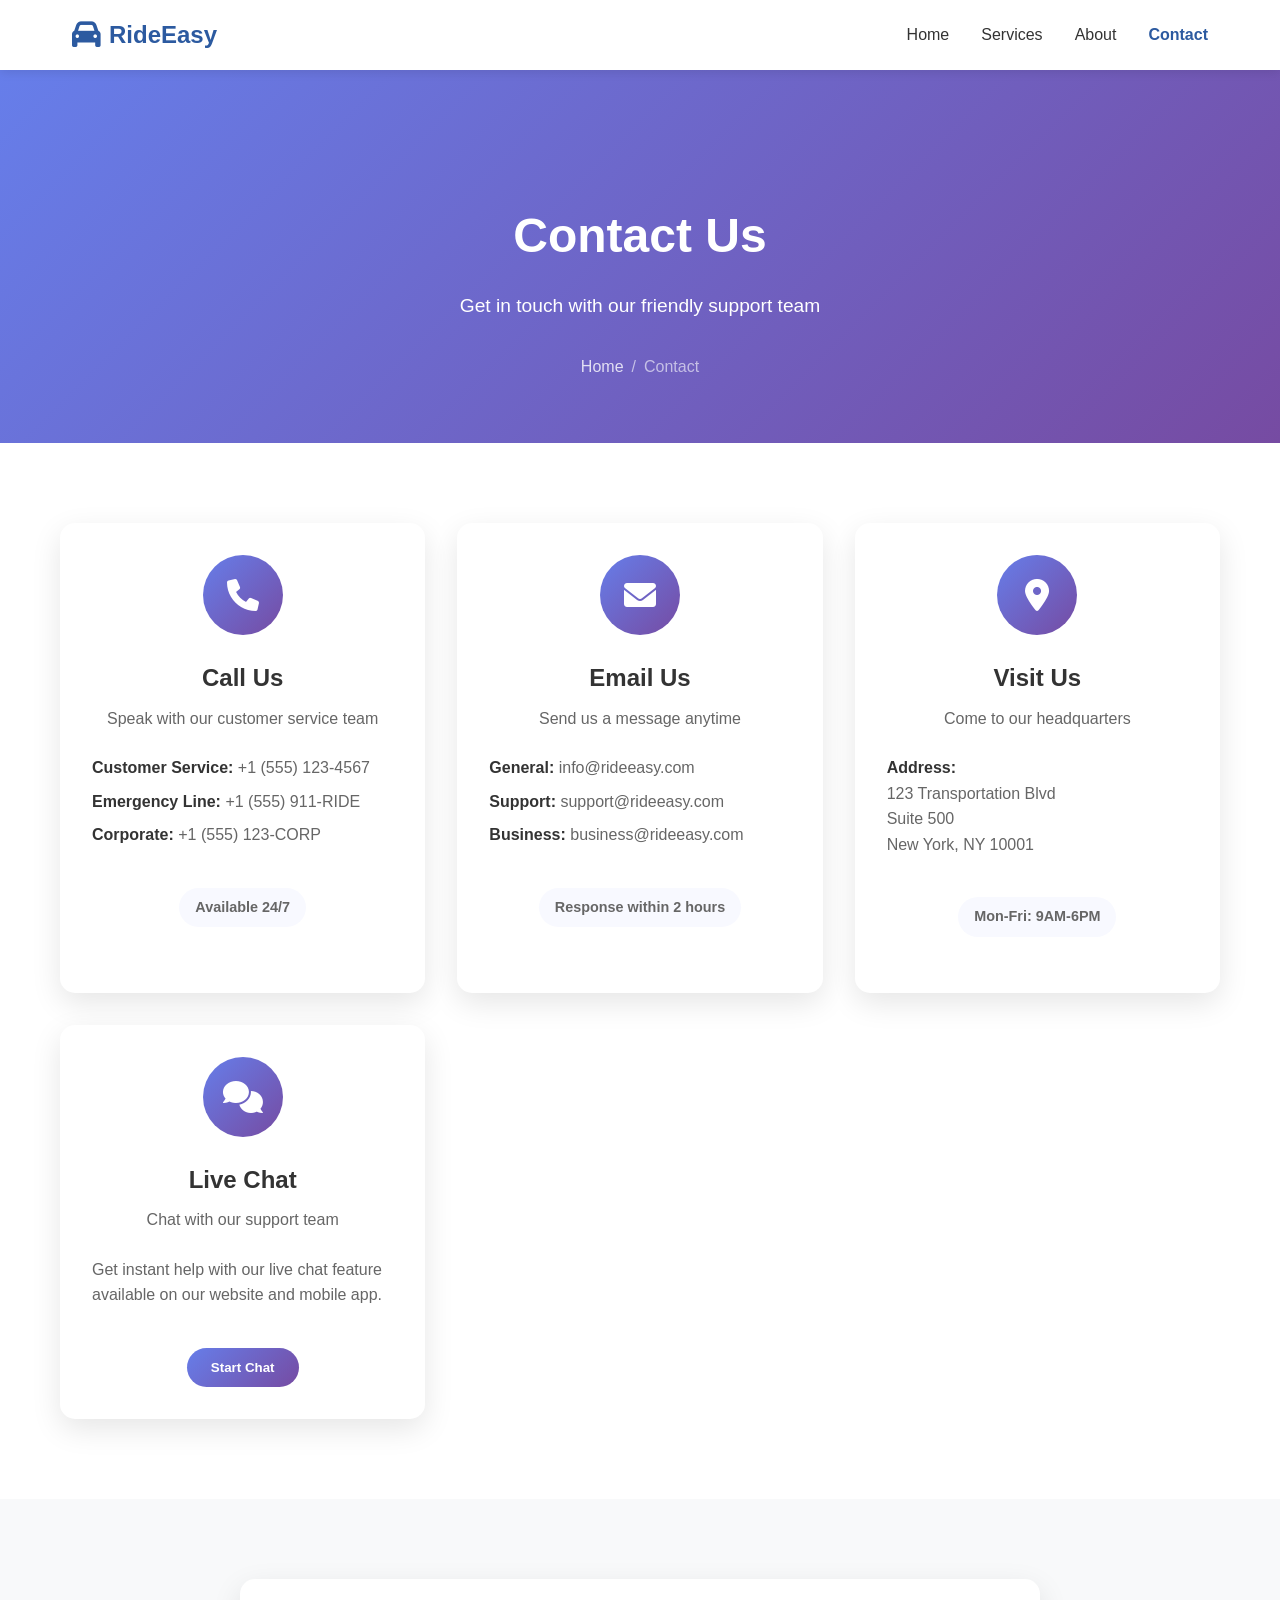
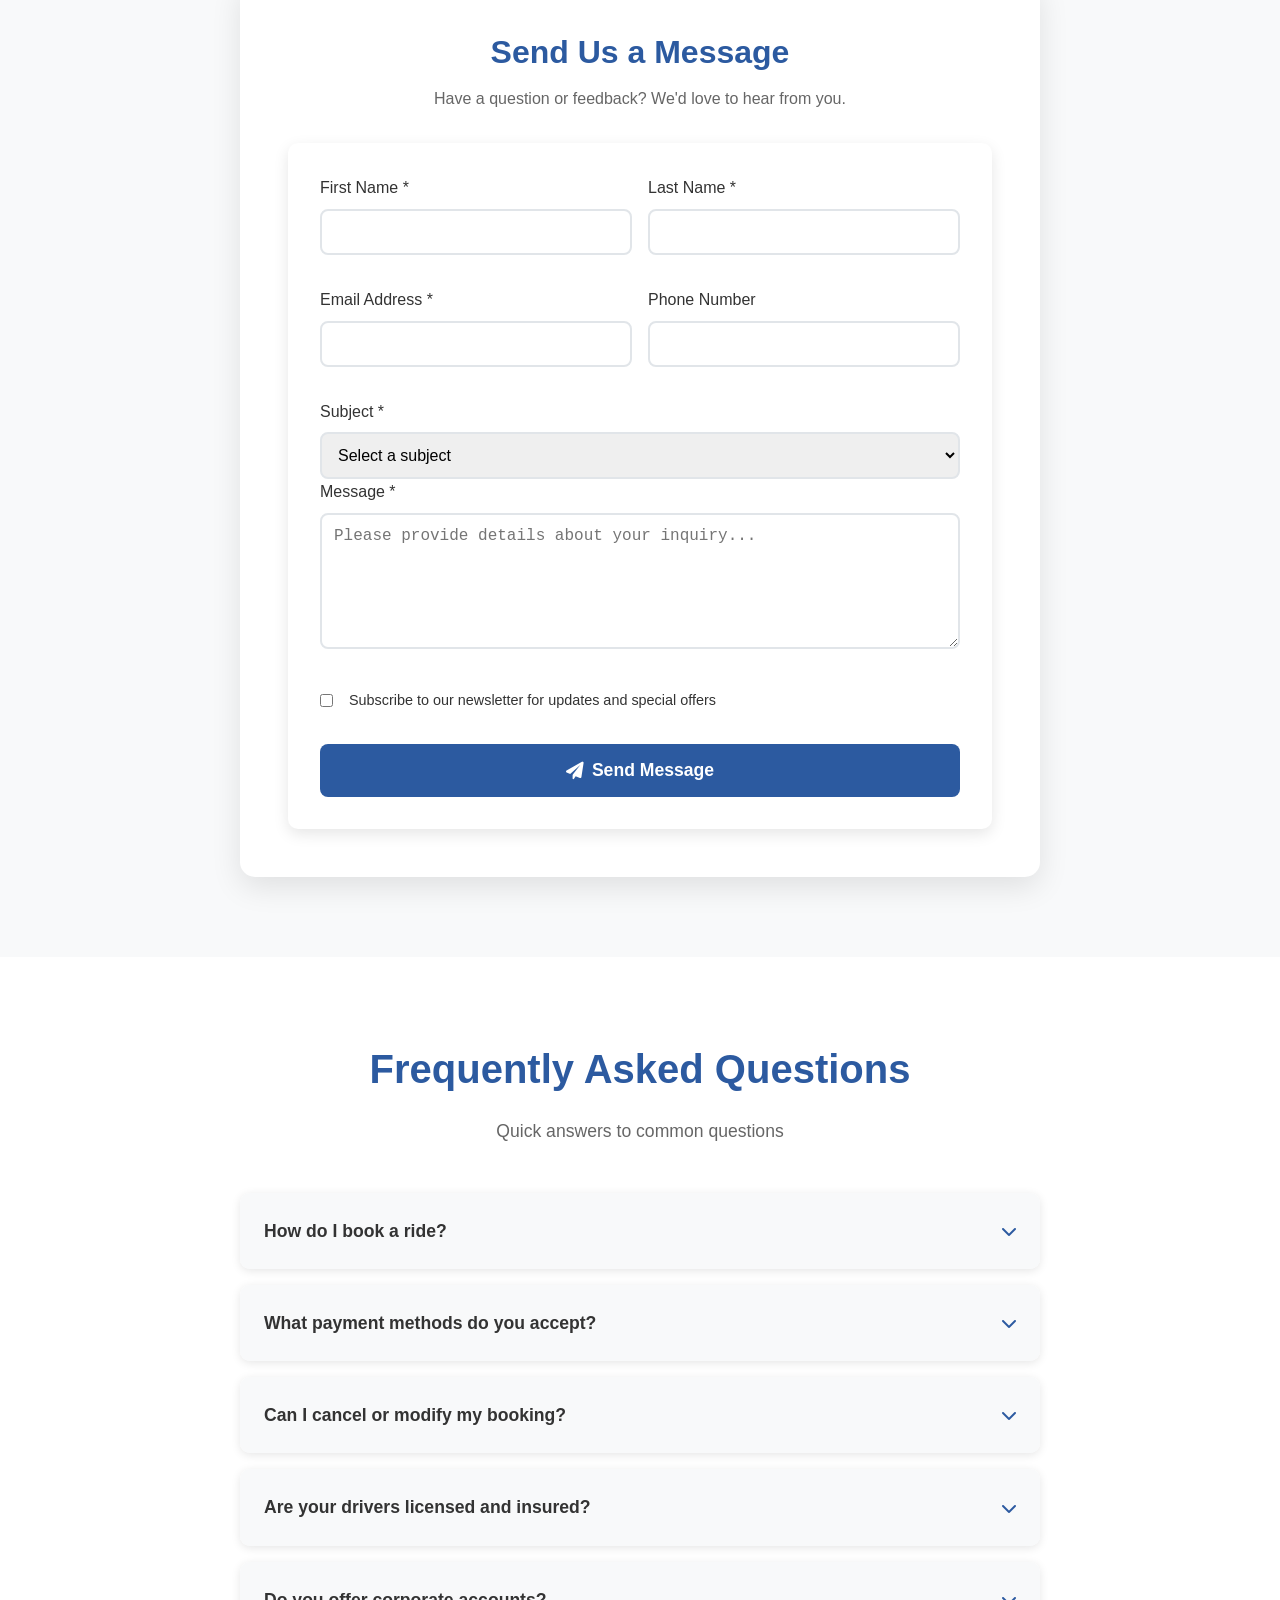
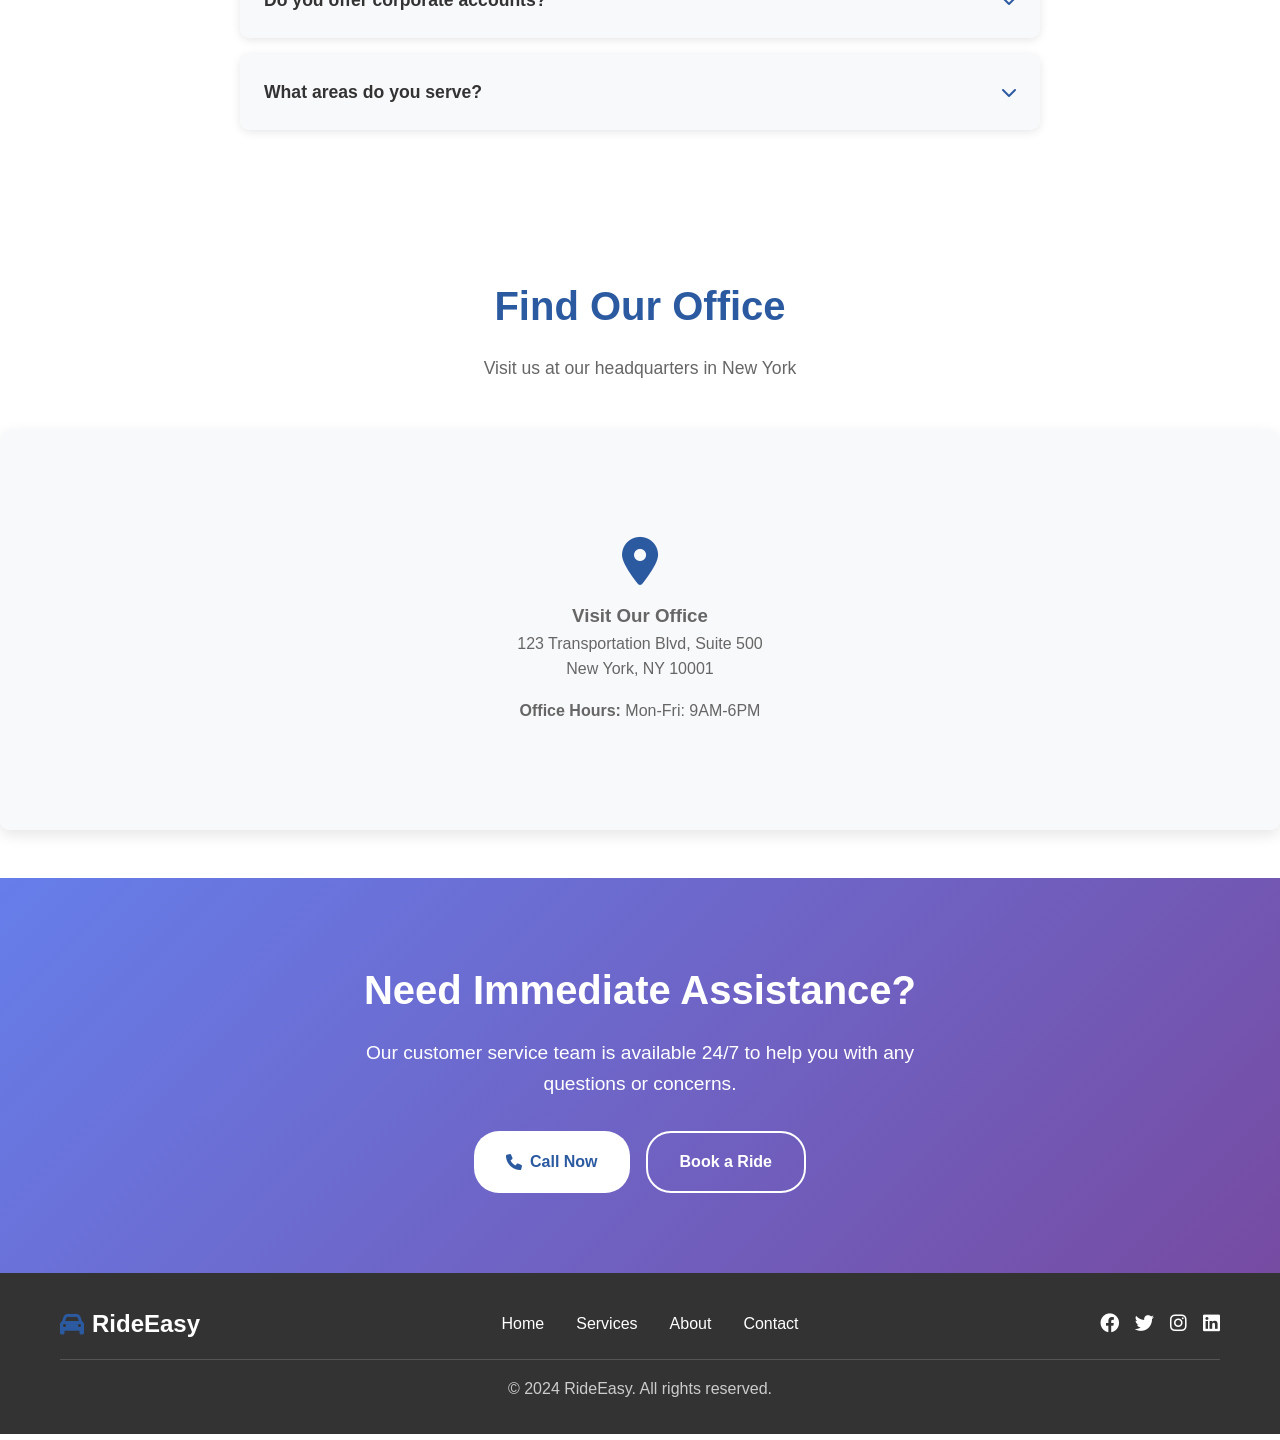
==== contact.html @ f39065f3 "Add files via upload" ====
<!DOCTYPE html>
<html lang="en">
<head>
    <meta charset="UTF-8">
    <meta name="viewport" content="width=device-width, initial-scale=1.0">
    <title>Contact Us - RideEasy</title>
    <link rel="stylesheet" href="styles.css">
    <link href="https://cdnjs.cloudflare.com/ajax/libs/font-awesome/6.0.0/css/all.min.css" rel="stylesheet">
</head>
<body>
    <!-- Header -->
    <header class="header">
        <nav class="navbar">
            <div class="nav-brand">
                <i class="fas fa-car"></i>
                <span>RideEasy</span>
            </div>
            <div class="nav-menu">
                <a href="index.html">Home</a>
                <a href="services.html">Services</a>
                <a href="about.html">About</a>
                <a href="contact.html" class="active">Contact</a>
            </div>
            <div class="nav-toggle">
                <span></span>
                <span></span>
                <span></span>
            </div>
        </nav>
    </header>

    <!-- Page Header -->
    <section class="page-header">
        <div class="container">
            <h1>Contact Us</h1>
            <p>Get in touch with our friendly support team</p>
            <nav class="breadcrumb">
                <a href="index.html">Home</a>
                <span>/</span>
                <span>Contact</span>
            </nav>
        </div>
    </section>

    <!-- Contact Info -->
    <section class="contact-info-section">
        <div class="container">
            <div class="contact-info-grid">
                <div class="contact-card">
                    <div class="contact-icon">
                        <i class="fas fa-phone"></i>
                    </div>
                    <h3>Call Us</h3>
                    <p>Speak with our customer service team</p>
                    <div class="contact-details">
                        <p><strong>Customer Service:</strong> +1 (555) 123-4567</p>
                        <p><strong>Emergency Line:</strong> +1 (555) 911-RIDE</p>
                        <p><strong>Corporate:</strong> +1 (555) 123-CORP</p>
                    </div>
                    <p class="availability">Available 24/7</p>
                </div>

                <div class="contact-card">
                    <div class="contact-icon">
                        <i class="fas fa-envelope"></i>
                    </div>
                    <h3>Email Us</h3>
                    <p>Send us a message anytime</p>
                    <div class="contact-details">
                        <p><strong>General:</strong> info@rideeasy.com</p>
                        <p><strong>Support:</strong> support@rideeasy.com</p>
                        <p><strong>Business:</strong> business@rideeasy.com</p>
                    </div>
                    <p class="availability">Response within 2 hours</p>
                </div>

                <div class="contact-card">
                    <div class="contact-icon">
                        <i class="fas fa-map-marker-alt"></i>
                    </div>
                    <h3>Visit Us</h3>
                    <p>Come to our headquarters</p>
                    <div class="contact-details">
                        <p><strong>Address:</strong><br>
                        123 Transportation Blvd<br>
                        Suite 500<br>
                        New York, NY 10001</p>
                    </div>
                    <p class="availability">Mon-Fri: 9AM-6PM</p>
                </div>

                <div class="contact-card">
                    <div class="contact-icon">
                        <i class="fas fa-comments"></i>
                    </div>
                    <h3>Live Chat</h3>
                    <p>Chat with our support team</p>
                    <div class="contact-details">
                        <p>Get instant help with our live chat feature available on our website and mobile app.</p>
                    </div>
                    <button class="chat-btn">Start Chat</button>
                </div>
            </div>
        </div>
    </section>

    <!-- Contact Form -->
    <section class="contact-form-section">
        <div class="container">
            <div class="contact-form-container">
                <div class="form-header">
                    <h2>Send Us a Message</h2>
                    <p>Have a question or feedback? We'd love to hear from you.</p>
                </div>

                <form id="contactForm" class="contact-form">
                    <div class="form-row">
                        <div class="form-group">
                            <label for="firstName">First Name *</label>
                            <input type="text" id="firstName" name="firstName" required>
                        </div>
                        <div class="form-group">
                            <label for="lastName">Last Name *</label>
                            <input type="text" id="lastName" name="lastName" required>
                        </div>
                    </div>

                    <div class="form-row">
                        <div class="form-group">
                            <label for="email">Email Address *</label>
                            <input type="email" id="email" name="email" required>
                        </div>
                        <div class="form-group">
                            <label for="phone">Phone Number</label>
                            <input type="tel" id="phone" name="phone">
                        </div>
                    </div>

                    <div class="form-group">
                        <label for="subject">Subject *</label>
                        <select id="subject" name="subject" required>
                            <option value="">Select a subject</option>
                            <option value="general">General Inquiry</option>
                            <option value="booking">Booking Support</option>
                            <option value="complaint">Complaint</option>
                            <option value="compliment">Compliment</option>
                            <option value="partnership">Partnership</option>
                            <option value="driver">Driver Application</option>
                            <option value="other">Other</option>
                        </select>
                    </div>

                    <div class="form-group">
                        <label for="message">Message *</label>
                        <textarea id="message" name="message" rows="6" placeholder="Please provide details about your inquiry..." required></textarea>
                    </div>

                    <div class="form-group checkbox-group">
                        <label class="checkbox-label">
                            <input type="checkbox" id="newsletter" name="newsletter">
                            <span class="checkmark"></span>
                            Subscribe to our newsletter for updates and special offers
                        </label>
                    </div>

                    <button type="submit" class="submit-btn">
                        <i class="fas fa-paper-plane"></i>
                        Send Message
                    </button>
                </form>
            </div>
        </div>
    </section>

    <!-- FAQ Section -->
    <section class="faq-section">
        <div class="container">
            <div class="section-header">
                <h2>Frequently Asked Questions</h2>
                <p>Quick answers to common questions</p>
            </div>

            <div class="faq-container">
                <div class="faq-item">
                    <div class="faq-question">
                        <h3>How do I book a ride?</h3>
                        <i class="fas fa-chevron-down"></i>
                    </div>
                    <div class="faq-answer">
                        <p>You can book a ride through our website, mobile app, or by calling our customer service line. Simply enter your pickup and drop-off locations, select your preferred vehicle type, and confirm your booking.</p>
                    </div>
                </div>

                <div class="faq-item">
                    <div class="faq-question">
                        <h3>What payment methods do you accept?</h3>
                        <i class="fas fa-chevron-down"></i>
                    </div>
                    <div class="faq-answer">
                        <p>We accept cash, all major credit cards (Visa, MasterCard, American Express), debit cards, and popular digital wallets like Apple Pay and Google Pay.</p>
                    </div>
                </div>

                <div class="faq-item">
                    <div class="faq-question">
                        <h3>Can I cancel or modify my booking?</h3>
                        <i class="fas fa-chevron-down"></i>
                    </div>
                    <div class="faq-answer">
                        <p>Yes, you can cancel or modify your booking up to 5 minutes before the scheduled pickup time without any charges. Cancellations made after this time may incur a small fee.</p>
                    </div>
                </div>

                <div class="faq-item">
                    <div class="faq-question">
                        <h3>Are your drivers licensed and insured?</h3>
                        <i class="fas fa-chevron-down"></i>
                    </div>
                    <div class="faq-answer">
                        <p>All our drivers are professionally licensed, background-checked, and fully insured. We maintain strict safety standards and provide regular training to ensure your safety and comfort.</p>
                    </div>
                </div>

                <div class="faq-item">
                    <div class="faq-question">
                        <h3>Do you offer corporate accounts?</h3>
                        <i class="fas fa-chevron-down"></i>
                    </div>
                    <div class="faq-answer">
                        <p>Yes, we offer corporate accounts with special rates, centralized billing, and dedicated account management. Contact our business team at business@rideeasy.com for more information.</p>
                    </div>
                </div>

                <div class="faq-item">
                    <div class="faq-question">
                        <h3>What areas do you serve?</h3>
                        <i class="fas fa-chevron-down"></i>
                    </div>
                    <div class="faq-answer">
                        <p>We currently serve over 50 cities across the United States. You can check if we operate in your area by entering your location on our booking form or contacting customer service.</p>
                    </div>
                </div>
            </div>
        </div>
    </section>

    <!-- Map Section -->
    <section class="map-section">
        <div class="container">
            <div class="section-header">
                <h2>Find Our Office</h2>
                <p>Visit us at our headquarters in New York</p>
            </div>
        </div>
        <div class="map-container-contact">
            <div id="contactMap"></div>
        </div>
    </section>

    <!-- CTA Section -->
    <section class="cta-section">
        <div class="container">
            <div class="cta-content">
                <h2>Need Immediate Assistance?</h2>
                <p>Our customer service team is available 24/7 to help you with any questions or concerns.</p>
                <div class="cta-buttons">
                    <a href="tel:+15551234567" class="btn-primary">
                        <i class="fas fa-phone"></i>
                        Call Now
                    </a>
                    <a href="index.html" class="btn-secondary">Book a Ride</a>
                </div>
            </div>
        </div>
    </section>

    <!-- Footer -->
    <footer class="footer">
        <div class="container">
            <div class="footer-content">
                <div class="footer-brand">
                    <i class="fas fa-car"></i>
                    <span>RideEasy</span>
                </div>
                <div class="footer-links">
                    <a href="index.html">Home</a>
                    <a href="services.html">Services</a>
                    <a href="about.html">About</a>
                    <a href="contact.html">Contact</a>
                </div>
                <div class="social-links">
                    <a href="#"><i class="fab fa-facebook"></i></a>
                    <a href="#"><i class="fab fa-twitter"></i></a>
                    <a href="#"><i class="fab fa-instagram"></i></a>
                    <a href="#"><i class="fab fa-linkedin"></i></a>
                </div>
            </div>
            <div class="footer-bottom">
                <p>&copy; 2024 RideEasy. All rights reserved.</p>
            </div>
        </div>
    </footer>

    <script src="navigation.js"></script>
    <script src="contact.js"></script>
</body>
</html>
---- styles.css ----
* {
  margin: 0;
  padding: 0;
  box-sizing: border-box;
}

body {
  font-family: "Segoe UI", Tahoma, Geneva, Verdana, sans-serif;
  line-height: 1.6;
  color: #333;
}

.container {
  max-width: 1200px;
  margin: 0 auto;
  padding: 0 20px;
}

/* Header */
.header {
  background: #fff;
  box-shadow: 0 2px 10px rgba(0, 0, 0, 0.1);
  position: fixed;
  width: 100%;
  top: 0;
  z-index: 1000;
}

.navbar {
  display: flex;
  justify-content: space-between;
  align-items: center;
  padding: 1rem 2rem;
  max-width: 1200px;
  margin: 0 auto;
}

.nav-brand {
  display: flex;
  align-items: center;
  font-size: 1.5rem;
  font-weight: bold;
  color: #2c5aa0;
}

.nav-brand i {
  margin-right: 0.5rem;
  font-size: 1.8rem;
}

.nav-menu {
  display: flex;
  gap: 2rem;
}

.nav-menu a {
  text-decoration: none;
  color: #333;
  font-weight: 500;
  transition: color 0.3s;
}

.nav-menu a:hover {
  color: #2c5aa0;
}

.nav-toggle {
  display: none;
  flex-direction: column;
  cursor: pointer;
}

.nav-toggle span {
  width: 25px;
  height: 3px;
  background: #333;
  margin: 3px 0;
  transition: 0.3s;
}

/* Hero Section */
.hero {
  background: linear-gradient(135deg, #667eea 0%, #764ba2 100%);
  min-height: 100vh;
  display: flex;
  flex-direction: column;
  justify-content: center;
  align-items: center;
  text-align: center;
  color: white;
  padding-top: 80px;
}

.hero-content h1 {
  font-size: 3rem;
  margin-bottom: 1rem;
  animation: fadeInUp 1s ease;
}

.hero-content p {
  font-size: 1.2rem;
  margin-bottom: 2rem;
  animation: fadeInUp 1s ease 0.2s both;
}

.booking-container {
  width: 100%;
  max-width: 700px;
  animation: fadeInUp 1s ease 0.4s both;
}

.booking-form {
  background: white;
  padding: 2rem;
  border-radius: 15px;
  box-shadow: 0 20px 40px rgba(0, 0, 0, 0.1);
  color: #333;
}

.booking-form h2 {
  text-align: center;
  margin-bottom: 1.5rem;
  color: #2c5aa0;
}

.form-row {
  display: grid;
  grid-template-columns: 1fr 1fr;
  gap: 1rem;
  margin-bottom: 1rem;
}

.form-group {
  display: flex;
  flex-direction: column;
  position: relative;
}

.form-group label {
  display: flex;
  align-items: center;
  margin-bottom: 0.5rem;
  font-weight: 500;
  color: #555;
}

.form-group label i {
  margin-right: 0.5rem;
  width: 16px;
}

.pickup-icon {
  color: #28a745;
}

.dropoff-icon {
  color: #dc3545;
}

.form-group input {
  padding: 0.75rem;
  border: 2px solid #e1e5e9;
  border-radius: 8px;
  font-size: 1rem;
  transition: border-color 0.3s;
}

.form-group input:focus {
  outline: none;
  border-color: #2c5aa0;
}

/* Location Suggestions */
.location-suggestions {
  position: absolute;
  top: 100%;
  left: 0;
  right: 0;
  background: white;
  border: 1px solid #e1e5e9;
  border-top: none;
  border-radius: 0 0 8px 8px;
  max-height: 200px;
  overflow-y: auto;
  z-index: 1000;
  display: none;
}

.location-suggestions.show {
  display: block;
}

.suggestion-item {
  padding: 0.75rem;
  cursor: pointer;
  border-bottom: 1px solid #f0f0f0;
  transition: background-color 0.2s;
}

.suggestion-item:hover {
  background-color: #f8f9ff;
}

.suggestion-item:last-child {
  border-bottom: none;
}

.suggestion-main {
  font-weight: 500;
  color: #333;
}

.suggestion-secondary {
  font-size: 0.9rem;
  color: #666;
  margin-top: 0.2rem;
}

/* Map Container */
.map-container {
  margin: 1.5rem 0;
  border-radius: 10px;
  overflow: hidden;
  position: relative;
  height: 300px;
  border: 2px solid #e1e5e9;
}

#map {
  width: 100%;
  height: 100%;
}

.map-controls {
  position: absolute;
  top: 10px;
  right: 10px;
  display: flex;
  gap: 0.5rem;
  z-index: 100;
}

.map-btn {
  background: white;
  border: none;
  padding: 0.5rem 1rem;
  border-radius: 6px;
  box-shadow: 0 2px 6px rgba(0, 0, 0, 0.2);
  cursor: pointer;
  font-size: 0.9rem;
  display: flex;
  align-items: center;
  gap: 0.5rem;
  transition: all 0.3s;
}

.map-btn:hover {
  background: #f8f9ff;
  transform: translateY(-1px);
}

.map-btn i {
  font-size: 0.8rem;
}

.car-selection {
  margin: 1.5rem 0;
}

.car-selection h3 {
  margin-bottom: 1rem;
  color: #2c5aa0;
}

.car-options {
  display: grid;
  grid-template-columns: repeat(3, 1fr);
  gap: 1rem;
}

.car-option {
  padding: 1rem;
  border: 2px solid #e1e5e9;
  border-radius: 8px;
  text-align: center;
  cursor: pointer;
  transition: all 0.3s;
}

.car-option:hover {
  border-color: #2c5aa0;
  transform: translateY(-2px);
}

.car-option.selected {
  border-color: #2c5aa0;
  background: #f8f9ff;
}

.car-option i {
  font-size: 2rem;
  color: #2c5aa0;
  margin-bottom: 0.5rem;
}

.car-info h4 {
  margin-bottom: 0.25rem;
}

.car-info p {
  color: #666;
  font-size: 0.9rem;
}

.price-estimate {
  background: #f8f9ff;
  padding: 1rem;
  border-radius: 8px;
  margin: 1rem 0;
}

.estimate-info {
  display: flex;
  flex-direction: column;
  gap: 0.5rem;
}

.estimate-row {
  display: flex;
  justify-content: space-between;
  font-weight: 500;
}

.estimate-row:last-child {
  border-top: 1px solid #e1e5e9;
  padding-top: 0.5rem;
  color: #2c5aa0;
  font-size: 1.1rem;
}

.estimate-row span {
  color: #2c5aa0;
}

.book-btn {
  width: 100%;
  padding: 1rem;
  background: linear-gradient(135deg, #667eea 0%, #764ba2 100%);
  color: white;
  border: none;
  border-radius: 8px;
  font-size: 1.1rem;
  font-weight: 600;
  cursor: pointer;
  transition: transform 0.3s;
  display: flex;
  align-items: center;
  justify-content: center;
  gap: 0.5rem;
}

.book-btn:hover {
  transform: translateY(-2px);
}

.book-btn:disabled {
  opacity: 0.7;
  cursor: not-allowed;
  transform: none;
}

/* Services Section */
.services {
  padding: 5rem 0;
  background: #f8f9fa;
}

.services h2 {
  text-align: center;
  margin-bottom: 3rem;
  font-size: 2.5rem;
  color: #2c5aa0;
}

.services-grid {
  display: grid;
  grid-template-columns: repeat(auto-fit, minmax(250px, 1fr));
  gap: 2rem;
}

.service-card {
  background: white;
  padding: 2rem;
  border-radius: 10px;
  text-align: center;
  box-shadow: 0 5px 15px rgba(0, 0, 0, 0.1);
  transition: transform 0.3s;
}

.service-card:hover {
  transform: translateY(-5px);
}

.service-card i {
  font-size: 3rem;
  color: #2c5aa0;
  margin-bottom: 1rem;
}

.service-card h3 {
  margin-bottom: 1rem;
  color: #333;
}

.service-card p {
  color: #666;
}

/* About Section */
.about {
  padding: 5rem 0;
}

.about-content {
  display: grid;
  grid-template-columns: 1fr 1fr;
  gap: 3rem;
  align-items: center;
}

.about-text h2 {
  font-size: 2.5rem;
  margin-bottom: 1rem;
  color: #2c5aa0;
}

.about-text p {
  font-size: 1.1rem;
  color: #666;
  margin-bottom: 2rem;
}

.stats {
  display: flex;
  gap: 2rem;
}

.stat {
  text-align: center;
}

.stat h3 {
  font-size: 2rem;
  color: #2c5aa0;
  margin-bottom: 0.5rem;
}

.stat p {
  color: #666;
}

.about-image img {
  width: 100%;
  border-radius: 10px;
}

/* Contact Section */
.contact {
  padding: 5rem 0;
  background: #f8f9fa;
}

.contact h2 {
  text-align: center;
  margin-bottom: 3rem;
  font-size: 2.5rem;
  color: #2c5aa0;
}

.contact-content {
  display: grid;
  grid-template-columns: 1fr 1fr;
  gap: 3rem;
}

.contact-info {
  display: flex;
  flex-direction: column;
  gap: 2rem;
}

.contact-item {
  display: flex;
  align-items: center;
  gap: 1rem;
}

.contact-item i {
  font-size: 1.5rem;
  color: #2c5aa0;
  width: 30px;
}

.contact-item h4 {
  margin-bottom: 0.25rem;
  color: #333;
}

.contact-item p {
  color: #666;
}

.contact-form {
  background: white;
  padding: 2rem;
  border-radius: 10px;
  box-shadow: 0 5px 15px rgba(0, 0, 0, 0.1);
}

.contact-form input,
.contact-form textarea {
  width: 100%;
  padding: 0.75rem;
  margin-bottom: 1rem;
  border: 2px solid #e1e5e9;
  border-radius: 8px;
  font-size: 1rem;
  transition: border-color 0.3s;
}

.contact-form input:focus,
.contact-form textarea:focus {
  outline: none;
  border-color: #2c5aa0;
}

.contact-form button {
  width: 100%;
  padding: 1rem;
  background: #2c5aa0;
  color: white;
  border: none;
  border-radius: 8px;
  font-size: 1.1rem;
  cursor: pointer;
  transition: background 0.3s;
}

.contact-form button:hover {
  background: #1e3d6f;
}

/* Footer */
.footer {
  background: #333;
  color: white;
  padding: 2rem 0;
}

.footer-content {
  display: flex;
  justify-content: space-between;
  align-items: center;
  margin-bottom: 1rem;
}

.footer-brand {
  display: flex;
  align-items: center;
  font-size: 1.5rem;
  font-weight: bold;
}

.footer-brand i {
  margin-right: 0.5rem;
  color: #2c5aa0;
}

.footer-links {
  display: flex;
  gap: 2rem;
}

.footer-links a {
  color: white;
  text-decoration: none;
  transition: color 0.3s;
}

.footer-links a:hover {
  color: #2c5aa0;
}

.social-links {
  display: flex;
  gap: 1rem;
}

.social-links a {
  color: white;
  font-size: 1.2rem;
  transition: color 0.3s;
}

.social-links a:hover {
  color: #2c5aa0;
}

.footer-bottom {
  text-align: center;
  padding-top: 1rem;
  border-top: 1px solid #555;
  color: #ccc;
}

/* Modal */
.modal {
  display: none;
  position: fixed;
  z-index: 2000;
  left: 0;
  top: 0;
  width: 100%;
  height: 100%;
  background-color: rgba(0, 0, 0, 0.5);
}

.modal-content {
  background-color: white;
  margin: 5% auto;
  padding: 0;
  border-radius: 10px;
  width: 90%;
  max-width: 500px;
  animation: modalSlideIn 0.3s ease;
}

.modal-header {
  background: linear-gradient(135deg, #667eea 0%, #764ba2 100%);
  color: white;
  padding: 1.5rem;
  border-radius: 10px 10px 0 0;
  text-align: center;
  position: relative;
}

.modal-header i {
  font-size: 3rem;
  margin-bottom: 0.5rem;
}

.modal-header h2 {
  margin: 0;
}

.modal-body {
  padding: 2rem;
}

.modal-body ol,
.modal-body ul {
  margin: 1rem 0;
  padding-left: 2rem;
}

.modal-body li {
  margin: 0.5rem 0;
}

.modal-body a {
  color: #2c5aa0;
  text-decoration: none;
}

.modal-body a:hover {
  text-decoration: underline;
}

.booking-details h3 {
  margin-bottom: 1rem;
  color: #2c5aa0;
}

.detail-row {
  display: flex;
  justify-content: space-between;
  margin-bottom: 0.5rem;
  padding: 0.5rem 0;
  border-bottom: 1px solid #eee;
}

.detail-row:last-child {
  border-bottom: none;
  font-weight: bold;
  color: #2c5aa0;
}

.confirmation-message {
  background: #f8f9ff;
  padding: 1rem;
  border-radius: 8px;
  margin-top: 1rem;
  color: #666;
}

.modal-footer {
  padding: 1rem 2rem 2rem;
  display: flex;
  gap: 1rem;
  justify-content: flex-end;
}

.btn-primary,
.btn-secondary {
  padding: 0.75rem 1.5rem;
  border: none;
  border-radius: 8px;
  cursor: pointer;
  font-weight: 500;
  transition: all 0.3s;
}

.btn-primary {
  background: #2c5aa0;
  color: white;
}

.btn-primary:hover {
  background: #1e3d6f;
}

.btn-secondary {
  background: #6c757d;
  color: white;
}

.btn-secondary:hover {
  background: #545b62;
}

.close {
  position: absolute;
  right: 1rem;
  top: 1rem;
  color: white;
  font-size: 2rem;
  font-weight: bold;
  cursor: pointer;
  z-index: 1;
}

.close:hover {
  opacity: 0.7;
}

/* Loading States */
.loading {
  opacity: 0.7;
  pointer-events: none;
}

.spinner {
  display: inline-block;
  width: 20px;
  height: 20px;
  border: 3px solid rgba(255, 255, 255, 0.3);
  border-radius: 50%;
  border-top-color: #fff;
  animation: spin 1s ease-in-out infinite;
}

@keyframes spin {
  to {
    transform: rotate(360deg);
  }
}

/* Animations */
@keyframes fadeInUp {
  from {
    opacity: 0;
    transform: translateY(30px);
  }
  to {
    opacity: 1;
    transform: translateY(0);
  }
}

@keyframes modalSlideIn {
  from {
    opacity: 0;
    transform: translateY(-50px);
  }
  to {
    opacity: 1;
    transform: translateY(0);
  }
}

/* Responsive Design */
@media (max-width: 768px) {
  .nav-menu {
    display: none;
  }

  .nav-toggle {
    display: flex;
  }

  .hero-content h1 {
    font-size: 2rem;
  }

  .form-row {
    grid-template-columns: 1fr;
  }

  .car-options {
    grid-template-columns: 1fr;
  }

  .estimate-info {
    gap: 0.25rem;
  }

  .estimate-row {
    flex-direction: column;
    gap: 0.25rem;
  }

  .about-content {
    grid-template-columns: 1fr;
    text-align: center;
  }

  .contact-content {
    grid-template-columns: 1fr;
  }

  .footer-content {
    flex-direction: column;
    gap: 1rem;
    text-align: center;
  }

  .footer-links {
    order: -1;
  }

  .stats {
    justify-content: center;
  }

  .map-container {
    height: 250px;
  }

  .map-controls {
    flex-direction: column;
  }
}

@media (max-width: 480px) {
  .booking-form {
    padding: 1rem;
  }

  .hero-content h1 {
    font-size: 1.5rem;
  }

  .hero-content p {
    font-size: 1rem;
  }

  .modal-content {
    margin: 10% auto;
    width: 95%;
  }

  .modal-footer {
    flex-direction: column;
  }

  .booking-container {
    max-width: 95%;
  }
}

/* Mobile Navigation */
.nav-menu.active {
  display: flex;
  position: absolute;
  top: 100%;
  left: 0;
  width: 100%;
  background: white;
  flex-direction: column;
  padding: 1rem;
  box-shadow: 0 2px 10px rgba(0, 0, 0, 0.1);
}

.nav-toggle.active span:nth-child(1) {
  transform: rotate(-45deg) translate(-5px, 6px);
}

.nav-toggle.active span:nth-child(2) {
  opacity: 0;
}

.nav-toggle.active span:nth-child(3) {
  transform: rotate(45deg) translate(-5px, -6px);
}

/* Page Header Styles */
.page-header {
  background: linear-gradient(135deg, #667eea 0%, #764ba2 100%);
  color: white;
  padding: 8rem 0 4rem;
  text-align: center;
  margin-top: 70px;
}

.page-header h1 {
  font-size: 3rem;
  margin-bottom: 1rem;
  animation: fadeInUp 1s ease;
}

.page-header p {
  font-size: 1.2rem;
  margin-bottom: 2rem;
  animation: fadeInUp 1s ease 0.2s both;
}

.breadcrumb {
  display: flex;
  justify-content: center;
  align-items: center;
  gap: 0.5rem;
  font-size: 1rem;
  animation: fadeInUp 1s ease 0.4s both;
}

.breadcrumb a {
  color: rgba(255, 255, 255, 0.8);
  text-decoration: none;
  transition: color 0.3s;
}

.breadcrumb a:hover {
  color: white;
}

.breadcrumb span {
  color: rgba(255, 255, 255, 0.6);
}

/* Navigation Active State */
.nav-menu a.active {
  color: #2c5aa0;
  font-weight: 600;
}

/* Quick Features */
.quick-features {
  padding: 3rem 0;
  background: #f8f9fa;
}

.features-grid {
  display: grid;
  grid-template-columns: repeat(auto-fit, minmax(200px, 1fr));
  gap: 2rem;
}

.feature-item {
  text-align: center;
  padding: 1.5rem;
  background: white;
  border-radius: 10px;
  box-shadow: 0 5px 15px rgba(0, 0, 0, 0.1);
  transition: transform 0.3s;
}

.feature-item:hover {
  transform: translateY(-5px);
}

.feature-item i {
  font-size: 2.5rem;
  color: #2c5aa0;
  margin-bottom: 1rem;
}

.feature-item h3 {
  margin-bottom: 0.5rem;
  color: #333;
}

.feature-item p {
  color: #666;
  font-size: 0.9rem;
}

/* Services Page Styles */
.services-overview {
  padding: 5rem 0;
}

.section-header {
  text-align: center;
  margin-bottom: 3rem;
}

.section-header h2 {
  font-size: 2.5rem;
  color: #2c5aa0;
  margin-bottom: 1rem;
}

.section-header p {
  font-size: 1.1rem;
  color: #666;
  max-width: 600px;
  margin: 0 auto;
}

.services-grid {
  display: grid;
  grid-template-columns: repeat(auto-fit, minmax(300px, 1fr));
  gap: 2rem;
  margin-top: 3rem;
}

.service-card {
  background: white;
  padding: 2rem;
  border-radius: 15px;
  box-shadow: 0 10px 30px rgba(0, 0, 0, 0.1);
  text-align: center;
  transition: transform 0.3s, box-shadow 0.3s;
  border: 2px solid transparent;
}

.service-card:hover {
  transform: translateY(-10px);
  box-shadow: 0 20px 40px rgba(0, 0, 0, 0.15);
}

.service-card.featured {
  border-color: #28a745;
  position: relative;
}

.service-card.featured::before {
  content: "Most Popular";
  position: absolute;
  top: -10px;
  left: 50%;
  transform: translateX(-50%);
  background: #28a745;
  color: white;
  padding: 0.5rem 1rem;
  border-radius: 20px;
  font-size: 0.8rem;
  font-weight: 600;
}

.service-card.premium {
  border-color: #ffd700;
}

.service-icon {
  width: 80px;
  height: 80px;
  background: linear-gradient(135deg, #667eea 0%, #764ba2 100%);
  border-radius: 50%;
  display: flex;
  align-items: center;
  justify-content: center;
  margin: 0 auto 1.5rem;
}

.service-icon i {
  font-size: 2rem;
  color: white;
}

.service-card h3 {
  font-size: 1.5rem;
  margin-bottom: 0.5rem;
  color: #333;
}

.service-price {
  font-size: 1.2rem;
  font-weight: 600;
  color: #2c5aa0;
  margin-bottom: 1.5rem;
}

.service-features {
  list-style: none;
  padding: 0;
  margin: 1.5rem 0;
  text-align: left;
}

.service-features li {
  padding: 0.5rem 0;
  display: flex;
  align-items: center;
  gap: 0.5rem;
}

.service-features i {
  color: #28a745;
  font-size: 0.9rem;
}

.service-btn {
  display: inline-block;
  background: linear-gradient(135deg, #667eea 0%, #764ba2 100%);
  color: white;
  padding: 0.75rem 2rem;
  border-radius: 25px;
  text-decoration: none;
  font-weight: 600;
  transition: transform 0.3s;
}

.service-btn:hover {
  transform: translateY(-2px);
}

/* Special Services */
.special-services {
  padding: 5rem 0;
  background: #f8f9fa;
}

.special-services-grid {
  display: grid;
  grid-template-columns: repeat(auto-fit, minmax(400px, 1fr));
  gap: 2rem;
}

.special-service {
  background: white;
  padding: 2rem;
  border-radius: 15px;
  box-shadow: 0 5px 15px rgba(0, 0, 0, 0.1);
  display: flex;
  gap: 1.5rem;
  transition: transform 0.3s;
}

.special-service:hover {
  transform: translateY(-5px);
}

.special-icon {
  width: 60px;
  height: 60px;
  background: linear-gradient(135deg, #667eea 0%, #764ba2 100%);
  border-radius: 50%;
  display: flex;
  align-items: center;
  justify-content: center;
  flex-shrink: 0;
}

.special-icon i {
  font-size: 1.5rem;
  color: white;
}

.special-content h3 {
  margin-bottom: 0.5rem;
  color: #333;
}

.special-content p {
  color: #666;
  margin-bottom: 1rem;
}

.special-content ul {
  list-style: none;
  padding: 0;
}

.special-content li {
  padding: 0.25rem 0;
  color: #666;
  font-size: 0.9rem;
}

.special-content li::before {
  content: "•";
  color: #2c5aa0;
  margin-right: 0.5rem;
}

/* Service Features */
.service-features {
  padding: 5rem 0;
}

.features-grid {
  display: grid;
  grid-template-columns: repeat(auto-fit, minmax(250px, 1fr));
  gap: 2rem;
}

.feature-card {
  text-align: center;
  padding: 2rem;
  background: white;
  border-radius: 10px;
  box-shadow: 0 5px 15px rgba(0, 0, 0, 0.1);
  transition: transform 0.3s;
}

.feature-card:hover {
  transform: translateY(-5px);
}

.feature-card i {
  font-size: 3rem;
  color: #2c5aa0;
  margin-bottom: 1rem;
}

.feature-card h3 {
  margin-bottom: 1rem;
  color: #333;
}

.feature-card p {
  color: #666;
}

/* Pricing Section */
.pricing-section {
  padding: 5rem 0;
  background: #f8f9fa;
}

.pricing-info {
  display: grid;
  grid-template-columns: 1fr 1fr;
  gap: 3rem;
  max-width: 800px;
  margin: 0 auto;
}

.pricing-card {
  background: white;
  padding: 2rem;
  border-radius: 15px;
  box-shadow: 0 10px 30px rgba(0, 0, 0, 0.1);
}

.pricing-card h3 {
  margin-bottom: 1.5rem;
  color: #2c5aa0;
  text-align: center;
}

.pricing-details {
  display: flex;
  flex-direction: column;
  gap: 1rem;
}

.pricing-item {
  display: flex;
  justify-content: space-between;
  padding: 0.75rem 0;
  border-bottom: 1px solid #eee;
}

.pricing-item:last-child {
  border-bottom: none;
  font-weight: 600;
  color: #2c5aa0;
}

.pricing-benefits {
  background: white;
  padding: 2rem;
  border-radius: 15px;
  box-shadow: 0 10px 30px rgba(0, 0, 0, 0.1);
}

.pricing-benefits h3 {
  margin-bottom: 1.5rem;
  color: #2c5aa0;
  text-align: center;
}

.pricing-benefits ul {
  list-style: none;
  padding: 0;
}

.pricing-benefits li {
  padding: 0.5rem 0;
  display: flex;
  align-items: center;
  gap: 0.5rem;
}

.pricing-benefits i {
  color: #28a745;
}

/* About Page Styles */
.about-story {
  padding: 5rem 0;
}

.story-content {
  display: grid;
  grid-template-columns: 1fr 1fr;
  gap: 3rem;
  align-items: center;
}

.story-text h2 {
  font-size: 2.5rem;
  margin-bottom: 1.5rem;
  color: #2c5aa0;
}

.story-text p {
  font-size: 1.1rem;
  color: #666;
  margin-bottom: 1.5rem;
  line-height: 1.8;
}

.story-image img {
  width: 100%;
  border-radius: 10px;
}

/* Mission & Vision */
.mission-vision {
  padding: 5rem 0;
  background: #f8f9fa;
}

.mv-grid {
  display: grid;
  grid-template-columns: repeat(auto-fit, minmax(400px, 1fr));
  gap: 3rem;
}

.mv-card {
  background: white;
  padding: 3rem 2rem;
  border-radius: 15px;
  box-shadow: 0 10px 30px rgba(0, 0, 0, 0.1);
  text-align: center;
  transition: transform 0.3s;
}

.mv-card:hover {
  transform: translateY(-5px);
}

.mv-icon {
  width: 80px;
  height: 80px;
  background: linear-gradient(135deg, #667eea 0%, #764ba2 100%);
  border-radius: 50%;
  display: flex;
  align-items: center;
  justify-content: center;
  margin: 0 auto 1.5rem;
}

.mv-icon i {
  font-size: 2rem;
  color: white;
}

.mv-card h3 {
  font-size: 1.8rem;
  margin-bottom: 1rem;
  color: #333;
}

.mv-card p {
  font-size: 1.1rem;
  color: #666;
  line-height: 1.8;
}

/* Values Section */
.values-section {
  padding: 5rem 0;
}

.values-grid {
  display: grid;
  grid-template-columns: repeat(auto-fit, minmax(300px, 1fr));
  gap: 2rem;
}

.value-card {
  background: white;
  padding: 2rem;
  border-radius: 15px;
  box-shadow: 0 5px 15px rgba(0, 0, 0, 0.1);
  text-align: center;
  transition: transform 0.3s;
}

.value-card:hover {
  transform: translateY(-5px);
}

.value-card i {
  font-size: 3rem;
  color: #2c5aa0;
  margin-bottom: 1rem;
}

.value-card h3 {
  margin-bottom: 1rem;
  color: #333;
}

.value-card p {
  color: #666;
  line-height: 1.6;
}

/* Statistics */
.statistics {
  padding: 5rem 0;
  background: linear-gradient(135deg, #667eea 0%, #764ba2 100%);
  color: white;
}

.stats-grid {
  display: grid;
  grid-template-columns: repeat(auto-fit, minmax(150px, 1fr));
  gap: 2rem;
}

.stat-card {
  text-align: center;
  padding: 1.5rem;
}

.stat-number {
  font-size: 3rem;
  font-weight: bold;
  margin-bottom: 0.5rem;
  color: white;
}

.stat-label {
  font-size: 1rem;
  color: rgba(255, 255, 255, 0.9);
}

/* Team Section */
.team-section {
  padding: 5rem 0;
  background: #f8f9fa;
}

.team-grid {
  display: grid;
  grid-template-columns: repeat(auto-fit, minmax(300px, 1fr));
  gap: 3rem;
}

.team-member {
  background: white;
  border-radius: 15px;
  overflow: hidden;
  box-shadow: 0 10px 30px rgba(0, 0, 0, 0.1);
  transition: transform 0.3s;
}

.team-member:hover {
  transform: translateY(-10px);
}

.member-image {
  width: 100%;
  height: 300px;
  overflow: hidden;
}

.member-image img {
  width: 100%;
  height: 100%;
  object-fit: cover;
}

.member-info {
  padding: 2rem;
  text-align: center;
}

.member-info h3 {
  font-size: 1.5rem;
  margin-bottom: 0.5rem;
  color: #333;
}

.member-role {
  color: #2c5aa0;
  font-weight: 600;
  margin-bottom: 1rem;
}

.member-bio {
  color: #666;
  line-height: 1.6;
  margin-bottom: 1.5rem;
}

.member-social {
  display: flex;
  justify-content: center;
  gap: 1rem;
}

.member-social a {
  width: 40px;
  height: 40px;
  background: #f8f9fa;
  border-radius: 50%;
  display: flex;
  align-items: center;
  justify-content: center;
  color: #2c5aa0;
  transition: all 0.3s;
}

.member-social a:hover {
  background: #2c5aa0;
  color: white;
}

/* Awards Section */
.awards-section {
  padding: 5rem 0;
}

.awards-grid {
  display: grid;
  grid-template-columns: repeat(auto-fit, minmax(250px, 1fr));
  gap: 2rem;
}

.award-card {
  background: white;
  padding: 2rem;
  border-radius: 15px;
  box-shadow: 0 5px 15px rgba(0, 0, 0, 0.1);
  text-align: center;
  transition: transform 0.3s;
}

.award-card:hover {
  transform: translateY(-5px);
}

.award-card i {
  font-size: 3rem;
  color: #ffd700;
  margin-bottom: 1rem;
}

.award-card h3 {
  margin-bottom: 0.5rem;
  color: #333;
}

.award-card p {
  color: #666;
  font-style: italic;
}

/* Contact Page Styles */
.contact-info-section {
  padding: 5rem 0;
}

.contact-info-grid {
  display: grid;
  grid-template-columns: repeat(auto-fit, minmax(280px, 1fr));
  gap: 2rem;
}

.contact-card {
  background: white;
  padding: 2rem;
  border-radius: 15px;
  box-shadow: 0 10px 30px rgba(0, 0, 0, 0.1);
  text-align: center;
  transition: transform 0.3s;
}

.contact-card:hover {
  transform: translateY(-5px);
}

.contact-icon {
  width: 80px;
  height: 80px;
  background: linear-gradient(135deg, #667eea 0%, #764ba2 100%);
  border-radius: 50%;
  display: flex;
  align-items: center;
  justify-content: center;
  margin: 0 auto 1.5rem;
}

.contact-icon i {
  font-size: 2rem;
  color: white;
}

.contact-card h3 {
  font-size: 1.5rem;
  margin-bottom: 0.5rem;
  color: #333;
}

.contact-card > p {
  color: #666;
  margin-bottom: 1.5rem;
}

.contact-details {
  margin: 1.5rem 0;
  text-align: left;
}

.contact-details p {
  margin-bottom: 0.5rem;
  color: #666;
}

.contact-details strong {
  color: #333;
}

.availability {
  background: #f8f9ff;
  color: #2c5aa0;
  padding: 0.5rem 1rem;
  border-radius: 20px;
  font-size: 0.9rem;
  font-weight: 600;
  display: inline-block;
  margin-top: 1rem;
}

.chat-btn {
  background: linear-gradient(135deg, #667eea 0%, #764ba2 100%);
  color: white;
  border: none;
  padding: 0.75rem 1.5rem;
  border-radius: 25px;
  font-weight: 600;
  cursor: pointer;
  transition: transform 0.3s;
  margin-top: 1rem;
}

.chat-btn:hover {
  transform: translateY(-2px);
}

/* Contact Form Section */
.contact-form-section {
  padding: 5rem 0;
  background: #f8f9fa;
}

.contact-form-container {
  max-width: 800px;
  margin: 0 auto;
  background: white;
  padding: 3rem;
  border-radius: 15px;
  box-shadow: 0 10px 30px rgba(0, 0, 0, 0.1);
}

.form-header {
  text-align: center;
  margin-bottom: 2rem;
}

.form-header h2 {
  font-size: 2rem;
  color: #2c5aa0;
  margin-bottom: 0.5rem;
}

.form-header p {
  color: #666;
}

.contact-form .form-row {
  display: grid;
  grid-template-columns: 1fr 1fr;
  gap: 1rem;
  margin-bottom: 1rem;
}

.contact-form .form-group {
  display: flex;
  flex-direction: column;
}

.contact-form label {
  margin-bottom: 0.5rem;
  font-weight: 500;
  color: #333;
}

.contact-form input,
.contact-form select,
.contact-form textarea {
  padding: 0.75rem;
  border: 2px solid #e1e5e9;
  border-radius: 8px;
  font-size: 1rem;
  transition: border-color 0.3s;
}

.contact-form input:focus,
.contact-form select:focus,
.contact-form textarea:focus {
  outline: none;
  border-color: #2c5aa0;
}

.checkbox-group {
  margin: 1.5rem 0;
}

.checkbox-label {
  display: flex;
  align-items: flex-start;
  gap: 0.5rem;
  cursor: pointer;
  font-size: 0.9rem;
  color: #666;
}

.checkbox-label input[type="checkbox"] {
  margin: 0;
  width: auto;
}

.submit-btn {
  width: 100%;
  background: linear-gradient(135deg, #667eea 0%, #764ba2 100%);
  color: white;
  border: none;
  padding: 1rem;
  border-radius: 8px;
  font-size: 1.1rem;
  font-weight: 600;
  cursor: pointer;
  transition: transform 0.3s;
  display: flex;
  align-items: center;
  justify-content: center;
  gap: 0.5rem;
}

.submit-btn:hover {
  transform: translateY(-2px);
}

/* FAQ Section */
.faq-section {
  padding: 5rem 0;
}

.faq-container {
  max-width: 800px;
  margin: 0 auto;
}

.faq-item {
  background: white;
  margin-bottom: 1rem;
  border-radius: 10px;
  box-shadow: 0 2px 10px rgba(0, 0, 0, 0.1);
  overflow: hidden;
}

.faq-question {
  padding: 1.5rem;
  background: #f8f9fa;
  cursor: pointer;
  display: flex;
  justify-content: space-between;
  align-items: center;
  transition: background-color 0.3s;
}

.faq-question:hover {
  background: #e9ecef;
}

.faq-question h3 {
  margin: 0;
  color: #333;
  font-size: 1.1rem;
}

.faq-question i {
  color: #2c5aa0;
  transition: transform 0.3s;
}

.faq-item.active .faq-question i {
  transform: rotate(180deg);
}

.faq-answer {
  padding: 0 1.5rem;
  max-height: 0;
  overflow: hidden;
  transition: all 0.3s ease;
}

.faq-item.active .faq-answer {
  padding: 1.5rem;
  max-height: 200px;
}

.faq-answer p {
  margin: 0;
  color: #666;
  line-height: 1.6;
}

/* Map Section */
.map-section {
  padding: 3rem 0;
}

.map-container-contact {
  height: 400px;
  border-radius: 10px;
  overflow: hidden;
  box-shadow: 0 5px 15px rgba(0, 0, 0, 0.1);
}

#contactMap {
  width: 100%;
  height: 100%;
}

/* CTA Section */
.cta-section {
  padding: 5rem 0;
  background: linear-gradient(135deg, #667eea 0%, #764ba2 100%);
  color: white;
  text-align: center;
}

.cta-content h2 {
  font-size: 2.5rem;
  margin-bottom: 1rem;
}

.cta-content p {
  font-size: 1.2rem;
  margin-bottom: 2rem;
  max-width: 600px;
  margin-left: auto;
  margin-right: auto;
}

.cta-buttons {
  display: flex;
  gap: 1rem;
  justify-content: center;
  flex-wrap: wrap;
}

.btn-primary,
.btn-secondary {
  padding: 1rem 2rem;
  border-radius: 25px;
  text-decoration: none;
  font-weight: 600;
  transition: transform 0.3s;
  display: inline-flex;
  align-items: center;
  gap: 0.5rem;
}

.btn-primary {
  background: white;
  color: #2c5aa0;
}

.btn-primary:hover {
  transform: translateY(-2px);
}

.btn-secondary {
  background: transparent;
  color: white;
  border: 2px solid white;
}

.btn-secondary:hover {
  background: white;
  color: #2c5aa0;
  transform: translateY(-2px);
}

/* Responsive Design Updates */
@media (max-width: 768px) {
  .page-header h1 {
    font-size: 2rem;
  }

  .story-content {
    grid-template-columns: 1fr;
    text-align: center;
  }

  .mv-grid {
    grid-template-columns: 1fr;
  }

  .special-services-grid {
    grid-template-columns: 1fr;
  }

  .special-service {
    flex-direction: column;
    text-align: center;
  }

  .pricing-info {
    grid-template-columns: 1fr;
  }

  .contact-form .form-row {
    grid-template-columns: 1fr;
  }

  .cta-buttons {
    flex-direction: column;
    align-items: center;
  }

  .stats-grid {
    grid-template-columns: repeat(2, 1fr);
  }
}

@media (max-width: 480px) {
  .page-header {
    padding: 6rem 0 3rem;
  }

  .page-header h1 {
    font-size: 1.5rem;
  }

  .contact-form-container {
    padding: 2rem 1rem;
  }

  .stats-grid {
    grid-template-columns: 1fr;
  }

  .stat-number {
    font-size: 2rem;
  }
}
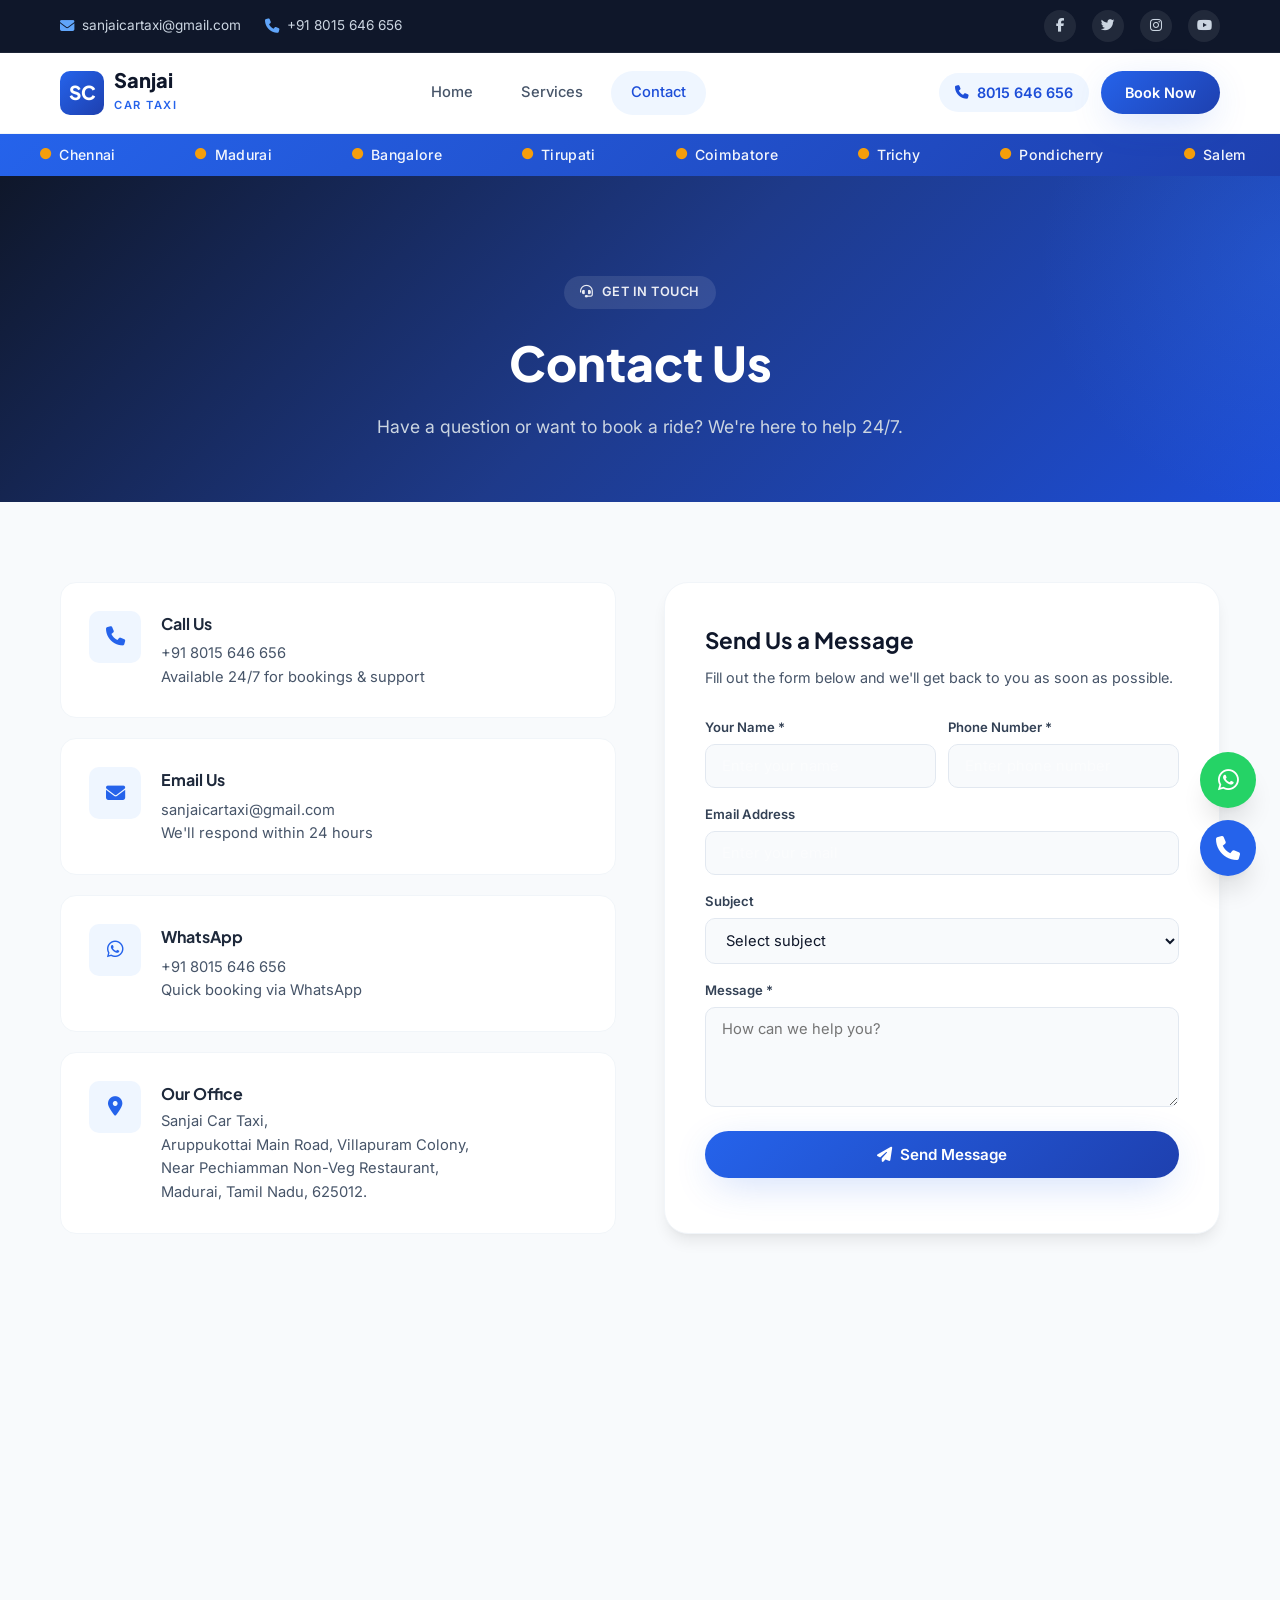
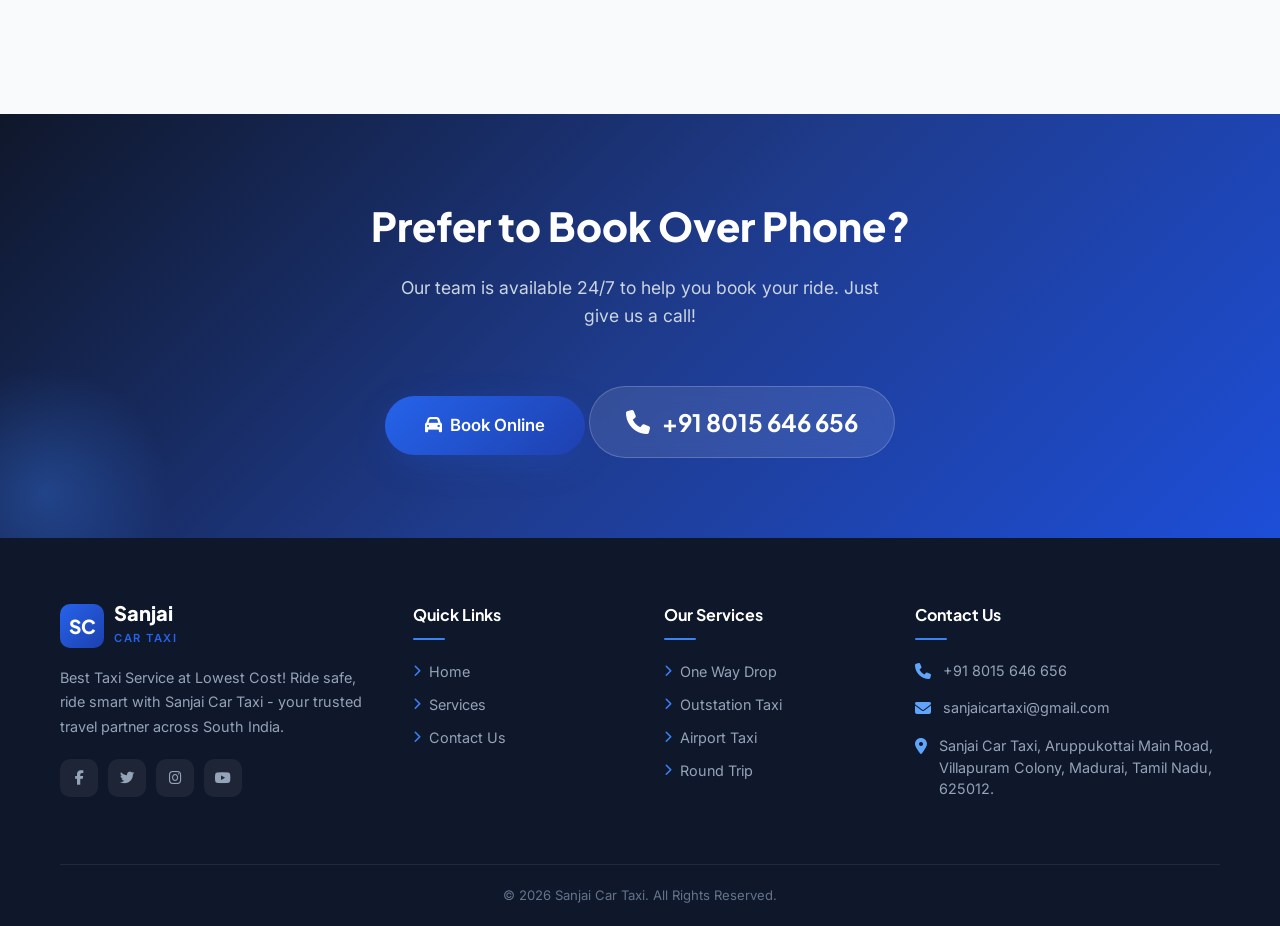
==== commit 7e3f350b: "updated" ====
--- a/contact.html
+++ b/contact.html
@@ -1,307 +1,311 @@
 <!DOCTYPE html>
 <html lang="en">
+
 <head>
     <meta charset="UTF-8">
     <meta name="viewport" content="width=device-width, initial-scale=1.0">
-    <title>Contact Us - RideEasy</title>
+    <title>Contact Us | Sanjai Car Taxi - Get in Touch</title>
+    <meta name="description"
+        content="Contact Sanjai Car Taxi for booking enquiries, support, or feedback. Call +91 8015 646 656 or email sanjaicartaxi@gmail.com. We're available 24/7.">
+    <meta name="keywords"
+        content="contact sanjai car taxi, taxi booking enquiry, Madurai taxi contact, car taxi phone number">
+    <meta name="robots" content="index, follow">
+    <meta property="og:title" content="Contact Us | Sanjai Car Taxi">
+    <meta property="og:description"
+        content="Get in touch with us for bookings and support. Available 24/7. Call +91 8015 646 656.">
+    <meta property="og:type" content="website">
+    <link rel="canonical" href="https://sanjaicartaxi.com/contact">
+
     <link rel="stylesheet" href="styles.css">
-    <link href="https://cdnjs.cloudflare.com/ajax/libs/font-awesome/6.0.0/css/all.min.css" rel="stylesheet">
+    <link rel="stylesheet" href="https://cdnjs.cloudflare.com/ajax/libs/font-awesome/6.5.1/css/all.min.css">
 </head>
+
 <body>
-    <!-- Header -->
-    <header class="header">
-        <nav class="navbar">
-            <div class="nav-brand">
-                <i class="fas fa-car"></i>
-                <span>RideEasy</span>
-            </div>
-            <div class="nav-menu">
+
+    <!-- ══════ Top Bar ══════ -->
+    <div class="top-bar" id="top-bar">
+        <div class="container">
+            <div class="top-bar-left">
+                <a href="mailto:sanjaicartaxi@gmail.com">
+                    <i class="fas fa-envelope"></i>
+                    sanjaicartaxi@gmail.com
+                </a>
+                <a href="tel:+918015646656">
+                    <i class="fas fa-phone"></i>
+                    +91 8015 646 656
+                </a>
+            </div>
+            <div class="top-bar-right">
+                <a href="https://facebook.com" target="_blank" rel="noopener" aria-label="Facebook"><i
+                        class="fab fa-facebook-f"></i></a>
+                <a href="https://twitter.com" target="_blank" rel="noopener" aria-label="Twitter"><i
+                        class="fab fa-twitter"></i></a>
+                <a href="https://instagram.com" target="_blank" rel="noopener" aria-label="Instagram"><i
+                        class="fab fa-instagram"></i></a>
+                <a href="https://youtube.com" target="_blank" rel="noopener" aria-label="YouTube"><i
+                        class="fab fa-youtube"></i></a>
+            </div>
+        </div>
+    </div>
+
+    <!-- ══════ Navbar ══════ -->
+    <nav class="navbar" id="navbar">
+        <div class="container">
+            <a href="index.html" class="nav-brand">
+                <div class="nav-logo">SC</div>
+                <div class="nav-brand-text">
+                    <h1>Sanjai</h1>
+                    <span>Car Taxi</span>
+                </div>
+            </a>
+
+            <div class="nav-links" id="nav-links">
                 <a href="index.html">Home</a>
                 <a href="services.html">Services</a>
-                <a href="about.html">About</a>
                 <a href="contact.html" class="active">Contact</a>
             </div>
-            <div class="nav-toggle">
+
+            <div class="nav-cta" id="nav-cta">
+                <a href="tel:+918015646656" class="nav-phone">
+                    <i class="fas fa-phone"></i>
+                    8015 646 656
+                </a>
+                <a href="index.html#booknow" class="btn btn-primary nav-book-btn">Book Now</a>
+            </div>
+
+            <button class="mobile-menu-btn" id="mobile-menu-btn" aria-label="Toggle Menu">
                 <span></span>
                 <span></span>
                 <span></span>
-            </div>
-        </nav>
-    </header>
-
-    <!-- Page Header -->
-    <section class="page-header">
-        <div class="container">
+            </button>
+        </div>
+    </nav>
+
+    <!-- ══════ Marquee ══════ -->
+    <div class="marquee-bar">
+        <div class="marquee-content" id="marquee-content">
+            <span><i class="fas fa-circle"></i> Chennai</span>
+            <span><i class="fas fa-circle"></i> Madurai</span>
+            <span><i class="fas fa-circle"></i> Bangalore</span>
+            <span><i class="fas fa-circle"></i> Tirupati</span>
+            <span><i class="fas fa-circle"></i> Coimbatore</span>
+            <span><i class="fas fa-circle"></i> Trichy</span>
+            <span><i class="fas fa-circle"></i> Pondicherry</span>
+            <span><i class="fas fa-circle"></i> Salem</span>
+            <span><i class="fas fa-circle"></i> Chennai</span>
+            <span><i class="fas fa-circle"></i> Madurai</span>
+            <span><i class="fas fa-circle"></i> Bangalore</span>
+            <span><i class="fas fa-circle"></i> Tirupati</span>
+            <span><i class="fas fa-circle"></i> Coimbatore</span>
+            <span><i class="fas fa-circle"></i> Trichy</span>
+            <span><i class="fas fa-circle"></i> Pondicherry</span>
+            <span><i class="fas fa-circle"></i> Salem</span>
+        </div>
+    </div>
+
+    <!-- ══════ Contact Hero ══════ -->
+    <section class="contact-hero">
+        <div class="container">
+            <div class="section-badge" style="background: rgba(255,255,255,0.1); color: rgba(255,255,255,0.9);"><i
+                    class="fas fa-headset"></i> Get in Touch</div>
             <h1>Contact Us</h1>
-            <p>Get in touch with our friendly support team</p>
-            <nav class="breadcrumb">
-                <a href="index.html">Home</a>
-                <span>/</span>
-                <span>Contact</span>
-            </nav>
+            <p>Have a question or want to book a ride? We're here to help 24/7.</p>
         </div>
     </section>
 
-    <!-- Contact Info -->
-    <section class="contact-info-section">
-        <div class="container">
-            <div class="contact-info-grid">
-                <div class="contact-card">
-                    <div class="contact-icon">
+    <!-- ══════ Contact Section ══════ -->
+    <section class="contact-section animate-on-scroll">
+        <div class="container">
+            <div class="contact-grid">
+                <!-- Contact Info Cards -->
+                <div class="contact-info-cards">
+                    <div class="contact-info-card">
+                        <div class="contact-info-icon"><i class="fas fa-phone"></i></div>
+                        <div>
+                            <h4>Call Us</h4>
+                            <a href="tel:+918015646656">+91 8015 646 656</a>
+                            <p>Available 24/7 for bookings & support</p>
+                        </div>
+                    </div>
+
+                    <div class="contact-info-card">
+                        <div class="contact-info-icon"><i class="fas fa-envelope"></i></div>
+                        <div>
+                            <h4>Email Us</h4>
+                            <a href="mailto:sanjaicartaxi@gmail.com">sanjaicartaxi@gmail.com</a>
+                            <p>We'll respond within 24 hours</p>
+                        </div>
+                    </div>
+
+                    <div class="contact-info-card">
+                        <div class="contact-info-icon"><i class="fab fa-whatsapp"></i></div>
+                        <div>
+                            <h4>WhatsApp</h4>
+                            <a href="https://wa.me/918015646656?text=Hi%20I%20want%20to%20book%20a%20taxi"
+                                target="_blank">+91 8015 646 656</a>
+                            <p>Quick booking via WhatsApp</p>
+                        </div>
+                    </div>
+
+                    <div class="contact-info-card">
+                        <div class="contact-info-icon"><i class="fas fa-map-marker-alt"></i></div>
+                        <div>
+                            <h4>Our Office</h4>
+                            <p>Sanjai Car Taxi,<br>Aruppukottai Main Road, Villapuram Colony,<br>Near Pechiamman
+                                Non-Veg Restaurant,<br>Madurai, Tamil Nadu, 625012.</p>
+                        </div>
+                    </div>
+                </div>
+
+                <!-- Contact Form -->
+                <div class="contact-form-card">
+                    <h3>Send Us a Message</h3>
+                    <p>Fill out the form below and we'll get back to you as soon as possible.</p>
+                    <form class="contact-form" id="contact-form">
+                        <div class="form-row">
+                            <div class="form-group">
+                                <label for="contact-name">Your Name *</label>
+                                <input type="text" id="contact-name" placeholder="Enter your name" required>
+                            </div>
+                            <div class="form-group">
+                                <label for="contact-phone">Phone Number *</label>
+                                <input type="tel" id="contact-phone" placeholder="Enter phone number" required>
+                            </div>
+                        </div>
+                        <div class="form-group">
+                            <label for="contact-email">Email Address</label>
+                            <input type="email" id="contact-email" placeholder="Enter your email">
+                        </div>
+                        <div class="form-group">
+                            <label for="contact-subject">Subject</label>
+                            <select id="contact-subject">
+                                <option value="">Select subject</option>
+                                <option value="booking">Booking Enquiry</option>
+                                <option value="tariff">Tariff Information</option>
+                                <option value="complaint">Complaint</option>
+                                <option value="feedback">Feedback</option>
+                                <option value="other">Other</option>
+                            </select>
+                        </div>
+                        <div class="form-group">
+                            <label for="contact-message">Message *</label>
+                            <textarea id="contact-message" placeholder="How can we help you?" rows="4"
+                                required></textarea>
+                        </div>
+                        <button type="submit" class="btn btn-primary" style="width: 100%; padding: 14px;">
+                            <i class="fas fa-paper-plane"></i> Send Message
+                        </button>
+                    </form>
+                </div>
+            </div>
+        </div>
+    </section>
+
+    <!-- ══════ Map Section ══════ -->
+    <section style="width: 100%; height: 400px; background: var(--bg-secondary);">
+        <iframe
+            src="https://www.google.com/maps/embed?pb=!1m18!1m12!1m3!1d3930.1692736442!2d78.0851!3d9.9252!2m3!1f0!2f0!3f0!3m2!1i1024!2i768!4f13.1!3m3!1m2!1s0x0%3A0x0!2zOcKwNTUnMzAuNyJOIDc4wrAwNScwNi40IkU!5e0!3m2!1sen!2sin!4v1700000000000"
+            width="100%" height="400" style="border:0;" allowfullscreen="" loading="lazy"
+            referrerpolicy="no-referrer-when-downgrade" title="Sanjai Car Taxi Office Location"></iframe>
+    </section>
+
+    <!-- ══════ CTA Section ══════ -->
+    <section class="cta-section animate-on-scroll">
+        <div class="container">
+            <div class="cta-content">
+                <h2>Prefer to Book Over Phone?</h2>
+                <p>Our team is available 24/7 to help you book your ride. Just give us a call!</p>
+                <a href="index.html#booknow" class="btn btn-primary" style="font-size: 1.05rem; padding: 16px 40px;">
+                    <i class="fas fa-car"></i> Book Online
+                </a>
+                <a href="tel:+918015646656" class="cta-phone">
+                    <i class="fas fa-phone"></i> +91 8015 646 656
+                </a>
+            </div>
+        </div>
+    </section>
+
+    <!-- ══════ Footer ══════ -->
+    <footer class="footer" id="footer">
+        <div class="container">
+            <div class="footer-grid">
+                <div class="footer-about">
+                    <a href="index.html" class="nav-brand">
+                        <div class="nav-logo">SC</div>
+                        <div class="nav-brand-text">
+                            <h1>Sanjai</h1>
+                            <span>Car Taxi</span>
+                        </div>
+                    </a>
+                    <p>Best Taxi Service at Lowest Cost! Ride safe, ride smart with Sanjai Car Taxi - your
+                        trusted travel partner across South India.</p>
+                    <div class="footer-social">
+                        <a href="https://facebook.com" target="_blank" rel="noopener" aria-label="Facebook"><i
+                                class="fab fa-facebook-f"></i></a>
+                        <a href="https://twitter.com" target="_blank" rel="noopener" aria-label="Twitter"><i
+                                class="fab fa-twitter"></i></a>
+                        <a href="https://instagram.com" target="_blank" rel="noopener" aria-label="Instagram"><i
+                                class="fab fa-instagram"></i></a>
+                        <a href="https://youtube.com" target="_blank" rel="noopener" aria-label="YouTube"><i
+                                class="fab fa-youtube"></i></a>
+                    </div>
+                </div>
+
+                <div class="footer-col">
+                    <h4>Quick Links</h4>
+                    <ul>
+                        <li><a href="index.html"><i class="fas fa-chevron-right"></i> Home</a></li>
+                        <li><a href="services.html"><i class="fas fa-chevron-right"></i> Services</a></li>
+                        <li><a href="contact.html"><i class="fas fa-chevron-right"></i> Contact Us</a></li>
+                    </ul>
+                </div>
+
+                <div class="footer-col">
+                    <h4>Our Services</h4>
+                    <ul>
+                        <li><a href="services.html"><i class="fas fa-chevron-right"></i> One Way Drop</a></li>
+                        <li><a href="services.html"><i class="fas fa-chevron-right"></i> Outstation Taxi</a></li>
+                        <li><a href="services.html"><i class="fas fa-chevron-right"></i> Airport Taxi</a></li>
+                        <li><a href="services.html"><i class="fas fa-chevron-right"></i> Round Trip</a></li>
+                    </ul>
+                </div>
+
+                <div class="footer-col">
+                    <h4>Contact Us</h4>
+                    <div class="footer-contact-item">
                         <i class="fas fa-phone"></i>
-                    </div>
-                    <h3>Call Us</h3>
-                    <p>Speak with our customer service team</p>
-                    <div class="contact-details">
-                        <p><strong>Customer Service:</strong> +1 (555) 123-4567</p>
-                        <p><strong>Emergency Line:</strong> +1 (555) 911-RIDE</p>
-                        <p><strong>Corporate:</strong> +1 (555) 123-CORP</p>
-                    </div>
-                    <p class="availability">Available 24/7</p>
-                </div>
-
-                <div class="contact-card">
-                    <div class="contact-icon">
+                        <a href="tel:+918015646656">+91 8015 646 656</a>
+                    </div>
+                    <div class="footer-contact-item">
                         <i class="fas fa-envelope"></i>
-                    </div>
-                    <h3>Email Us</h3>
-                    <p>Send us a message anytime</p>
-                    <div class="contact-details">
-                        <p><strong>General:</strong> info@rideeasy.com</p>
-                        <p><strong>Support:</strong> support@rideeasy.com</p>
-                        <p><strong>Business:</strong> business@rideeasy.com</p>
-                    </div>
-                    <p class="availability">Response within 2 hours</p>
-                </div>
-
-                <div class="contact-card">
-                    <div class="contact-icon">
+                        <a href="mailto:sanjaicartaxi@gmail.com">sanjaicartaxi@gmail.com</a>
+                    </div>
+                    <div class="footer-contact-item">
                         <i class="fas fa-map-marker-alt"></i>
-                    </div>
-                    <h3>Visit Us</h3>
-                    <p>Come to our headquarters</p>
-                    <div class="contact-details">
-                        <p><strong>Address:</strong><br>
-                        123 Transportation Blvd<br>
-                        Suite 500<br>
-                        New York, NY 10001</p>
-                    </div>
-                    <p class="availability">Mon-Fri: 9AM-6PM</p>
-                </div>
-
-                <div class="contact-card">
-                    <div class="contact-icon">
-                        <i class="fas fa-comments"></i>
-                    </div>
-                    <h3>Live Chat</h3>
-                    <p>Chat with our support team</p>
-                    <div class="contact-details">
-                        <p>Get instant help with our live chat feature available on our website and mobile app.</p>
-                    </div>
-                    <button class="chat-btn">Start Chat</button>
-                </div>
-            </div>
-        </div>
-    </section>
-
-    <!-- Contact Form -->
-    <section class="contact-form-section">
-        <div class="container">
-            <div class="contact-form-container">
-                <div class="form-header">
-                    <h2>Send Us a Message</h2>
-                    <p>Have a question or feedback? We'd love to hear from you.</p>
-                </div>
-
-                <form id="contactForm" class="contact-form">
-                    <div class="form-row">
-                        <div class="form-group">
-                            <label for="firstName">First Name *</label>
-                            <input type="text" id="firstName" name="firstName" required>
-                        </div>
-                        <div class="form-group">
-                            <label for="lastName">Last Name *</label>
-                            <input type="text" id="lastName" name="lastName" required>
-                        </div>
-                    </div>
-
-                    <div class="form-row">
-                        <div class="form-group">
-                            <label for="email">Email Address *</label>
-                            <input type="email" id="email" name="email" required>
-                        </div>
-                        <div class="form-group">
-                            <label for="phone">Phone Number</label>
-                            <input type="tel" id="phone" name="phone">
-                        </div>
-                    </div>
-
-                    <div class="form-group">
-                        <label for="subject">Subject *</label>
-                        <select id="subject" name="subject" required>
-                            <option value="">Select a subject</option>
-                            <option value="general">General Inquiry</option>
-                            <option value="booking">Booking Support</option>
-                            <option value="complaint">Complaint</option>
-                            <option value="compliment">Compliment</option>
-                            <option value="partnership">Partnership</option>
-                            <option value="driver">Driver Application</option>
-                            <option value="other">Other</option>
-                        </select>
-                    </div>
-
-                    <div class="form-group">
-                        <label for="message">Message *</label>
-                        <textarea id="message" name="message" rows="6" placeholder="Please provide details about your inquiry..." required></textarea>
-                    </div>
-
-                    <div class="form-group checkbox-group">
-                        <label class="checkbox-label">
-                            <input type="checkbox" id="newsletter" name="newsletter">
-                            <span class="checkmark"></span>
-                            Subscribe to our newsletter for updates and special offers
-                        </label>
-                    </div>
-
-                    <button type="submit" class="submit-btn">
-                        <i class="fas fa-paper-plane"></i>
-                        Send Message
-                    </button>
-                </form>
-            </div>
-        </div>
-    </section>
-
-    <!-- FAQ Section -->
-    <section class="faq-section">
-        <div class="container">
-            <div class="section-header">
-                <h2>Frequently Asked Questions</h2>
-                <p>Quick answers to common questions</p>
-            </div>
-
-            <div class="faq-container">
-                <div class="faq-item">
-                    <div class="faq-question">
-                        <h3>How do I book a ride?</h3>
-                        <i class="fas fa-chevron-down"></i>
-                    </div>
-                    <div class="faq-answer">
-                        <p>You can book a ride through our website, mobile app, or by calling our customer service line. Simply enter your pickup and drop-off locations, select your preferred vehicle type, and confirm your booking.</p>
-                    </div>
-                </div>
-
-                <div class="faq-item">
-                    <div class="faq-question">
-                        <h3>What payment methods do you accept?</h3>
-                        <i class="fas fa-chevron-down"></i>
-                    </div>
-                    <div class="faq-answer">
-                        <p>We accept cash, all major credit cards (Visa, MasterCard, American Express), debit cards, and popular digital wallets like Apple Pay and Google Pay.</p>
-                    </div>
-                </div>
-
-                <div class="faq-item">
-                    <div class="faq-question">
-                        <h3>Can I cancel or modify my booking?</h3>
-                        <i class="fas fa-chevron-down"></i>
-                    </div>
-                    <div class="faq-answer">
-                        <p>Yes, you can cancel or modify your booking up to 5 minutes before the scheduled pickup time without any charges. Cancellations made after this time may incur a small fee.</p>
-                    </div>
-                </div>
-
-                <div class="faq-item">
-                    <div class="faq-question">
-                        <h3>Are your drivers licensed and insured?</h3>
-                        <i class="fas fa-chevron-down"></i>
-                    </div>
-                    <div class="faq-answer">
-                        <p>All our drivers are professionally licensed, background-checked, and fully insured. We maintain strict safety standards and provide regular training to ensure your safety and comfort.</p>
-                    </div>
-                </div>
-
-                <div class="faq-item">
-                    <div class="faq-question">
-                        <h3>Do you offer corporate accounts?</h3>
-                        <i class="fas fa-chevron-down"></i>
-                    </div>
-                    <div class="faq-answer">
-                        <p>Yes, we offer corporate accounts with special rates, centralized billing, and dedicated account management. Contact our business team at business@rideeasy.com for more information.</p>
-                    </div>
-                </div>
-
-                <div class="faq-item">
-                    <div class="faq-question">
-                        <h3>What areas do you serve?</h3>
-                        <i class="fas fa-chevron-down"></i>
-                    </div>
-                    <div class="faq-answer">
-                        <p>We currently serve over 50 cities across the United States. You can check if we operate in your area by entering your location on our booking form or contacting customer service.</p>
-                    </div>
-                </div>
-            </div>
-        </div>
-    </section>
-
-    <!-- Map Section -->
-    <section class="map-section">
-        <div class="container">
-            <div class="section-header">
-                <h2>Find Our Office</h2>
-                <p>Visit us at our headquarters in New York</p>
-            </div>
-        </div>
-        <div class="map-container-contact">
-            <div id="contactMap"></div>
-        </div>
-    </section>
-
-    <!-- CTA Section -->
-    <section class="cta-section">
-        <div class="container">
-            <div class="cta-content">
-                <h2>Need Immediate Assistance?</h2>
-                <p>Our customer service team is available 24/7 to help you with any questions or concerns.</p>
-                <div class="cta-buttons">
-                    <a href="tel:+15551234567" class="btn-primary">
-                        <i class="fas fa-phone"></i>
-                        Call Now
-                    </a>
-                    <a href="index.html" class="btn-secondary">Book a Ride</a>
-                </div>
-            </div>
-        </div>
-    </section>
-
-    <!-- Footer -->
-    <footer class="footer">
-        <div class="container">
-            <div class="footer-content">
-                <div class="footer-brand">
-                    <i class="fas fa-car"></i>
-                    <span>RideEasy</span>
-                </div>
-                <div class="footer-links">
-                    <a href="index.html">Home</a>
-                    <a href="services.html">Services</a>
-                    <a href="about.html">About</a>
-                    <a href="contact.html">Contact</a>
-                </div>
-                <div class="social-links">
-                    <a href="#"><i class="fab fa-facebook"></i></a>
-                    <a href="#"><i class="fab fa-twitter"></i></a>
-                    <a href="#"><i class="fab fa-instagram"></i></a>
-                    <a href="#"><i class="fab fa-linkedin"></i></a>
-                </div>
-            </div>
+                        <p>Sanjai Car Taxi, Aruppukottai Main Road, Villapuram Colony, Madurai, Tamil Nadu, 625012.
+                        </p>
+                    </div>
+                </div>
+            </div>
+
             <div class="footer-bottom">
-                <p>&copy; 2024 RideEasy. All rights reserved.</p>
+                <p>© 2026 Sanjai Car Taxi. All Rights Reserved.</p>
             </div>
         </div>
     </footer>
 
-    <script src="navigation.js"></script>
-    <script src="contact.js"></script>
+    <!-- ══════ Floating Buttons ══════ -->
+    <div class="floating-btns">
+        <a href="https://wa.me/918015646656?text=Hi%20I%20want%20to%20book%20a%20taxi" class="float-btn float-whatsapp"
+            target="_blank" rel="noopener" aria-label="Chat on WhatsApp">
+            <i class="fab fa-whatsapp"></i>
+        </a>
+        <a href="tel:+918015646656" class="float-btn float-call" aria-label="Call Us">
+            <i class="fas fa-phone"></i>
+        </a>
+    </div>
+
+    <script src="script.js"></script>
 </body>
-</html>
+
+</html>
--- a/styles.css
+++ b/styles.css
@@ -1,1997 +1,1921 @@
-* {
+/* ===========================
+   SANJAI CAR TAXI - PREMIUM BLUE THEME
+   Minimalist & Premium Design System
+   =========================== */
+
+@import url('https://fonts.googleapis.com/css2?family=Inter:wght@300;400;500;600;700;800;900&family=Plus+Jakarta+Sans:wght@400;500;600;700;800&display=swap');
+
+/* ── CSS Custom Properties ── */
+:root {
+  /* Primary Blue Palette */
+  --primary-50: #eff6ff;
+  --primary-100: #dbeafe;
+  --primary-200: #bfdbfe;
+  --primary-300: #93c5fd;
+  --primary-400: #60a5fa;
+  --primary-500: #3b82f6;
+  --primary-600: #2563eb;
+  --primary-700: #1d4ed8;
+  --primary-800: #1e40af;
+  --primary-900: #1e3a8a;
+
+  /* Accent */
+  --accent-gold: #f59e0b;
+  --accent-green: #10b981;
+  --accent-orange: #f97316;
+
+  /* Neutral Palette */
+  --neutral-50: #f8fafc;
+  --neutral-100: #f1f5f9;
+  --neutral-200: #e2e8f0;
+  --neutral-300: #cbd5e1;
+  --neutral-400: #94a3b8;
+  --neutral-500: #64748b;
+  --neutral-600: #475569;
+  --neutral-700: #334155;
+  --neutral-800: #1e293b;
+  --neutral-900: #0f172a;
+
+  /* Semantic */
+  --bg-primary: #ffffff;
+  --bg-secondary: var(--neutral-50);
+  --bg-dark: var(--neutral-900);
+  --text-primary: var(--neutral-900);
+  --text-secondary: var(--neutral-600);
+  --text-muted: var(--neutral-400);
+  --text-white: #ffffff;
+
+  /* Gradients */
+  --gradient-primary: linear-gradient(135deg, var(--primary-600), var(--primary-800));
+  --gradient-hero: linear-gradient(135deg, #0f172a 0%, #1e3a8a 50%, #1d4ed8 100%);
+  --gradient-card: linear-gradient(135deg, rgba(255, 255, 255, 0.1), rgba(255, 255, 255, 0.05));
+  --gradient-glass: linear-gradient(135deg, rgba(255, 255, 255, 0.15), rgba(255, 255, 255, 0.05));
+
+  /* Shadows */
+  --shadow-sm: 0 1px 2px rgba(0, 0, 0, 0.05);
+  --shadow-md: 0 4px 6px -1px rgba(0, 0, 0, 0.07), 0 2px 4px -2px rgba(0, 0, 0, 0.05);
+  --shadow-lg: 0 10px 15px -3px rgba(0, 0, 0, 0.08), 0 4px 6px -4px rgba(0, 0, 0, 0.04);
+  --shadow-xl: 0 20px 25px -5px rgba(0, 0, 0, 0.1), 0 8px 10px -6px rgba(0, 0, 0, 0.05);
+  --shadow-2xl: 0 25px 50px -12px rgba(0, 0, 0, 0.15);
+  --shadow-blue: 0 10px 40px -10px rgba(37, 99, 235, 0.3);
+  --shadow-card-hover: 0 20px 40px -10px rgba(37, 99, 235, 0.2);
+
+  /* Spacing */
+  --section-padding: 80px 0;
+  --container-max: 1200px;
+  --container-padding: 0 20px;
+
+  /* Border Radius */
+  --radius-sm: 6px;
+  --radius-md: 10px;
+  --radius-lg: 16px;
+  --radius-xl: 24px;
+  --radius-full: 9999px;
+
+  /* Transitions */
+  --transition-fast: all 0.2s cubic-bezier(0.4, 0, 0.2, 1);
+  --transition-normal: all 0.3s cubic-bezier(0.4, 0, 0.2, 1);
+  --transition-slow: all 0.5s cubic-bezier(0.4, 0, 0.2, 1);
+}
+
+/* ── Reset & Base ── */
+*,
+*::before,
+*::after {
   margin: 0;
   padding: 0;
   box-sizing: border-box;
 }
 
+html {
+  font-size: 16px;
+  scroll-behavior: smooth;
+  -webkit-font-smoothing: antialiased;
+  -moz-osx-font-smoothing: grayscale;
+}
+
 body {
-  font-family: "Segoe UI", Tahoma, Geneva, Verdana, sans-serif;
+  font-family: 'Inter', -apple-system, BlinkMacSystemFont, sans-serif;
+  color: var(--text-primary);
+  background: var(--bg-primary);
   line-height: 1.6;
-  color: #333;
+  overflow-x: hidden;
+}
+
+a {
+  text-decoration: none;
+  color: inherit;
+  transition: var(--transition-fast);
+}
+
+ul,
+ol {
+  list-style: none;
+}
+
+img {
+  max-width: 100%;
+  height: auto;
+  display: block;
 }
 
 .container {
-  max-width: 1200px;
+  max-width: var(--container-max);
   margin: 0 auto;
-  padding: 0 20px;
-}
-
-/* Header */
-.header {
-  background: #fff;
-  box-shadow: 0 2px 10px rgba(0, 0, 0, 0.1);
-  position: fixed;
-  width: 100%;
+  padding: var(--container-padding);
+}
+
+/* ── Utility Classes ── */
+.section-badge {
+  display: inline-flex;
+  align-items: center;
+  gap: 8px;
+  padding: 6px 16px;
+  background: var(--primary-50);
+  color: var(--primary-700);
+  border-radius: var(--radius-full);
+  font-size: 0.8rem;
+  font-weight: 600;
+  letter-spacing: 0.5px;
+  text-transform: uppercase;
+  margin-bottom: 16px;
+}
+
+.section-title {
+  font-family: 'Plus Jakarta Sans', sans-serif;
+  font-size: 2.5rem;
+  font-weight: 800;
+  color: var(--text-primary);
+  line-height: 1.2;
+  margin-bottom: 16px;
+}
+
+.section-title span {
+  color: var(--primary-600);
+}
+
+.section-subtitle {
+  font-size: 1.05rem;
+  color: var(--text-secondary);
+  max-width: 560px;
+  line-height: 1.7;
+}
+
+.btn {
+  display: inline-flex;
+  align-items: center;
+  justify-content: center;
+  gap: 8px;
+  padding: 14px 32px;
+  border-radius: var(--radius-full);
+  font-family: 'Inter', sans-serif;
+  font-size: 0.95rem;
+  font-weight: 600;
+  cursor: pointer;
+  border: none;
+  transition: var(--transition-normal);
+  text-decoration: none;
+  position: relative;
+  overflow: hidden;
+}
+
+.btn-primary {
+  background: var(--gradient-primary);
+  color: var(--text-white);
+  box-shadow: var(--shadow-blue);
+}
+
+.btn-primary:hover {
+  transform: translateY(-2px);
+  box-shadow: 0 14px 44px -10px rgba(37, 99, 235, 0.45);
+}
+
+.btn-outline {
+  background: transparent;
+  color: var(--primary-600);
+  border: 2px solid var(--primary-200);
+}
+
+.btn-outline:hover {
+  background: var(--primary-50);
+  border-color: var(--primary-400);
+  transform: translateY(-2px);
+}
+
+.btn-white {
+  background: rgba(255, 255, 255, 0.15);
+  color: var(--text-white);
+  border: 1.5px solid rgba(255, 255, 255, 0.3);
+  backdrop-filter: blur(10px);
+}
+
+.btn-white:hover {
+  background: rgba(255, 255, 255, 0.25);
+  transform: translateY(-2px);
+}
+
+/* ── Top Bar ── */
+.top-bar {
+  background: var(--neutral-900);
+  padding: 10px 0;
+  font-size: 0.85rem;
+  color: var(--neutral-300);
+  border-bottom: 1px solid rgba(255, 255, 255, 0.06);
+}
+
+.top-bar .container {
+  display: flex;
+  justify-content: space-between;
+  align-items: center;
+}
+
+.top-bar-left {
+  display: flex;
+  align-items: center;
+  gap: 24px;
+}
+
+.top-bar-left a {
+  display: flex;
+  align-items: center;
+  gap: 8px;
+  color: var(--neutral-300);
+  transition: var(--transition-fast);
+}
+
+.top-bar-left a:hover {
+  color: var(--primary-400);
+}
+
+.top-bar-left a i {
+  color: var(--primary-400);
+  font-size: 0.9rem;
+}
+
+.top-bar-right {
+  display: flex;
+  align-items: center;
+  gap: 16px;
+}
+
+.top-bar-right a {
+  width: 32px;
+  height: 32px;
+  display: flex;
+  align-items: center;
+  justify-content: center;
+  border-radius: var(--radius-full);
+  background: rgba(255, 255, 255, 0.08);
+  color: var(--neutral-300);
+  font-size: 0.85rem;
+  transition: var(--transition-fast);
+}
+
+.top-bar-right a:hover {
+  background: var(--primary-600);
+  color: var(--text-white);
+  transform: translateY(-2px);
+}
+
+/* ── Navbar ── */
+.navbar {
+  background: rgba(255, 255, 255, 0.95);
+  backdrop-filter: blur(20px);
+  -webkit-backdrop-filter: blur(20px);
+  padding: 16px 0;
+  position: sticky;
   top: 0;
   z-index: 1000;
-}
-
-.navbar {
+  border-bottom: 1px solid var(--neutral-100);
+  transition: var(--transition-normal);
+}
+
+.navbar.scrolled {
+  padding: 10px 0;
+  box-shadow: var(--shadow-lg);
+}
+
+.navbar .container {
   display: flex;
   justify-content: space-between;
   align-items: center;
-  padding: 1rem 2rem;
-  max-width: 1200px;
-  margin: 0 auto;
 }
 
 .nav-brand {
   display: flex;
   align-items: center;
-  font-size: 1.5rem;
-  font-weight: bold;
-  color: #2c5aa0;
-}
-
-.nav-brand i {
-  margin-right: 0.5rem;
-  font-size: 1.8rem;
-}
-
-.nav-menu {
-  display: flex;
-  gap: 2rem;
-}
-
-.nav-menu a {
-  text-decoration: none;
-  color: #333;
+  gap: 10px;
+}
+
+.nav-logo {
+  width: 44px;
+  height: 44px;
+  background: var(--gradient-primary);
+  border-radius: var(--radius-md);
+  display: flex;
+  align-items: center;
+  justify-content: center;
+  font-size: 1.2rem;
+  color: white;
+  font-weight: 800;
+  font-family: 'Plus Jakarta Sans', sans-serif;
+}
+
+.nav-brand-text h1 {
+  font-family: 'Plus Jakarta Sans', sans-serif;
+  font-size: 1.25rem;
+  font-weight: 800;
+  color: var(--neutral-900);
+  line-height: 1.1;
+}
+
+.nav-brand-text span {
+  font-size: 0.7rem;
+  color: var(--primary-600);
+  font-weight: 600;
+  letter-spacing: 1.5px;
+  text-transform: uppercase;
+}
+
+.nav-links {
+  display: flex;
+  align-items: center;
+  gap: 8px;
+}
+
+.nav-links a {
+  padding: 10px 20px;
+  border-radius: var(--radius-full);
   font-weight: 500;
-  transition: color 0.3s;
-}
-
-.nav-menu a:hover {
-  color: #2c5aa0;
-}
-
-.nav-toggle {
+  font-size: 0.92rem;
+  color: var(--neutral-600);
+  transition: var(--transition-fast);
+  position: relative;
+}
+
+.nav-links a:hover,
+.nav-links a.active {
+  color: var(--primary-700);
+  background: var(--primary-50);
+}
+
+.nav-cta {
+  display: flex;
+  align-items: center;
+  gap: 12px;
+}
+
+.nav-phone {
+  display: flex;
+  align-items: center;
+  gap: 8px;
+  padding: 8px 16px;
+  border-radius: var(--radius-full);
+  background: var(--primary-50);
+  color: var(--primary-700);
+  font-weight: 600;
+  font-size: 0.9rem;
+}
+
+.nav-phone i {
+  font-size: 0.85rem;
+}
+
+.nav-book-btn {
+  padding: 10px 24px !important;
+  font-size: 0.9rem !important;
+}
+
+/* Mobile Menu Toggle */
+.mobile-menu-btn {
   display: none;
   flex-direction: column;
+  gap: 5px;
+  padding: 8px;
   cursor: pointer;
-}
-
-.nav-toggle span {
-  width: 25px;
-  height: 3px;
-  background: #333;
-  margin: 3px 0;
-  transition: 0.3s;
-}
-
-/* Hero Section */
+  border: none;
+  background: none;
+  z-index: 1001;
+}
+
+.mobile-menu-btn span {
+  display: block;
+  width: 24px;
+  height: 2.5px;
+  background: var(--neutral-700);
+  border-radius: 2px;
+  transition: var(--transition-fast);
+}
+
+.mobile-menu-btn.active span:first-child {
+  transform: rotate(45deg) translate(5px, 5px);
+}
+
+.mobile-menu-btn.active span:nth-child(2) {
+  opacity: 0;
+}
+
+.mobile-menu-btn.active span:last-child {
+  transform: rotate(-45deg) translate(5px, -5px);
+}
+
+/* ── Marquee ── */
+.marquee-bar {
+  background: var(--gradient-primary);
+  padding: 10px 0;
+  overflow: hidden;
+  position: relative;
+}
+
+.marquee-content {
+  display: flex;
+  animation: marquee-scroll 20s linear infinite;
+  white-space: nowrap;
+}
+
+.marquee-content span {
+  display: inline-flex;
+  align-items: center;
+  gap: 8px;
+  padding: 0 40px;
+  color: rgba(255, 255, 255, 0.95);
+  font-size: 0.88rem;
+  font-weight: 500;
+  letter-spacing: 0.3px;
+}
+
+.marquee-content span i {
+  color: var(--accent-gold);
+  font-size: 0.7rem;
+}
+
+@keyframes marquee-scroll {
+  0% {
+    transform: translateX(0);
+  }
+
+  100% {
+    transform: translateX(-50%);
+  }
+}
+
+/* ── Hero Section ── */
 .hero {
-  background: linear-gradient(135deg, #667eea 0%, #764ba2 100%);
-  min-height: 100vh;
-  display: flex;
-  flex-direction: column;
-  justify-content: center;
-  align-items: center;
+  min-height: 85vh;
+  background: var(--gradient-hero);
+  position: relative;
+  display: flex;
+  align-items: center;
+  overflow: hidden;
+}
+
+.hero::before {
+  content: '';
+  position: absolute;
+  top: 0;
+  left: 0;
+  right: 0;
+  bottom: 0;
+  background: url('images/hero-bg.png') center/cover no-repeat;
+  opacity: 0.15;
+  z-index: 0;
+}
+
+.hero::after {
+  content: '';
+  position: absolute;
+  top: -50%;
+  right: -20%;
+  width: 600px;
+  height: 600px;
+  background: radial-gradient(circle, rgba(59, 130, 246, 0.2) 0%, transparent 70%);
+  border-radius: 50%;
+  z-index: 0;
+}
+
+.hero .container {
+  position: relative;
+  z-index: 1;
+  display: grid;
+  grid-template-columns: 1fr 1fr;
+  gap: 60px;
+  align-items: center;
+  padding-top: 40px;
+  padding-bottom: 40px;
+}
+
+.hero-content {
+  animation: fadeInUp 0.8s ease-out;
+}
+
+.hero-badge {
+  display: inline-flex;
+  align-items: center;
+  gap: 8px;
+  padding: 8px 18px;
+  background: rgba(255, 255, 255, 0.1);
+  backdrop-filter: blur(10px);
+  border: 1px solid rgba(255, 255, 255, 0.15);
+  border-radius: var(--radius-full);
+  color: var(--primary-200);
+  font-size: 0.82rem;
+  font-weight: 500;
+  margin-bottom: 24px;
+}
+
+.hero-badge i {
+  color: var(--accent-gold);
+}
+
+.hero-content h1 {
+  font-family: 'Plus Jakarta Sans', sans-serif;
+  font-size: 3.5rem;
+  font-weight: 800;
+  color: var(--text-white);
+  line-height: 1.15;
+  margin-bottom: 20px;
+}
+
+.hero-content h1 span {
+  background: linear-gradient(135deg, var(--primary-300), var(--primary-100));
+  -webkit-background-clip: text;
+  -webkit-text-fill-color: transparent;
+  background-clip: text;
+}
+
+.hero-content p {
+  font-size: 1.1rem;
+  color: var(--neutral-300);
+  line-height: 1.7;
+  margin-bottom: 36px;
+  max-width: 480px;
+}
+
+.hero-buttons {
+  display: flex;
+  gap: 16px;
+  margin-bottom: 48px;
+}
+
+.hero-stats {
+  display: flex;
+  gap: 40px;
+}
+
+.hero-stat {
   text-align: center;
-  color: white;
-  padding-top: 80px;
-}
-
-.hero-content h1 {
-  font-size: 3rem;
-  margin-bottom: 1rem;
-  animation: fadeInUp 1s ease;
-}
-
-.hero-content p {
-  font-size: 1.2rem;
-  margin-bottom: 2rem;
-  animation: fadeInUp 1s ease 0.2s both;
-}
-
-.booking-container {
+}
+
+.hero-stat .number {
+  font-family: 'Plus Jakarta Sans', sans-serif;
+  font-size: 2rem;
+  font-weight: 800;
+  color: var(--text-white);
+}
+
+.hero-stat .label {
+  font-size: 0.8rem;
+  color: var(--neutral-400);
+  margin-top: 4px;
+}
+
+/* Hero Booking Form */
+.hero-form-wrapper {
+  animation: fadeInUp 0.8s ease-out 0.2s both;
+}
+
+.booking-form {
+  background: rgba(15, 23, 42, 0.9);
+  backdrop-filter: blur(40px);
+  -webkit-backdrop-filter: blur(40px);
+  border: 1px solid rgba(255, 255, 255, 0.2);
+  border-radius: var(--radius-xl);
+  padding: 36px;
+  box-shadow: 0 40px 80px rgba(0, 0, 0, 0.5);
+}
+
+.booking-form h3 {
+  font-family: 'Plus Jakarta Sans', sans-serif;
+  font-size: 1.35rem;
+  font-weight: 700;
+  color: var(--text-white);
+  margin-bottom: 8px;
+}
+
+.booking-form p {
+  font-size: 0.88rem;
+  color: #ffffff;
+  opacity: 0.8;
+  margin-bottom: 24px;
+}
+
+.form-group {
+  margin-bottom: 16px;
+}
+
+.form-group label {
+  display: block;
+  font-size: 0.82rem;
+  font-weight: 500;
+  color: #ffffff;
+  margin-bottom: 6px;
+}
+
+.form-group select,
+.form-group input {
   width: 100%;
-  max-width: 700px;
-  animation: fadeInUp 1s ease 0.4s both;
-}
-
-.booking-form {
-  background: white;
-  padding: 2rem;
-  border-radius: 15px;
-  box-shadow: 0 20px 40px rgba(0, 0, 0, 0.1);
-  color: #333;
-}
-
-.booking-form h2 {
-  text-align: center;
-  margin-bottom: 1.5rem;
-  color: #2c5aa0;
+  padding: 12px 16px;
+  background: rgba(255, 255, 255, 0.15);
+  border: 1.5px solid rgba(255, 255, 255, 0.3);
+  border-radius: var(--radius-md);
+  color: #ffffff;
+  font-family: 'Inter', sans-serif;
+  font-size: 0.92rem;
+  transition: var(--transition-fast);
+  outline: none;
+  backdrop-filter: blur(10px);
+  -webkit-backdrop-filter: blur(10px);
+}
+
+.form-group select option {
+  background: var(--neutral-800);
+  color: var(--text-white);
+}
+
+.form-group select:focus,
+.form-group input:focus {
+  border-color: var(--primary-400);
+  background: rgba(255, 255, 255, 0.18);
+  box-shadow: 0 0 0 3px rgba(59, 130, 246, 0.2);
+}
+
+.form-group input::placeholder {
+  color: rgba(255, 255, 255, 0.45);
 }
 
 .form-row {
   display: grid;
   grid-template-columns: 1fr 1fr;
-  gap: 1rem;
-  margin-bottom: 1rem;
-}
-
-.form-group {
-  display: flex;
-  flex-direction: column;
+  gap: 12px;
+}
+
+.form-submit-btn {
+  width: 100%;
+  padding: 14px;
+  background: var(--gradient-primary);
+  color: white;
+  border: none;
+  border-radius: var(--radius-md);
+  font-family: 'Inter', sans-serif;
+  font-size: 1rem;
+  font-weight: 600;
+  cursor: pointer;
+  transition: var(--transition-normal);
+  display: flex;
+  align-items: center;
+  justify-content: center;
+  gap: 8px;
+  margin-top: 8px;
+}
+
+.form-submit-btn:hover {
+  transform: translateY(-2px);
+  box-shadow: var(--shadow-blue);
+}
+
+/* ── About / Welcome Section ── */
+.about-section {
+  padding: var(--section-padding);
+  background: var(--bg-primary);
+}
+
+.about-section .container {
+  display: grid;
+  grid-template-columns: 1fr 1fr;
+  gap: 80px;
+  align-items: center;
+}
+
+.about-image {
   position: relative;
 }
 
-.form-group label {
-  display: flex;
-  align-items: center;
-  margin-bottom: 0.5rem;
+.about-image img {
+  border-radius: var(--radius-xl);
+  box-shadow: var(--shadow-2xl);
+}
+
+.about-image-badge {
+  position: absolute;
+  bottom: -20px;
+  right: -20px;
+  background: var(--gradient-primary);
+  color: white;
+  padding: 20px 28px;
+  border-radius: var(--radius-lg);
+  box-shadow: var(--shadow-blue);
+  text-align: center;
+}
+
+.about-image-badge .badge-number {
+  font-family: 'Plus Jakarta Sans', sans-serif;
+  font-size: 2rem;
+  font-weight: 800;
+  display: block;
+}
+
+.about-image-badge .badge-text {
+  font-size: 0.78rem;
+  opacity: 0.9;
   font-weight: 500;
-  color: #555;
-}
-
-.form-group label i {
-  margin-right: 0.5rem;
-  width: 16px;
-}
-
-.pickup-icon {
-  color: #28a745;
-}
-
-.dropoff-icon {
-  color: #dc3545;
-}
-
-.form-group input {
-  padding: 0.75rem;
-  border: 2px solid #e1e5e9;
-  border-radius: 8px;
+}
+
+.about-content {
+  padding: 20px 0;
+}
+
+.about-features {
+  display: grid;
+  grid-template-columns: 1fr 1fr;
+  gap: 16px;
+  margin-top: 32px;
+}
+
+.about-feature {
+  display: flex;
+  align-items: center;
+  gap: 12px;
+  padding: 16px 20px;
+  background: var(--neutral-50);
+  border-radius: var(--radius-md);
+  transition: var(--transition-normal);
+}
+
+.about-feature:hover {
+  background: var(--primary-50);
+  transform: translateX(4px);
+}
+
+.about-feature i {
+  width: 40px;
+  height: 40px;
+  display: flex;
+  align-items: center;
+  justify-content: center;
+  background: var(--primary-100);
+  color: var(--primary-700);
+  border-radius: var(--radius-sm);
   font-size: 1rem;
-  transition: border-color 0.3s;
-}
-
-.form-group input:focus {
-  outline: none;
-  border-color: #2c5aa0;
-}
-
-/* Location Suggestions */
-.location-suggestions {
+  flex-shrink: 0;
+}
+
+.about-feature span {
+  font-weight: 600;
+  font-size: 0.9rem;
+  color: var(--neutral-700);
+}
+
+/* ── Tariff / Pricing Section ── */
+.tariff-section {
+  padding: var(--section-padding);
+  background: var(--bg-secondary);
+}
+
+.tariff-section .section-header {
+  text-align: center;
+  margin-bottom: 56px;
+}
+
+.tariff-section .section-subtitle {
+  margin: 0 auto;
+}
+
+.tariff-cards {
+  display: grid;
+  grid-template-columns: repeat(4, 1fr);
+  gap: 20px;
+}
+
+.tariff-card {
+  background: var(--bg-primary);
+  border-radius: var(--radius-xl);
+  padding: 36px 28px;
+  text-align: center;
+  border: 1px solid var(--neutral-100);
+  transition: var(--transition-normal);
+  position: relative;
+  overflow: hidden;
+}
+
+.tariff-card::before {
+  content: '';
   position: absolute;
-  top: 100%;
+  top: 0;
   left: 0;
   right: 0;
-  background: white;
-  border: 1px solid #e1e5e9;
-  border-top: none;
-  border-radius: 0 0 8px 8px;
-  max-height: 200px;
-  overflow-y: auto;
-  z-index: 1000;
-  display: none;
-}
-
-.location-suggestions.show {
-  display: block;
-}
-
-.suggestion-item {
-  padding: 0.75rem;
-  cursor: pointer;
-  border-bottom: 1px solid #f0f0f0;
-  transition: background-color 0.2s;
-}
-
-.suggestion-item:hover {
-  background-color: #f8f9ff;
-}
-
-.suggestion-item:last-child {
+  height: 3px;
+  background: var(--gradient-primary);
+  opacity: 0;
+  transition: var(--transition-normal);
+}
+
+.tariff-card:hover {
+  transform: translateY(-8px);
+  box-shadow: var(--shadow-card-hover);
+  border-color: var(--primary-100);
+}
+
+.tariff-card:hover::before {
+  opacity: 1;
+}
+
+.tariff-card.featured {
+  border-color: var(--primary-200);
+  box-shadow: var(--shadow-blue);
+}
+
+.tariff-card.featured::before {
+  opacity: 1;
+}
+
+.tariff-card-img {
+  width: 100%;
+  max-width: 220px;
+  height: 140px;
+  margin: 0 auto 20px;
+  object-fit: contain;
+  border-radius: var(--radius-lg);
+}
+
+.tariff-card h3 {
+  font-family: 'Plus Jakarta Sans', sans-serif;
+  font-size: 1.25rem;
+  font-weight: 700;
+  color: var(--neutral-800);
+  margin-bottom: 6px;
+}
+
+.tariff-card .car-type {
+  font-size: 0.85rem;
+  color: var(--text-secondary);
+  margin-bottom: 20px;
+}
+
+.tariff-card .price {
+  font-family: 'Plus Jakarta Sans', sans-serif;
+  font-size: 3rem;
+  font-weight: 800;
+  color: var(--primary-700);
+  display: flex;
+  align-items: baseline;
+  justify-content: center;
+  gap: 4px;
+  margin-bottom: 4px;
+}
+
+.tariff-card .price .currency {
+  font-size: 1.4rem;
+  font-weight: 600;
+}
+
+.tariff-card .price .unit {
+  font-size: 0.9rem;
+  font-weight: 500;
+  color: var(--text-secondary);
+}
+
+.tariff-card .price-label {
+  font-size: 0.82rem;
+  color: var(--text-secondary);
+  margin-bottom: 24px;
+  font-weight: 500;
+}
+
+.tariff-features {
+  text-align: left;
+  margin-bottom: 28px;
+}
+
+.tariff-features li {
+  display: flex;
+  align-items: center;
+  gap: 10px;
+  padding: 10px 0;
+  border-bottom: 1px solid var(--neutral-100);
+  font-size: 0.9rem;
+  color: var(--neutral-600);
+}
+
+.tariff-features li:last-child {
   border-bottom: none;
 }
 
-.suggestion-main {
-  font-weight: 500;
-  color: #333;
-}
-
-.suggestion-secondary {
-  font-size: 0.9rem;
-  color: #666;
-  margin-top: 0.2rem;
-}
-
-/* Map Container */
-.map-container {
-  margin: 1.5rem 0;
-  border-radius: 10px;
-  overflow: hidden;
-  position: relative;
-  height: 300px;
-  border: 2px solid #e1e5e9;
-}
-
-#map {
+.tariff-features li i {
+  color: var(--accent-green);
+  font-size: 0.85rem;
+  flex-shrink: 0;
+}
+
+.tariff-card .btn {
   width: 100%;
-  height: 100%;
-}
-
-.map-controls {
-  position: absolute;
-  top: 10px;
-  right: 10px;
-  display: flex;
-  gap: 0.5rem;
-  z-index: 100;
-}
-
-.map-btn {
-  background: white;
-  border: none;
-  padding: 0.5rem 1rem;
-  border-radius: 6px;
-  box-shadow: 0 2px 6px rgba(0, 0, 0, 0.2);
-  cursor: pointer;
-  font-size: 0.9rem;
-  display: flex;
-  align-items: center;
-  gap: 0.5rem;
-  transition: all 0.3s;
-}
-
-.map-btn:hover {
-  background: #f8f9ff;
-  transform: translateY(-1px);
-}
-
-.map-btn i {
-  font-size: 0.8rem;
-}
-
-.car-selection {
-  margin: 1.5rem 0;
-}
-
-.car-selection h3 {
-  margin-bottom: 1rem;
-  color: #2c5aa0;
-}
-
-.car-options {
+}
+
+/* ── Services Section ── */
+.services-section {
+  padding: var(--section-padding);
+  background: var(--bg-primary);
+}
+
+.services-section .section-header {
+  text-align: center;
+  margin-bottom: 56px;
+}
+
+.services-section .section-subtitle {
+  margin: 0 auto;
+}
+
+.services-grid {
   display: grid;
   grid-template-columns: repeat(3, 1fr);
-  gap: 1rem;
-}
-
-.car-option {
-  padding: 1rem;
-  border: 2px solid #e1e5e9;
-  border-radius: 8px;
+  gap: 28px;
+}
+
+.service-card {
+  padding: 40px 32px;
+  border-radius: var(--radius-xl);
+  background: var(--bg-primary);
+  border: 1px solid var(--neutral-100);
   text-align: center;
+  transition: var(--transition-normal);
+  position: relative;
+  overflow: hidden;
+}
+
+.service-card::before {
+  content: '';
+  position: absolute;
+  top: 0;
+  left: 0;
+  right: 0;
+  bottom: 0;
+  background: var(--gradient-primary);
+  opacity: 0;
+  transition: var(--transition-slow);
+  z-index: 0;
+}
+
+.service-card:hover::before {
+  opacity: 1;
+}
+
+.service-card:hover {
+  transform: translateY(-8px);
+  box-shadow: var(--shadow-blue);
+  border-color: transparent;
+}
+
+.service-card>* {
+  position: relative;
+  z-index: 1;
+}
+
+.service-card:hover .service-icon {
+  background: rgba(255, 255, 255, 0.2);
+  color: white;
+}
+
+.service-card:hover h3 {
+  color: white;
+}
+
+.service-card:hover p {
+  color: rgba(255, 255, 255, 0.8);
+}
+
+.service-card:hover .btn-outline {
+  border-color: rgba(255, 255, 255, 0.4);
+  color: white;
+}
+
+.service-card:hover .btn-outline:hover {
+  background: rgba(255, 255, 255, 0.15);
+}
+
+.service-icon {
+  width: 80px;
+  height: 80px;
+  margin: 0 auto 24px;
+  background: var(--primary-50);
+  border-radius: var(--radius-xl);
+  display: flex;
+  align-items: center;
+  justify-content: center;
+  font-size: 2rem;
+  color: var(--primary-600);
+  transition: var(--transition-normal);
+}
+
+.service-card h3 {
+  font-family: 'Plus Jakarta Sans', sans-serif;
+  font-size: 1.2rem;
+  font-weight: 700;
+  margin-bottom: 12px;
+  color: var(--neutral-800);
+  transition: var(--transition-normal);
+}
+
+.service-card p {
+  font-size: 0.92rem;
+  color: var(--text-secondary);
+  line-height: 1.6;
+  margin-bottom: 24px;
+  transition: var(--transition-normal);
+}
+
+/* ── Stats / Counter Section ── */
+.stats-section {
+  padding: 60px 0;
+  background: var(--gradient-hero);
+  position: relative;
+  overflow: hidden;
+}
+
+.stats-section::before {
+  content: '';
+  position: absolute;
+  top: -100px;
+  right: -100px;
+  width: 300px;
+  height: 300px;
+  background: radial-gradient(circle, rgba(59, 130, 246, 0.3) 0%, transparent 70%);
+  border-radius: 50%;
+}
+
+.stats-grid {
+  display: grid;
+  grid-template-columns: repeat(4, 1fr);
+  gap: 40px;
+  position: relative;
+  z-index: 1;
+}
+
+.stat-item {
+  text-align: center;
+}
+
+.stat-icon {
+  width: 56px;
+  height: 56px;
+  margin: 0 auto 16px;
+  background: rgba(255, 255, 255, 0.1);
+  border-radius: var(--radius-lg);
+  display: flex;
+  align-items: center;
+  justify-content: center;
+  font-size: 1.3rem;
+  color: var(--primary-300);
+  backdrop-filter: blur(10px);
+  border: 1px solid rgba(255, 255, 255, 0.1);
+}
+
+.stat-item .count {
+  font-family: 'Plus Jakarta Sans', sans-serif;
+  font-size: 2.5rem;
+  font-weight: 800;
+  color: var(--text-white);
+  display: block;
+}
+
+.stat-item .stat-label {
+  font-size: 0.88rem;
+  color: var(--neutral-300);
+  margin-top: 4px;
+}
+
+/* ── Routes Section ── */
+.routes-section {
+  padding: var(--section-padding);
+  background: var(--bg-secondary);
+}
+
+.routes-section .section-header {
+  text-align: center;
+  margin-bottom: 56px;
+}
+
+.routes-section .section-subtitle {
+  margin: 0 auto;
+}
+
+.routes-grid {
+  display: grid;
+  grid-template-columns: repeat(3, 1fr);
+  gap: 20px;
+}
+
+.route-card {
+  display: flex;
+  align-items: center;
+  gap: 16px;
+  padding: 20px 24px;
+  background: var(--bg-primary);
+  border-radius: var(--radius-lg);
+  border: 1px solid var(--neutral-100);
+  transition: var(--transition-normal);
   cursor: pointer;
-  transition: all 0.3s;
-}
-
-.car-option:hover {
-  border-color: #2c5aa0;
+}
+
+.route-card:hover {
+  transform: translateY(-4px);
+  box-shadow: var(--shadow-lg);
+  border-color: var(--primary-200);
+}
+
+.route-icon {
+  width: 48px;
+  height: 48px;
+  background: var(--primary-50);
+  border-radius: var(--radius-md);
+  display: flex;
+  align-items: center;
+  justify-content: center;
+  color: var(--primary-600);
+  font-size: 1.1rem;
+  flex-shrink: 0;
+}
+
+.route-card h4 {
+  font-family: 'Plus Jakarta Sans', sans-serif;
+  font-size: 1.05rem;
+  font-weight: 700;
+  color: var(--neutral-800);
+}
+
+.route-card span {
+  font-size: 0.82rem;
+  color: var(--text-secondary);
+}
+
+/* ── CTA Section ── */
+.cta-section {
+  padding: 80px 0;
+  background: var(--gradient-hero);
+  text-align: center;
+  position: relative;
+  overflow: hidden;
+}
+
+.cta-section::before {
+  content: '';
+  position: absolute;
+  bottom: -80px;
+  left: -80px;
+  width: 250px;
+  height: 250px;
+  background: radial-gradient(circle, rgba(59, 130, 246, 0.3) 0%, transparent 70%);
+  border-radius: 50%;
+}
+
+.cta-content {
+  position: relative;
+  z-index: 1;
+}
+
+.cta-content h2 {
+  font-family: 'Plus Jakarta Sans', sans-serif;
+  font-size: 2.5rem;
+  font-weight: 800;
+  color: var(--text-white);
+  margin-bottom: 16px;
+}
+
+.cta-content p {
+  font-size: 1.1rem;
+  color: var(--neutral-300);
+  max-width: 480px;
+  margin: 0 auto 32px;
+}
+
+.cta-phone {
+  display: inline-flex;
+  align-items: center;
+  gap: 12px;
+  padding: 16px 36px;
+  background: rgba(255, 255, 255, 0.1);
+  border: 1.5px solid rgba(255, 255, 255, 0.2);
+  border-radius: var(--radius-full);
+  color: var(--text-white);
+  font-size: 1.5rem;
+  font-weight: 700;
+  font-family: 'Plus Jakarta Sans', sans-serif;
+  backdrop-filter: blur(10px);
+  margin-top: 24px;
+  transition: var(--transition-normal);
+}
+
+.cta-phone:hover {
+  background: rgba(255, 255, 255, 0.2);
   transform: translateY(-2px);
 }
 
-.car-option.selected {
-  border-color: #2c5aa0;
-  background: #f8f9ff;
-}
-
-.car-option i {
-  font-size: 2rem;
-  color: #2c5aa0;
-  margin-bottom: 0.5rem;
-}
-
-.car-info h4 {
-  margin-bottom: 0.25rem;
-}
-
-.car-info p {
-  color: #666;
-  font-size: 0.9rem;
-}
-
-.price-estimate {
-  background: #f8f9ff;
-  padding: 1rem;
-  border-radius: 8px;
-  margin: 1rem 0;
-}
-
-.estimate-info {
-  display: flex;
-  flex-direction: column;
-  gap: 0.5rem;
-}
-
-.estimate-row {
-  display: flex;
-  justify-content: space-between;
-  font-weight: 500;
-}
-
-.estimate-row:last-child {
-  border-top: 1px solid #e1e5e9;
-  padding-top: 0.5rem;
-  color: #2c5aa0;
+/* ── Contact Page Styles ── */
+.contact-hero {
+  padding: 100px 0 60px;
+  background: var(--gradient-hero);
+  text-align: center;
+  position: relative;
+  overflow: hidden;
+}
+
+.contact-hero::after {
+  content: '';
+  position: absolute;
+  top: -50%;
+  right: -20%;
+  width: 500px;
+  height: 500px;
+  background: radial-gradient(circle, rgba(59, 130, 246, 0.2) 0%, transparent 70%);
+  border-radius: 50%;
+}
+
+.contact-hero h1 {
+  font-family: 'Plus Jakarta Sans', sans-serif;
+  font-size: 3rem;
+  font-weight: 800;
+  color: var(--text-white);
+  position: relative;
+  z-index: 1;
+}
+
+.contact-hero p {
   font-size: 1.1rem;
-}
-
-.estimate-row span {
-  color: #2c5aa0;
-}
-
-.book-btn {
-  width: 100%;
-  padding: 1rem;
-  background: linear-gradient(135deg, #667eea 0%, #764ba2 100%);
-  color: white;
-  border: none;
-  border-radius: 8px;
-  font-size: 1.1rem;
-  font-weight: 600;
-  cursor: pointer;
-  transition: transform 0.3s;
-  display: flex;
-  align-items: center;
-  justify-content: center;
-  gap: 0.5rem;
-}
-
-.book-btn:hover {
-  transform: translateY(-2px);
-}
-
-.book-btn:disabled {
-  opacity: 0.7;
-  cursor: not-allowed;
-  transform: none;
-}
-
-/* Services Section */
-.services {
-  padding: 5rem 0;
-  background: #f8f9fa;
-}
-
-.services h2 {
-  text-align: center;
-  margin-bottom: 3rem;
-  font-size: 2.5rem;
-  color: #2c5aa0;
-}
-
-.services-grid {
-  display: grid;
-  grid-template-columns: repeat(auto-fit, minmax(250px, 1fr));
-  gap: 2rem;
-}
-
-.service-card {
-  background: white;
-  padding: 2rem;
-  border-radius: 10px;
-  text-align: center;
-  box-shadow: 0 5px 15px rgba(0, 0, 0, 0.1);
-  transition: transform 0.3s;
-}
-
-.service-card:hover {
-  transform: translateY(-5px);
-}
-
-.service-card i {
-  font-size: 3rem;
-  color: #2c5aa0;
-  margin-bottom: 1rem;
-}
-
-.service-card h3 {
-  margin-bottom: 1rem;
-  color: #333;
-}
-
-.service-card p {
-  color: #666;
-}
-
-/* About Section */
-.about {
-  padding: 5rem 0;
-}
-
-.about-content {
+  color: var(--neutral-300);
+  position: relative;
+  z-index: 1;
+  margin-top: 12px;
+}
+
+.contact-section {
+  padding: var(--section-padding);
+  background: var(--bg-secondary);
+}
+
+.contact-grid {
   display: grid;
   grid-template-columns: 1fr 1fr;
-  gap: 3rem;
-  align-items: center;
-}
-
-.about-text h2 {
-  font-size: 2.5rem;
-  margin-bottom: 1rem;
-  color: #2c5aa0;
-}
-
-.about-text p {
-  font-size: 1.1rem;
-  color: #666;
-  margin-bottom: 2rem;
-}
-
-.stats {
-  display: flex;
-  gap: 2rem;
-}
-
-.stat {
-  text-align: center;
-}
-
-.stat h3 {
-  font-size: 2rem;
-  color: #2c5aa0;
-  margin-bottom: 0.5rem;
-}
-
-.stat p {
-  color: #666;
-}
-
-.about-image img {
+  gap: 48px;
+}
+
+.contact-info-cards {
+  display: flex;
+  flex-direction: column;
+  gap: 20px;
+}
+
+.contact-info-card {
+  display: flex;
+  align-items: flex-start;
+  gap: 20px;
+  padding: 28px;
+  background: var(--bg-primary);
+  border-radius: var(--radius-lg);
+  border: 1px solid var(--neutral-100);
+  transition: var(--transition-normal);
+}
+
+.contact-info-card:hover {
+  transform: translateY(-4px);
+  box-shadow: var(--shadow-lg);
+  border-color: var(--primary-200);
+}
+
+.contact-info-icon {
+  width: 52px;
+  height: 52px;
+  background: var(--primary-50);
+  border-radius: var(--radius-md);
+  display: flex;
+  align-items: center;
+  justify-content: center;
+  color: var(--primary-600);
+  font-size: 1.2rem;
+  flex-shrink: 0;
+}
+
+.contact-info-card h4 {
+  font-family: 'Plus Jakarta Sans', sans-serif;
+  font-size: 1rem;
+  font-weight: 700;
+  margin-bottom: 4px;
+  color: var(--neutral-800);
+}
+
+.contact-info-card p,
+.contact-info-card a {
+  font-size: 0.92rem;
+  color: var(--text-secondary);
+  line-height: 1.6;
+}
+
+.contact-info-card a:hover {
+  color: var(--primary-600);
+}
+
+.contact-form-card {
+  background: var(--bg-primary);
+  border-radius: var(--radius-xl);
+  padding: 40px;
+  border: 1px solid var(--neutral-100);
+  box-shadow: var(--shadow-lg);
+}
+
+.contact-form-card h3 {
+  font-family: 'Plus Jakarta Sans', sans-serif;
+  font-size: 1.4rem;
+  font-weight: 700;
+  margin-bottom: 8px;
+}
+
+.contact-form-card>p {
+  font-size: 0.9rem;
+  color: var(--text-secondary);
+  margin-bottom: 28px;
+}
+
+.contact-form .form-group {
+  margin-bottom: 16px;
+}
+
+.contact-form .form-group label {
+  display: block;
+  font-size: 0.82rem;
+  font-weight: 600;
+  color: var(--neutral-700);
+  margin-bottom: 6px;
+}
+
+.contact-form .form-group input,
+.contact-form .form-group textarea,
+.contact-form .form-group select {
   width: 100%;
-  border-radius: 10px;
-}
-
-/* Contact Section */
-.contact {
-  padding: 5rem 0;
-  background: #f8f9fa;
-}
-
-.contact h2 {
-  text-align: center;
-  margin-bottom: 3rem;
-  font-size: 2.5rem;
-  color: #2c5aa0;
-}
-
-.contact-content {
-  display: grid;
-  grid-template-columns: 1fr 1fr;
-  gap: 3rem;
-}
-
-.contact-info {
-  display: flex;
-  flex-direction: column;
-  gap: 2rem;
-}
-
-.contact-item {
-  display: flex;
-  align-items: center;
-  gap: 1rem;
-}
-
-.contact-item i {
-  font-size: 1.5rem;
-  color: #2c5aa0;
-  width: 30px;
-}
-
-.contact-item h4 {
-  margin-bottom: 0.25rem;
-  color: #333;
-}
-
-.contact-item p {
-  color: #666;
-}
-
-.contact-form {
+  padding: 12px 16px;
+  background: var(--neutral-50);
+  border: 1.5px solid var(--neutral-200);
+  border-radius: var(--radius-md);
+  color: var(--text-primary);
+  font-family: 'Inter', sans-serif;
+  font-size: 0.92rem;
+  transition: var(--transition-fast);
+  outline: none;
+}
+
+.contact-form .form-group textarea {
+  resize: vertical;
+  min-height: 100px;
+}
+
+.contact-form .form-group input:focus,
+.contact-form .form-group textarea:focus,
+.contact-form .form-group select:focus {
+  border-color: var(--primary-400);
   background: white;
-  padding: 2rem;
-  border-radius: 10px;
-  box-shadow: 0 5px 15px rgba(0, 0, 0, 0.1);
-}
-
-.contact-form input,
-.contact-form textarea {
-  width: 100%;
-  padding: 0.75rem;
-  margin-bottom: 1rem;
-  border: 2px solid #e1e5e9;
-  border-radius: 8px;
-  font-size: 1rem;
-  transition: border-color 0.3s;
-}
-
-.contact-form input:focus,
-.contact-form textarea:focus {
-  outline: none;
-  border-color: #2c5aa0;
-}
-
-.contact-form button {
-  width: 100%;
-  padding: 1rem;
-  background: #2c5aa0;
-  color: white;
-  border: none;
-  border-radius: 8px;
-  font-size: 1.1rem;
-  cursor: pointer;
-  transition: background 0.3s;
-}
-
-.contact-form button:hover {
-  background: #1e3d6f;
-}
-
-/* Footer */
-.footer {
-  background: #333;
-  color: white;
-  padding: 2rem 0;
-}
-
-.footer-content {
-  display: flex;
-  justify-content: space-between;
-  align-items: center;
-  margin-bottom: 1rem;
-}
-
-.footer-brand {
-  display: flex;
-  align-items: center;
-  font-size: 1.5rem;
-  font-weight: bold;
-}
-
-.footer-brand i {
-  margin-right: 0.5rem;
-  color: #2c5aa0;
-}
-
-.footer-links {
-  display: flex;
-  gap: 2rem;
-}
-
-.footer-links a {
-  color: white;
-  text-decoration: none;
-  transition: color 0.3s;
-}
-
-.footer-links a:hover {
-  color: #2c5aa0;
-}
-
-.social-links {
-  display: flex;
-  gap: 1rem;
-}
-
-.social-links a {
-  color: white;
-  font-size: 1.2rem;
-  transition: color 0.3s;
-}
-
-.social-links a:hover {
-  color: #2c5aa0;
-}
-
-.footer-bottom {
-  text-align: center;
-  padding-top: 1rem;
-  border-top: 1px solid #555;
-  color: #ccc;
-}
-
-/* Modal */
-.modal {
-  display: none;
-  position: fixed;
-  z-index: 2000;
-  left: 0;
-  top: 0;
-  width: 100%;
-  height: 100%;
-  background-color: rgba(0, 0, 0, 0.5);
-}
-
-.modal-content {
-  background-color: white;
-  margin: 5% auto;
-  padding: 0;
-  border-radius: 10px;
-  width: 90%;
-  max-width: 500px;
-  animation: modalSlideIn 0.3s ease;
-}
-
-.modal-header {
-  background: linear-gradient(135deg, #667eea 0%, #764ba2 100%);
-  color: white;
-  padding: 1.5rem;
-  border-radius: 10px 10px 0 0;
+  box-shadow: 0 0 0 3px rgba(59, 130, 246, 0.1);
+}
+
+/* ── Services Page Hero ── */
+.services-hero {
+  padding: 100px 0 60px;
+  background: var(--gradient-hero);
   text-align: center;
   position: relative;
-}
-
-.modal-header i {
+  overflow: hidden;
+}
+
+.services-hero::after {
+  content: '';
+  position: absolute;
+  top: -50%;
+  right: -20%;
+  width: 500px;
+  height: 500px;
+  background: radial-gradient(circle, rgba(59, 130, 246, 0.2) 0%, transparent 70%);
+  border-radius: 50%;
+}
+
+.services-hero h1 {
+  font-family: 'Plus Jakarta Sans', sans-serif;
   font-size: 3rem;
-  margin-bottom: 0.5rem;
-}
-
-.modal-header h2 {
-  margin: 0;
-}
-
-.modal-body {
-  padding: 2rem;
-}
-
-.modal-body ol,
-.modal-body ul {
-  margin: 1rem 0;
-  padding-left: 2rem;
-}
-
-.modal-body li {
-  margin: 0.5rem 0;
-}
-
-.modal-body a {
-  color: #2c5aa0;
+  font-weight: 800;
+  color: var(--text-white);
+  position: relative;
+  z-index: 1;
+}
+
+.services-hero p {
+  font-size: 1.1rem;
+  color: var(--neutral-300);
+  position: relative;
+  z-index: 1;
+  margin-top: 12px;
+}
+
+/* ── Footer ── */
+.footer {
+  background: var(--neutral-900);
+  padding: 64px 0 0;
+}
+
+.footer-grid {
+  display: grid;
+  grid-template-columns: 1.5fr 1fr 1fr 1.5fr;
+  gap: 48px;
+  padding-bottom: 48px;
+  border-bottom: 1px solid rgba(255, 255, 255, 0.08);
+}
+
+.footer-about .nav-brand {
+  margin-bottom: 16px;
+}
+
+.footer-about .nav-logo {
+  background: var(--gradient-primary);
+}
+
+.footer-about .nav-brand-text h1 {
+  color: white;
+}
+
+.footer-about p {
+  font-size: 0.9rem;
+  color: var(--neutral-400);
+  line-height: 1.7;
+  margin-bottom: 20px;
+}
+
+.footer-social {
+  display: flex;
+  gap: 10px;
+}
+
+.footer-social a {
+  width: 38px;
+  height: 38px;
+  display: flex;
+  align-items: center;
+  justify-content: center;
+  border-radius: var(--radius-md);
+  background: rgba(255, 255, 255, 0.06);
+  color: var(--neutral-400);
+  font-size: 0.9rem;
+  transition: var(--transition-fast);
+}
+
+.footer-social a:hover {
+  background: var(--primary-600);
+  color: white;
+  transform: translateY(-2px);
+}
+
+.footer-col h4 {
+  font-family: 'Plus Jakarta Sans', sans-serif;
+  font-size: 1rem;
+  font-weight: 700;
+  color: white;
+  margin-bottom: 20px;
+  position: relative;
+  padding-bottom: 12px;
+}
+
+.footer-col h4::after {
+  content: '';
+  position: absolute;
+  bottom: 0;
+  left: 0;
+  width: 32px;
+  height: 2px;
+  background: var(--primary-500);
+  border-radius: 2px;
+}
+
+.footer-col ul li {
+  margin-bottom: 10px;
+}
+
+.footer-col ul li a {
+  font-size: 0.9rem;
+  color: var(--neutral-400);
+  transition: var(--transition-fast);
+  display: flex;
+  align-items: center;
+  gap: 8px;
+}
+
+.footer-col ul li a:hover {
+  color: var(--primary-400);
+  padding-left: 4px;
+}
+
+.footer-col ul li a i {
+  font-size: 0.75rem;
+  color: var(--primary-500);
+}
+
+.footer-contact-item {
+  display: flex;
+  align-items: flex-start;
+  gap: 12px;
+  margin-bottom: 16px;
+}
+
+.footer-contact-item i {
+  color: var(--primary-400);
+  font-size: 1rem;
+  margin-top: 3px;
+  flex-shrink: 0;
+}
+
+.footer-contact-item p,
+.footer-contact-item a {
+  font-size: 0.9rem;
+  color: var(--neutral-400);
+  line-height: 1.5;
+}
+
+.footer-contact-item a:hover {
+  color: var(--primary-400);
+}
+
+.footer-bottom {
+  padding: 20px 0;
+  text-align: center;
+}
+
+.footer-bottom p {
+  font-size: 0.82rem;
+  color: var(--neutral-500);
+}
+
+.footer-bottom a {
+  color: var(--primary-400);
+}
+
+/* ── Floating Buttons (WhatsApp + Call) ── */
+.floating-btns {
+  position: fixed;
+  bottom: 24px;
+  right: 24px;
+  display: flex;
+  flex-direction: column;
+  gap: 12px;
+  z-index: 999;
+}
+
+.float-btn {
+  width: 56px;
+  height: 56px;
+  border-radius: var(--radius-full);
+  display: flex;
+  align-items: center;
+  justify-content: center;
+  font-size: 1.5rem;
+  color: white;
+  box-shadow: var(--shadow-xl);
+  transition: var(--transition-normal);
+  border: none;
+  cursor: pointer;
   text-decoration: none;
 }
 
-.modal-body a:hover {
-  text-decoration: underline;
-}
-
-.booking-details h3 {
-  margin-bottom: 1rem;
-  color: #2c5aa0;
-}
-
-.detail-row {
-  display: flex;
-  justify-content: space-between;
-  margin-bottom: 0.5rem;
-  padding: 0.5rem 0;
-  border-bottom: 1px solid #eee;
-}
-
-.detail-row:last-child {
-  border-bottom: none;
-  font-weight: bold;
-  color: #2c5aa0;
-}
-
-.confirmation-message {
-  background: #f8f9ff;
-  padding: 1rem;
-  border-radius: 8px;
-  margin-top: 1rem;
-  color: #666;
-}
-
-.modal-footer {
-  padding: 1rem 2rem 2rem;
-  display: flex;
-  gap: 1rem;
-  justify-content: flex-end;
-}
-
-.btn-primary,
-.btn-secondary {
-  padding: 0.75rem 1.5rem;
-  border: none;
-  border-radius: 8px;
-  cursor: pointer;
-  font-weight: 500;
-  transition: all 0.3s;
-}
-
-.btn-primary {
-  background: #2c5aa0;
-  color: white;
-}
-
-.btn-primary:hover {
-  background: #1e3d6f;
-}
-
-.btn-secondary {
-  background: #6c757d;
-  color: white;
-}
-
-.btn-secondary:hover {
-  background: #545b62;
-}
-
-.close {
-  position: absolute;
-  right: 1rem;
-  top: 1rem;
-  color: white;
-  font-size: 2rem;
-  font-weight: bold;
-  cursor: pointer;
-  z-index: 1;
-}
-
-.close:hover {
-  opacity: 0.7;
-}
-
-/* Loading States */
-.loading {
-  opacity: 0.7;
-  pointer-events: none;
-}
-
-.spinner {
-  display: inline-block;
-  width: 20px;
-  height: 20px;
-  border: 3px solid rgba(255, 255, 255, 0.3);
-  border-radius: 50%;
-  border-top-color: #fff;
-  animation: spin 1s ease-in-out infinite;
-}
-
-@keyframes spin {
-  to {
-    transform: rotate(360deg);
-  }
-}
-
-/* Animations */
+.float-btn:hover {
+  transform: scale(1.1) translateY(-4px);
+}
+
+.float-whatsapp {
+  background: #25d366;
+}
+
+.float-whatsapp:hover {
+  box-shadow: 0 10px 40px rgba(37, 211, 102, 0.4);
+}
+
+.float-call {
+  background: var(--primary-600);
+  animation: pulse-call 2s infinite;
+}
+
+.float-call:hover {
+  box-shadow: 0 10px 40px rgba(37, 99, 235, 0.4);
+}
+
+@keyframes pulse-call {
+
+  0%,
+  100% {
+    box-shadow: 0 0 0 0 rgba(37, 99, 235, 0.4);
+  }
+
+  50% {
+    box-shadow: 0 0 0 12px rgba(37, 99, 235, 0);
+  }
+}
+
+/* ── Animations ── */
 @keyframes fadeInUp {
   from {
     opacity: 0;
     transform: translateY(30px);
   }
+
   to {
     opacity: 1;
     transform: translateY(0);
   }
 }
 
-@keyframes modalSlideIn {
+@keyframes fadeIn {
   from {
     opacity: 0;
-    transform: translateY(-50px);
-  }
+  }
+
   to {
     opacity: 1;
-    transform: translateY(0);
-  }
-}
-
-/* Responsive Design */
+  }
+}
+
+.animate-on-scroll {
+  opacity: 0;
+  transform: translateY(30px);
+  transition: opacity 0.6s ease-out, transform 0.6s ease-out;
+}
+
+.animate-on-scroll.visible {
+  opacity: 1;
+  transform: translateY(0);
+}
+
+/* ── Responsive Design ── */
+@media (max-width: 1024px) {
+  .section-title {
+    font-size: 2rem;
+  }
+
+  .hero .container {
+    grid-template-columns: 1fr;
+    gap: 40px;
+    text-align: center;
+  }
+
+  .hero-content h1 {
+    font-size: 2.8rem;
+  }
+
+  .hero-content p {
+    margin: 0 auto 30px;
+  }
+
+  .hero-buttons {
+    justify-content: center;
+  }
+
+  .hero-stats {
+    justify-content: center;
+  }
+
+  .about-section .container {
+    grid-template-columns: 1fr;
+    gap: 40px;
+  }
+
+  .tariff-cards {
+    grid-template-columns: repeat(2, 1fr);
+  }
+
+  .services-grid {
+    grid-template-columns: repeat(2, 1fr);
+  }
+
+  .stats-grid {
+    grid-template-columns: repeat(2, 1fr);
+    gap: 28px;
+  }
+
+  .footer-grid {
+    grid-template-columns: 1fr 1fr;
+    gap: 36px;
+  }
+}
+
 @media (max-width: 768px) {
-  .nav-menu {
+  :root {
+    --section-padding: 56px 0;
+  }
+
+  .top-bar {
+    padding: 8px 0;
+    font-size: 0.78rem;
+  }
+
+  .top-bar .container {
+    flex-direction: column;
+    gap: 8px;
+  }
+
+  .top-bar-left {
+    flex-wrap: wrap;
+    justify-content: center;
+    gap: 12px;
+  }
+
+  .navbar {
+    padding: 12px 0;
+  }
+
+  .nav-links {
     display: none;
-  }
-
-  .nav-toggle {
+    position: fixed;
+    top: 0;
+    left: 0;
+    right: 0;
+    bottom: 0;
+    background: rgba(255, 255, 255, 0.98);
+    backdrop-filter: blur(20px);
+    flex-direction: column;
+    justify-content: center;
+    align-items: center;
+    gap: 8px;
+    z-index: 999;
+    animation: fadeIn 0.3s ease-out;
+  }
+
+  .nav-links.open {
     display: flex;
   }
 
+  .nav-links a {
+    font-size: 1.2rem;
+    padding: 14px 32px;
+  }
+
+  .nav-cta {
+    display: none;
+  }
+
+  .nav-cta.mobile-show {
+    display: flex;
+    flex-direction: column;
+    position: fixed;
+    bottom: 100px;
+    left: 50%;
+    transform: translateX(-50%);
+    z-index: 1000;
+    gap: 12px;
+    align-items: center;
+  }
+
+  .mobile-menu-btn {
+    display: flex;
+  }
+
+  .hero {
+    min-height: auto;
+    padding: 40px 0 60px;
+  }
+
   .hero-content h1 {
-    font-size: 2rem;
+    font-size: 2.2rem;
+  }
+
+  .hero-content p {
+    font-size: 0.95rem;
+  }
+
+  .hero-buttons {
+    flex-direction: column;
+    align-items: center;
+    gap: 12px;
+  }
+
+  .hero-buttons .btn {
+    width: 100%;
+    max-width: 280px;
+  }
+
+  .hero-stats {
+    gap: 24px;
+    flex-wrap: wrap;
+  }
+
+  .hero-stat .number {
+    font-size: 1.6rem;
+  }
+
+  .booking-form {
+    padding: 24px;
   }
 
   .form-row {
     grid-template-columns: 1fr;
   }
 
-  .car-options {
+  .tariff-cards {
     grid-template-columns: 1fr;
-  }
-
-  .estimate-info {
-    gap: 0.25rem;
-  }
-
-  .estimate-row {
-    flex-direction: column;
-    gap: 0.25rem;
-  }
-
-  .about-content {
+    max-width: 400px;
+    margin: 0 auto;
+  }
+
+  .services-grid {
     grid-template-columns: 1fr;
+    max-width: 400px;
+    margin: 0 auto;
+  }
+
+  .routes-grid {
+    grid-template-columns: 1fr;
+    max-width: 400px;
+    margin: 0 auto;
+  }
+
+  .contact-grid {
+    grid-template-columns: 1fr;
+  }
+
+  .contact-form-card {
+    padding: 28px;
+  }
+
+  .footer-grid {
+    grid-template-columns: 1fr;
+    gap: 32px;
     text-align: center;
   }
 
-  .contact-content {
+  .footer-col h4::after {
+    left: 50%;
+    transform: translateX(-50%);
+  }
+
+  .footer-social {
+    justify-content: center;
+  }
+
+  .footer-contact-item {
+    justify-content: center;
+  }
+
+  .cta-content h2 {
+    font-size: 2rem;
+  }
+
+  .cta-phone {
+    font-size: 1.15rem;
+    padding: 12px 24px;
+  }
+
+  .contact-hero h1,
+  .services-hero h1 {
+    font-size: 2.2rem;
+  }
+
+  .floating-btns {
+    bottom: 16px;
+    right: 16px;
+  }
+
+  .float-btn {
+    width: 50px;
+    height: 50px;
+    font-size: 1.3rem;
+  }
+}
+
+@media (max-width: 480px) {
+  .hero-content h1 {
+    font-size: 1.85rem;
+  }
+
+  .hero-stat .number {
+    font-size: 1.4rem;
+  }
+
+  .section-title {
+    font-size: 1.7rem;
+  }
+
+  .about-features {
     grid-template-columns: 1fr;
   }
 
-  .footer-content {
-    flex-direction: column;
-    gap: 1rem;
-    text-align: center;
-  }
-
-  .footer-links {
-    order: -1;
-  }
-
-  .stats {
-    justify-content: center;
-  }
-
-  .map-container {
-    height: 250px;
-  }
-
-  .map-controls {
-    flex-direction: column;
-  }
-}
-
-@media (max-width: 480px) {
+  .stats-grid {
+    grid-template-columns: 1fr 1fr;
+    gap: 20px;
+  }
+
+  .stat-item .count {
+    font-size: 2rem;
+  }
+
   .booking-form {
-    padding: 1rem;
-  }
-
-  .hero-content h1 {
-    font-size: 1.5rem;
-  }
-
-  .hero-content p {
-    font-size: 1rem;
-  }
-
-  .modal-content {
-    margin: 10% auto;
-    width: 95%;
-  }
-
-  .modal-footer {
-    flex-direction: column;
-  }
-
-  .booking-container {
-    max-width: 95%;
-  }
-}
-
-/* Mobile Navigation */
-.nav-menu.active {
-  display: flex;
-  position: absolute;
-  top: 100%;
-  left: 0;
-  width: 100%;
-  background: white;
-  flex-direction: column;
-  padding: 1rem;
-  box-shadow: 0 2px 10px rgba(0, 0, 0, 0.1);
-}
-
-.nav-toggle.active span:nth-child(1) {
-  transform: rotate(-45deg) translate(-5px, 6px);
-}
-
-.nav-toggle.active span:nth-child(2) {
-  opacity: 0;
-}
-
-.nav-toggle.active span:nth-child(3) {
-  transform: rotate(45deg) translate(-5px, -6px);
-}
-
-/* Page Header Styles */
-.page-header {
-  background: linear-gradient(135deg, #667eea 0%, #764ba2 100%);
-  color: white;
-  padding: 8rem 0 4rem;
-  text-align: center;
-  margin-top: 70px;
-}
-
-.page-header h1 {
-  font-size: 3rem;
-  margin-bottom: 1rem;
-  animation: fadeInUp 1s ease;
-}
-
-.page-header p {
-  font-size: 1.2rem;
-  margin-bottom: 2rem;
-  animation: fadeInUp 1s ease 0.2s both;
-}
-
-.breadcrumb {
-  display: flex;
-  justify-content: center;
-  align-items: center;
-  gap: 0.5rem;
-  font-size: 1rem;
-  animation: fadeInUp 1s ease 0.4s both;
-}
-
-.breadcrumb a {
-  color: rgba(255, 255, 255, 0.8);
-  text-decoration: none;
-  transition: color 0.3s;
-}
-
-.breadcrumb a:hover {
-  color: white;
-}
-
-.breadcrumb span {
-  color: rgba(255, 255, 255, 0.6);
-}
-
-/* Navigation Active State */
-.nav-menu a.active {
-  color: #2c5aa0;
-  font-weight: 600;
-}
-
-/* Quick Features */
-.quick-features {
-  padding: 3rem 0;
-  background: #f8f9fa;
-}
-
-.features-grid {
-  display: grid;
-  grid-template-columns: repeat(auto-fit, minmax(200px, 1fr));
-  gap: 2rem;
-}
-
-.feature-item {
-  text-align: center;
-  padding: 1.5rem;
-  background: white;
-  border-radius: 10px;
-  box-shadow: 0 5px 15px rgba(0, 0, 0, 0.1);
-  transition: transform 0.3s;
-}
-
-.feature-item:hover {
-  transform: translateY(-5px);
-}
-
-.feature-item i {
-  font-size: 2.5rem;
-  color: #2c5aa0;
-  margin-bottom: 1rem;
-}
-
-.feature-item h3 {
-  margin-bottom: 0.5rem;
-  color: #333;
-}
-
-.feature-item p {
-  color: #666;
-  font-size: 0.9rem;
-}
-
-/* Services Page Styles */
-.services-overview {
-  padding: 5rem 0;
-}
-
-.section-header {
-  text-align: center;
-  margin-bottom: 3rem;
-}
-
-.section-header h2 {
-  font-size: 2.5rem;
-  color: #2c5aa0;
-  margin-bottom: 1rem;
-}
-
-.section-header p {
-  font-size: 1.1rem;
-  color: #666;
-  max-width: 600px;
-  margin: 0 auto;
-}
-
-.services-grid {
-  display: grid;
-  grid-template-columns: repeat(auto-fit, minmax(300px, 1fr));
-  gap: 2rem;
-  margin-top: 3rem;
-}
-
-.service-card {
-  background: white;
-  padding: 2rem;
-  border-radius: 15px;
-  box-shadow: 0 10px 30px rgba(0, 0, 0, 0.1);
-  text-align: center;
-  transition: transform 0.3s, box-shadow 0.3s;
-  border: 2px solid transparent;
-}
-
-.service-card:hover {
-  transform: translateY(-10px);
-  box-shadow: 0 20px 40px rgba(0, 0, 0, 0.15);
-}
-
-.service-card.featured {
-  border-color: #28a745;
-  position: relative;
-}
-
-.service-card.featured::before {
-  content: "Most Popular";
-  position: absolute;
-  top: -10px;
-  left: 50%;
-  transform: translateX(-50%);
-  background: #28a745;
-  color: white;
-  padding: 0.5rem 1rem;
-  border-radius: 20px;
-  font-size: 0.8rem;
-  font-weight: 600;
-}
-
-.service-card.premium {
-  border-color: #ffd700;
-}
-
-.service-icon {
-  width: 80px;
-  height: 80px;
-  background: linear-gradient(135deg, #667eea 0%, #764ba2 100%);
-  border-radius: 50%;
-  display: flex;
-  align-items: center;
-  justify-content: center;
-  margin: 0 auto 1.5rem;
-}
-
-.service-icon i {
-  font-size: 2rem;
-  color: white;
-}
-
-.service-card h3 {
-  font-size: 1.5rem;
-  margin-bottom: 0.5rem;
-  color: #333;
-}
-
-.service-price {
-  font-size: 1.2rem;
-  font-weight: 600;
-  color: #2c5aa0;
-  margin-bottom: 1.5rem;
-}
-
-.service-features {
-  list-style: none;
-  padding: 0;
-  margin: 1.5rem 0;
-  text-align: left;
-}
-
-.service-features li {
-  padding: 0.5rem 0;
-  display: flex;
-  align-items: center;
-  gap: 0.5rem;
-}
-
-.service-features i {
-  color: #28a745;
-  font-size: 0.9rem;
-}
-
-.service-btn {
-  display: inline-block;
-  background: linear-gradient(135deg, #667eea 0%, #764ba2 100%);
-  color: white;
-  padding: 0.75rem 2rem;
-  border-radius: 25px;
-  text-decoration: none;
-  font-weight: 600;
-  transition: transform 0.3s;
-}
-
-.service-btn:hover {
-  transform: translateY(-2px);
-}
-
-/* Special Services */
-.special-services {
-  padding: 5rem 0;
-  background: #f8f9fa;
-}
-
-.special-services-grid {
-  display: grid;
-  grid-template-columns: repeat(auto-fit, minmax(400px, 1fr));
-  gap: 2rem;
-}
-
-.special-service {
-  background: white;
-  padding: 2rem;
-  border-radius: 15px;
-  box-shadow: 0 5px 15px rgba(0, 0, 0, 0.1);
-  display: flex;
-  gap: 1.5rem;
-  transition: transform 0.3s;
-}
-
-.special-service:hover {
-  transform: translateY(-5px);
-}
-
-.special-icon {
-  width: 60px;
-  height: 60px;
-  background: linear-gradient(135deg, #667eea 0%, #764ba2 100%);
-  border-radius: 50%;
-  display: flex;
-  align-items: center;
-  justify-content: center;
-  flex-shrink: 0;
-}
-
-.special-icon i {
-  font-size: 1.5rem;
-  color: white;
-}
-
-.special-content h3 {
-  margin-bottom: 0.5rem;
-  color: #333;
-}
-
-.special-content p {
-  color: #666;
-  margin-bottom: 1rem;
-}
-
-.special-content ul {
-  list-style: none;
-  padding: 0;
-}
-
-.special-content li {
-  padding: 0.25rem 0;
-  color: #666;
-  font-size: 0.9rem;
-}
-
-.special-content li::before {
-  content: "•";
-  color: #2c5aa0;
-  margin-right: 0.5rem;
-}
-
-/* Service Features */
-.service-features {
-  padding: 5rem 0;
-}
-
-.features-grid {
-  display: grid;
-  grid-template-columns: repeat(auto-fit, minmax(250px, 1fr));
-  gap: 2rem;
-}
-
-.feature-card {
-  text-align: center;
-  padding: 2rem;
-  background: white;
-  border-radius: 10px;
-  box-shadow: 0 5px 15px rgba(0, 0, 0, 0.1);
-  transition: transform 0.3s;
-}
-
-.feature-card:hover {
-  transform: translateY(-5px);
-}
-
-.feature-card i {
-  font-size: 3rem;
-  color: #2c5aa0;
-  margin-bottom: 1rem;
-}
-
-.feature-card h3 {
-  margin-bottom: 1rem;
-  color: #333;
-}
-
-.feature-card p {
-  color: #666;
-}
-
-/* Pricing Section */
-.pricing-section {
-  padding: 5rem 0;
-  background: #f8f9fa;
-}
-
-.pricing-info {
-  display: grid;
-  grid-template-columns: 1fr 1fr;
-  gap: 3rem;
-  max-width: 800px;
-  margin: 0 auto;
-}
-
-.pricing-card {
-  background: white;
-  padding: 2rem;
-  border-radius: 15px;
-  box-shadow: 0 10px 30px rgba(0, 0, 0, 0.1);
-}
-
-.pricing-card h3 {
-  margin-bottom: 1.5rem;
-  color: #2c5aa0;
-  text-align: center;
-}
-
-.pricing-details {
-  display: flex;
-  flex-direction: column;
-  gap: 1rem;
-}
-
-.pricing-item {
-  display: flex;
-  justify-content: space-between;
-  padding: 0.75rem 0;
-  border-bottom: 1px solid #eee;
-}
-
-.pricing-item:last-child {
-  border-bottom: none;
-  font-weight: 600;
-  color: #2c5aa0;
-}
-
-.pricing-benefits {
-  background: white;
-  padding: 2rem;
-  border-radius: 15px;
-  box-shadow: 0 10px 30px rgba(0, 0, 0, 0.1);
-}
-
-.pricing-benefits h3 {
-  margin-bottom: 1.5rem;
-  color: #2c5aa0;
-  text-align: center;
-}
-
-.pricing-benefits ul {
-  list-style: none;
-  padding: 0;
-}
-
-.pricing-benefits li {
-  padding: 0.5rem 0;
-  display: flex;
-  align-items: center;
-  gap: 0.5rem;
-}
-
-.pricing-benefits i {
-  color: #28a745;
-}
-
-/* About Page Styles */
-.about-story {
-  padding: 5rem 0;
-}
-
-.story-content {
-  display: grid;
-  grid-template-columns: 1fr 1fr;
-  gap: 3rem;
-  align-items: center;
-}
-
-.story-text h2 {
-  font-size: 2.5rem;
-  margin-bottom: 1.5rem;
-  color: #2c5aa0;
-}
-
-.story-text p {
-  font-size: 1.1rem;
-  color: #666;
-  margin-bottom: 1.5rem;
-  line-height: 1.8;
-}
-
-.story-image img {
-  width: 100%;
-  border-radius: 10px;
-}
-
-/* Mission & Vision */
-.mission-vision {
-  padding: 5rem 0;
-  background: #f8f9fa;
-}
-
-.mv-grid {
-  display: grid;
-  grid-template-columns: repeat(auto-fit, minmax(400px, 1fr));
-  gap: 3rem;
-}
-
-.mv-card {
-  background: white;
-  padding: 3rem 2rem;
-  border-radius: 15px;
-  box-shadow: 0 10px 30px rgba(0, 0, 0, 0.1);
-  text-align: center;
-  transition: transform 0.3s;
-}
-
-.mv-card:hover {
-  transform: translateY(-5px);
-}
-
-.mv-icon {
-  width: 80px;
-  height: 80px;
-  background: linear-gradient(135deg, #667eea 0%, #764ba2 100%);
-  border-radius: 50%;
-  display: flex;
-  align-items: center;
-  justify-content: center;
-  margin: 0 auto 1.5rem;
-}
-
-.mv-icon i {
-  font-size: 2rem;
-  color: white;
-}
-
-.mv-card h3 {
-  font-size: 1.8rem;
-  margin-bottom: 1rem;
-  color: #333;
-}
-
-.mv-card p {
-  font-size: 1.1rem;
-  color: #666;
-  line-height: 1.8;
-}
-
-/* Values Section */
-.values-section {
-  padding: 5rem 0;
-}
-
-.values-grid {
-  display: grid;
-  grid-template-columns: repeat(auto-fit, minmax(300px, 1fr));
-  gap: 2rem;
-}
-
-.value-card {
-  background: white;
-  padding: 2rem;
-  border-radius: 15px;
-  box-shadow: 0 5px 15px rgba(0, 0, 0, 0.1);
-  text-align: center;
-  transition: transform 0.3s;
-}
-
-.value-card:hover {
-  transform: translateY(-5px);
-}
-
-.value-card i {
-  font-size: 3rem;
-  color: #2c5aa0;
-  margin-bottom: 1rem;
-}
-
-.value-card h3 {
-  margin-bottom: 1rem;
-  color: #333;
-}
-
-.value-card p {
-  color: #666;
-  line-height: 1.6;
-}
-
-/* Statistics */
-.statistics {
-  padding: 5rem 0;
-  background: linear-gradient(135deg, #667eea 0%, #764ba2 100%);
-  color: white;
-}
-
-.stats-grid {
-  display: grid;
-  grid-template-columns: repeat(auto-fit, minmax(150px, 1fr));
-  gap: 2rem;
-}
-
-.stat-card {
-  text-align: center;
-  padding: 1.5rem;
-}
-
-.stat-number {
-  font-size: 3rem;
-  font-weight: bold;
-  margin-bottom: 0.5rem;
-  color: white;
-}
-
-.stat-label {
-  font-size: 1rem;
-  color: rgba(255, 255, 255, 0.9);
-}
-
-/* Team Section */
-.team-section {
-  padding: 5rem 0;
-  background: #f8f9fa;
-}
-
-.team-grid {
-  display: grid;
-  grid-template-columns: repeat(auto-fit, minmax(300px, 1fr));
-  gap: 3rem;
-}
-
-.team-member {
-  background: white;
-  border-radius: 15px;
-  overflow: hidden;
-  box-shadow: 0 10px 30px rgba(0, 0, 0, 0.1);
-  transition: transform 0.3s;
-}
-
-.team-member:hover {
-  transform: translateY(-10px);
-}
-
-.member-image {
-  width: 100%;
-  height: 300px;
-  overflow: hidden;
-}
-
-.member-image img {
-  width: 100%;
-  height: 100%;
-  object-fit: cover;
-}
-
-.member-info {
-  padding: 2rem;
-  text-align: center;
-}
-
-.member-info h3 {
-  font-size: 1.5rem;
-  margin-bottom: 0.5rem;
-  color: #333;
-}
-
-.member-role {
-  color: #2c5aa0;
-  font-weight: 600;
-  margin-bottom: 1rem;
-}
-
-.member-bio {
-  color: #666;
-  line-height: 1.6;
-  margin-bottom: 1.5rem;
-}
-
-.member-social {
-  display: flex;
-  justify-content: center;
-  gap: 1rem;
-}
-
-.member-social a {
-  width: 40px;
-  height: 40px;
-  background: #f8f9fa;
-  border-radius: 50%;
-  display: flex;
-  align-items: center;
-  justify-content: center;
-  color: #2c5aa0;
-  transition: all 0.3s;
-}
-
-.member-social a:hover {
-  background: #2c5aa0;
-  color: white;
-}
-
-/* Awards Section */
-.awards-section {
-  padding: 5rem 0;
-}
-
-.awards-grid {
-  display: grid;
-  grid-template-columns: repeat(auto-fit, minmax(250px, 1fr));
-  gap: 2rem;
-}
-
-.award-card {
-  background: white;
-  padding: 2rem;
-  border-radius: 15px;
-  box-shadow: 0 5px 15px rgba(0, 0, 0, 0.1);
-  text-align: center;
-  transition: transform 0.3s;
-}
-
-.award-card:hover {
-  transform: translateY(-5px);
-}
-
-.award-card i {
-  font-size: 3rem;
-  color: #ffd700;
-  margin-bottom: 1rem;
-}
-
-.award-card h3 {
-  margin-bottom: 0.5rem;
-  color: #333;
-}
-
-.award-card p {
-  color: #666;
-  font-style: italic;
-}
-
-/* Contact Page Styles */
-.contact-info-section {
-  padding: 5rem 0;
-}
-
-.contact-info-grid {
-  display: grid;
-  grid-template-columns: repeat(auto-fit, minmax(280px, 1fr));
-  gap: 2rem;
-}
-
-.contact-card {
-  background: white;
-  padding: 2rem;
-  border-radius: 15px;
-  box-shadow: 0 10px 30px rgba(0, 0, 0, 0.1);
-  text-align: center;
-  transition: transform 0.3s;
-}
-
-.contact-card:hover {
-  transform: translateY(-5px);
-}
-
-.contact-icon {
-  width: 80px;
-  height: 80px;
-  background: linear-gradient(135deg, #667eea 0%, #764ba2 100%);
-  border-radius: 50%;
-  display: flex;
-  align-items: center;
-  justify-content: center;
-  margin: 0 auto 1.5rem;
-}
-
-.contact-icon i {
-  font-size: 2rem;
-  color: white;
-}
-
-.contact-card h3 {
-  font-size: 1.5rem;
-  margin-bottom: 0.5rem;
-  color: #333;
-}
-
-.contact-card > p {
-  color: #666;
-  margin-bottom: 1.5rem;
-}
-
-.contact-details {
-  margin: 1.5rem 0;
-  text-align: left;
-}
-
-.contact-details p {
-  margin-bottom: 0.5rem;
-  color: #666;
-}
-
-.contact-details strong {
-  color: #333;
-}
-
-.availability {
-  background: #f8f9ff;
-  color: #2c5aa0;
-  padding: 0.5rem 1rem;
-  border-radius: 20px;
-  font-size: 0.9rem;
-  font-weight: 600;
-  display: inline-block;
-  margin-top: 1rem;
-}
-
-.chat-btn {
-  background: linear-gradient(135deg, #667eea 0%, #764ba2 100%);
-  color: white;
-  border: none;
-  padding: 0.75rem 1.5rem;
-  border-radius: 25px;
-  font-weight: 600;
-  cursor: pointer;
-  transition: transform 0.3s;
-  margin-top: 1rem;
-}
-
-.chat-btn:hover {
-  transform: translateY(-2px);
-}
-
-/* Contact Form Section */
-.contact-form-section {
-  padding: 5rem 0;
-  background: #f8f9fa;
-}
-
-.contact-form-container {
-  max-width: 800px;
-  margin: 0 auto;
-  background: white;
-  padding: 3rem;
-  border-radius: 15px;
-  box-shadow: 0 10px 30px rgba(0, 0, 0, 0.1);
-}
-
-.form-header {
-  text-align: center;
-  margin-bottom: 2rem;
-}
-
-.form-header h2 {
-  font-size: 2rem;
-  color: #2c5aa0;
-  margin-bottom: 0.5rem;
-}
-
-.form-header p {
-  color: #666;
-}
-
-.contact-form .form-row {
-  display: grid;
-  grid-template-columns: 1fr 1fr;
-  gap: 1rem;
-  margin-bottom: 1rem;
-}
-
-.contact-form .form-group {
-  display: flex;
-  flex-direction: column;
-}
-
-.contact-form label {
-  margin-bottom: 0.5rem;
-  font-weight: 500;
-  color: #333;
-}
-
-.contact-form input,
-.contact-form select,
-.contact-form textarea {
-  padding: 0.75rem;
-  border: 2px solid #e1e5e9;
-  border-radius: 8px;
-  font-size: 1rem;
-  transition: border-color 0.3s;
-}
-
-.contact-form input:focus,
-.contact-form select:focus,
-.contact-form textarea:focus {
-  outline: none;
-  border-color: #2c5aa0;
-}
-
-.checkbox-group {
-  margin: 1.5rem 0;
-}
-
-.checkbox-label {
-  display: flex;
-  align-items: flex-start;
-  gap: 0.5rem;
-  cursor: pointer;
-  font-size: 0.9rem;
-  color: #666;
-}
-
-.checkbox-label input[type="checkbox"] {
-  margin: 0;
-  width: auto;
-}
-
-.submit-btn {
-  width: 100%;
-  background: linear-gradient(135deg, #667eea 0%, #764ba2 100%);
-  color: white;
-  border: none;
-  padding: 1rem;
-  border-radius: 8px;
-  font-size: 1.1rem;
-  font-weight: 600;
-  cursor: pointer;
-  transition: transform 0.3s;
-  display: flex;
-  align-items: center;
-  justify-content: center;
-  gap: 0.5rem;
-}
-
-.submit-btn:hover {
-  transform: translateY(-2px);
-}
-
-/* FAQ Section */
-.faq-section {
-  padding: 5rem 0;
-}
-
-.faq-container {
-  max-width: 800px;
-  margin: 0 auto;
-}
-
-.faq-item {
-  background: white;
-  margin-bottom: 1rem;
-  border-radius: 10px;
-  box-shadow: 0 2px 10px rgba(0, 0, 0, 0.1);
-  overflow: hidden;
-}
-
-.faq-question {
-  padding: 1.5rem;
-  background: #f8f9fa;
-  cursor: pointer;
-  display: flex;
-  justify-content: space-between;
-  align-items: center;
-  transition: background-color 0.3s;
-}
-
-.faq-question:hover {
-  background: #e9ecef;
-}
-
-.faq-question h3 {
-  margin: 0;
-  color: #333;
-  font-size: 1.1rem;
-}
-
-.faq-question i {
-  color: #2c5aa0;
-  transition: transform 0.3s;
-}
-
-.faq-item.active .faq-question i {
-  transform: rotate(180deg);
-}
-
-.faq-answer {
-  padding: 0 1.5rem;
-  max-height: 0;
-  overflow: hidden;
-  transition: all 0.3s ease;
-}
-
-.faq-item.active .faq-answer {
-  padding: 1.5rem;
-  max-height: 200px;
-}
-
-.faq-answer p {
-  margin: 0;
-  color: #666;
-  line-height: 1.6;
-}
-
-/* Map Section */
-.map-section {
-  padding: 3rem 0;
-}
-
-.map-container-contact {
-  height: 400px;
-  border-radius: 10px;
-  overflow: hidden;
-  box-shadow: 0 5px 15px rgba(0, 0, 0, 0.1);
-}
-
-#contactMap {
-  width: 100%;
-  height: 100%;
-}
-
-/* CTA Section */
-.cta-section {
-  padding: 5rem 0;
-  background: linear-gradient(135deg, #667eea 0%, #764ba2 100%);
-  color: white;
-  text-align: center;
-}
-
-.cta-content h2 {
-  font-size: 2.5rem;
-  margin-bottom: 1rem;
-}
-
-.cta-content p {
-  font-size: 1.2rem;
-  margin-bottom: 2rem;
-  max-width: 600px;
-  margin-left: auto;
-  margin-right: auto;
-}
-
-.cta-buttons {
-  display: flex;
-  gap: 1rem;
-  justify-content: center;
-  flex-wrap: wrap;
-}
-
-.btn-primary,
-.btn-secondary {
-  padding: 1rem 2rem;
-  border-radius: 25px;
-  text-decoration: none;
-  font-weight: 600;
-  transition: transform 0.3s;
-  display: inline-flex;
-  align-items: center;
-  gap: 0.5rem;
-}
-
-.btn-primary {
-  background: white;
-  color: #2c5aa0;
-}
-
-.btn-primary:hover {
-  transform: translateY(-2px);
-}
-
-.btn-secondary {
-  background: transparent;
-  color: white;
-  border: 2px solid white;
-}
-
-.btn-secondary:hover {
-  background: white;
-  color: #2c5aa0;
-  transform: translateY(-2px);
-}
-
-/* Responsive Design Updates */
-@media (max-width: 768px) {
-  .page-header h1 {
-    font-size: 2rem;
-  }
-
-  .story-content {
-    grid-template-columns: 1fr;
-    text-align: center;
-  }
-
-  .mv-grid {
-    grid-template-columns: 1fr;
-  }
-
-  .special-services-grid {
-    grid-template-columns: 1fr;
-  }
-
-  .special-service {
-    flex-direction: column;
-    text-align: center;
-  }
-
-  .pricing-info {
-    grid-template-columns: 1fr;
-  }
-
-  .contact-form .form-row {
-    grid-template-columns: 1fr;
-  }
-
-  .cta-buttons {
-    flex-direction: column;
-    align-items: center;
-  }
-
-  .stats-grid {
-    grid-template-columns: repeat(2, 1fr);
-  }
-}
-
-@media (max-width: 480px) {
-  .page-header {
-    padding: 6rem 0 3rem;
-  }
-
-  .page-header h1 {
-    font-size: 1.5rem;
-  }
-
-  .contact-form-container {
-    padding: 2rem 1rem;
-  }
-
-  .stats-grid {
-    grid-template-columns: 1fr;
-  }
-
-  .stat-number {
-    font-size: 2rem;
-  }
-}
+    padding: 20px;
+  }
+}
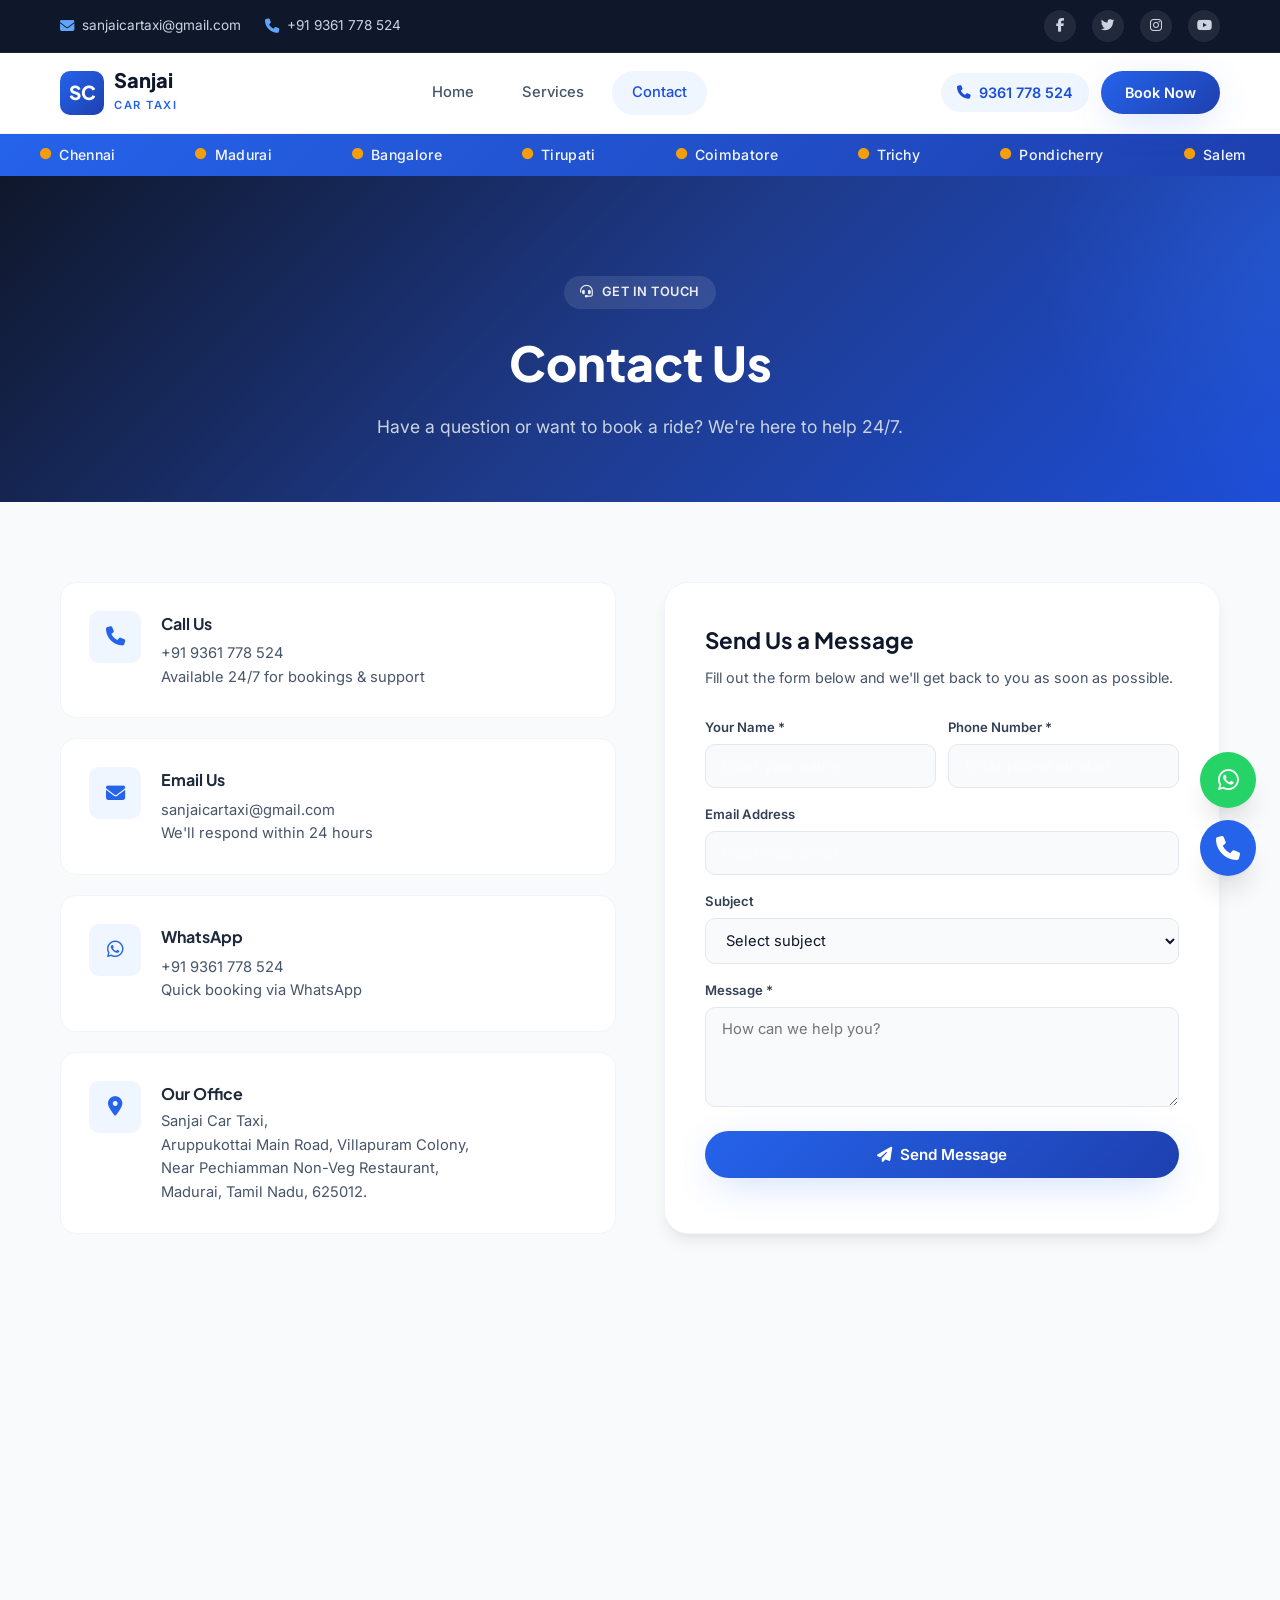
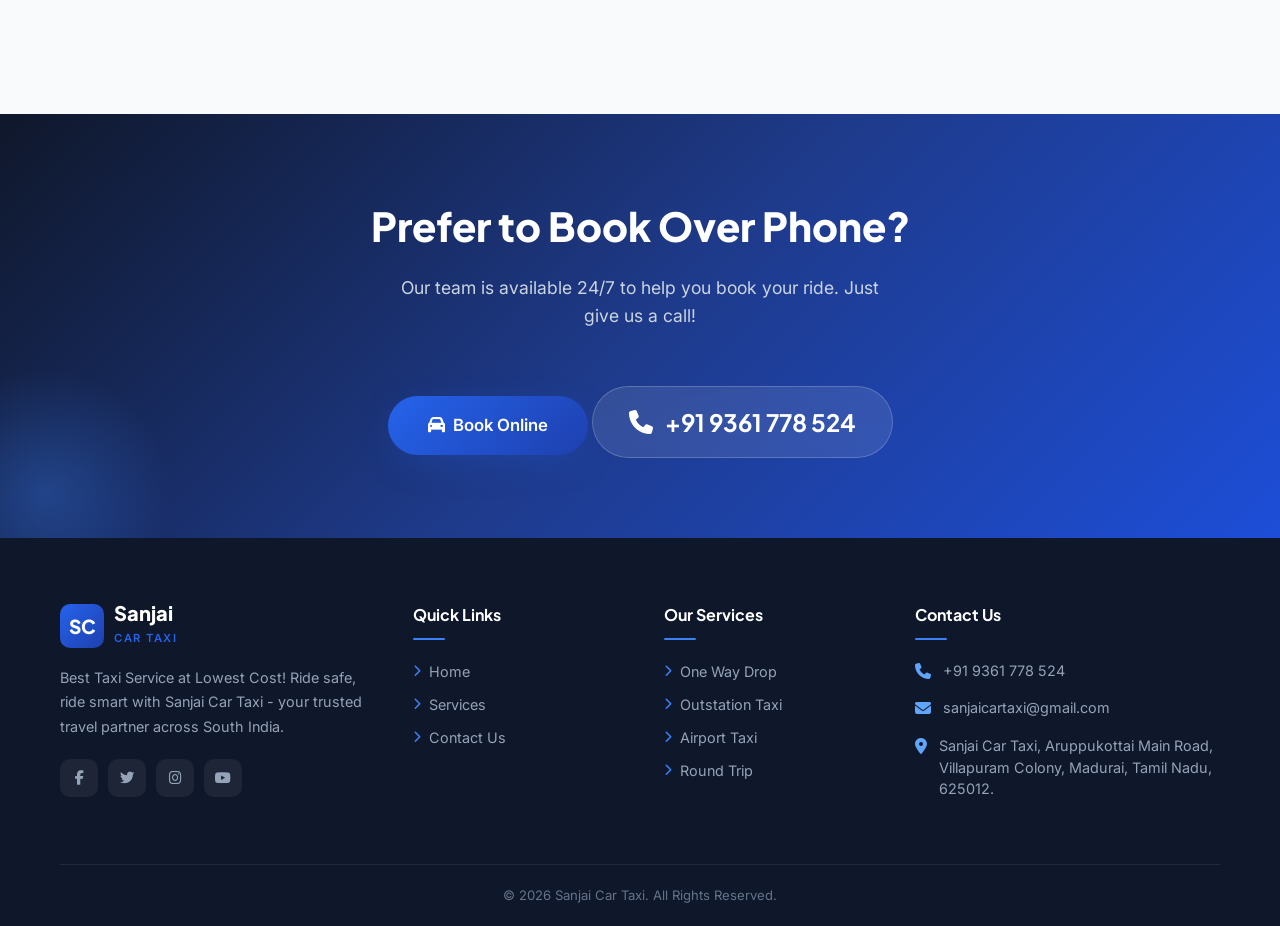
==== commit 44657d5a: "remove google api" ====
--- a/contact.html
+++ b/contact.html
@@ -6,13 +6,13 @@
     <meta name="viewport" content="width=device-width, initial-scale=1.0">
     <title>Contact Us | Sanjai Car Taxi - Get in Touch</title>
     <meta name="description"
-        content="Contact Sanjai Car Taxi for booking enquiries, support, or feedback. Call +91 8015 646 656 or email sanjaicartaxi@gmail.com. We're available 24/7.">
+        content="Contact Sanjai Car Taxi for booking enquiries, support, or feedback. Call +91 9361 778 524 or email sanjaicartaxi@gmail.com. We're available 24/7.">
     <meta name="keywords"
         content="contact sanjai car taxi, taxi booking enquiry, Madurai taxi contact, car taxi phone number">
     <meta name="robots" content="index, follow">
     <meta property="og:title" content="Contact Us | Sanjai Car Taxi">
     <meta property="og:description"
-        content="Get in touch with us for bookings and support. Available 24/7. Call +91 8015 646 656.">
+        content="Get in touch with us for bookings and support. Available 24/7. Call +91 9361 778 524.">
     <meta property="og:type" content="website">
     <link rel="canonical" href="https://sanjaicartaxi.com/contact">
 
@@ -30,9 +30,9 @@
                     <i class="fas fa-envelope"></i>
                     sanjaicartaxi@gmail.com
                 </a>
-                <a href="tel:+918015646656">
+                <a href="tel:+919361778524">
                     <i class="fas fa-phone"></i>
-                    +91 8015 646 656
+                    +91 9361 778 524
                 </a>
             </div>
             <div class="top-bar-right">
@@ -66,9 +66,9 @@
             </div>
 
             <div class="nav-cta" id="nav-cta">
-                <a href="tel:+918015646656" class="nav-phone">
+                <a href="tel:+919361778524" class="nav-phone">
                     <i class="fas fa-phone"></i>
-                    8015 646 656
+                    9361 778 524
                 </a>
                 <a href="index.html#booknow" class="btn btn-primary nav-book-btn">Book Now</a>
             </div>
@@ -123,7 +123,7 @@
                         <div class="contact-info-icon"><i class="fas fa-phone"></i></div>
                         <div>
                             <h4>Call Us</h4>
-                            <a href="tel:+918015646656">+91 8015 646 656</a>
+                            <a href="tel:+919361778524">+91 9361 778 524</a>
                             <p>Available 24/7 for bookings & support</p>
                         </div>
                     </div>
@@ -141,8 +141,8 @@
                         <div class="contact-info-icon"><i class="fab fa-whatsapp"></i></div>
                         <div>
                             <h4>WhatsApp</h4>
-                            <a href="https://wa.me/918015646656?text=Hi%20I%20want%20to%20book%20a%20taxi"
-                                target="_blank">+91 8015 646 656</a>
+                            <a href="https://wa.me/919361778524?text=Hi%20I%20want%20to%20book%20a%20taxi"
+                                target="_blank">+91 9361 778 524</a>
                             <p>Quick booking via WhatsApp</p>
                         </div>
                     </div>
@@ -218,8 +218,8 @@
                 <a href="index.html#booknow" class="btn btn-primary" style="font-size: 1.05rem; padding: 16px 40px;">
                     <i class="fas fa-car"></i> Book Online
                 </a>
-                <a href="tel:+918015646656" class="cta-phone">
-                    <i class="fas fa-phone"></i> +91 8015 646 656
+                <a href="tel:+919361778524" class="cta-phone">
+                    <i class="fas fa-phone"></i> +91 9361 778 524
                 </a>
             </div>
         </div>
@@ -274,7 +274,7 @@
                     <h4>Contact Us</h4>
                     <div class="footer-contact-item">
                         <i class="fas fa-phone"></i>
-                        <a href="tel:+918015646656">+91 8015 646 656</a>
+                        <a href="tel:+919361778524">+91 9361 778 524</a>
                     </div>
                     <div class="footer-contact-item">
                         <i class="fas fa-envelope"></i>
@@ -296,11 +296,11 @@
 
     <!-- ══════ Floating Buttons ══════ -->
     <div class="floating-btns">
-        <a href="https://wa.me/918015646656?text=Hi%20I%20want%20to%20book%20a%20taxi" class="float-btn float-whatsapp"
+        <a href="https://wa.me/919361778524?text=Hi%20I%20want%20to%20book%20a%20taxi" class="float-btn float-whatsapp"
             target="_blank" rel="noopener" aria-label="Chat on WhatsApp">
             <i class="fab fa-whatsapp"></i>
         </a>
-        <a href="tel:+918015646656" class="float-btn float-call" aria-label="Call Us">
+        <a href="tel:+919361778524" class="float-btn float-call" aria-label="Call Us">
             <i class="fas fa-phone"></i>
         </a>
     </div>
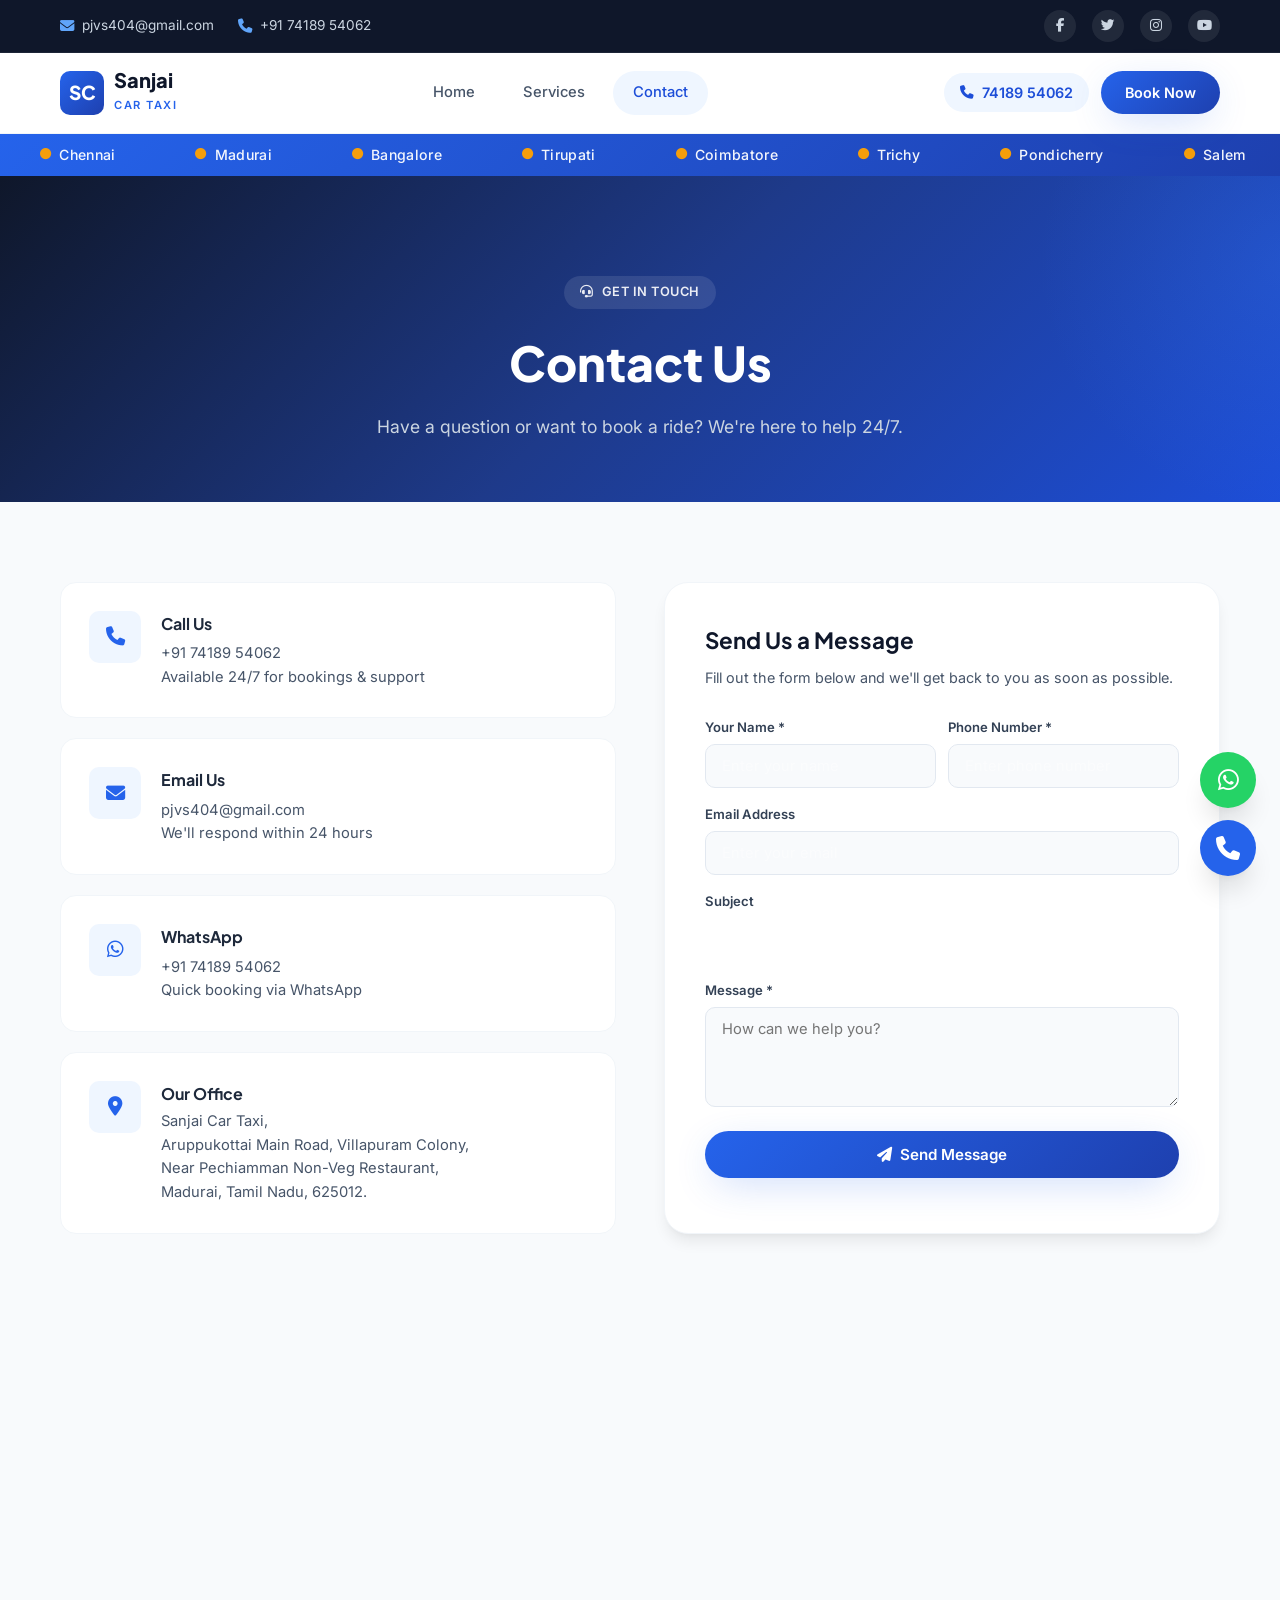
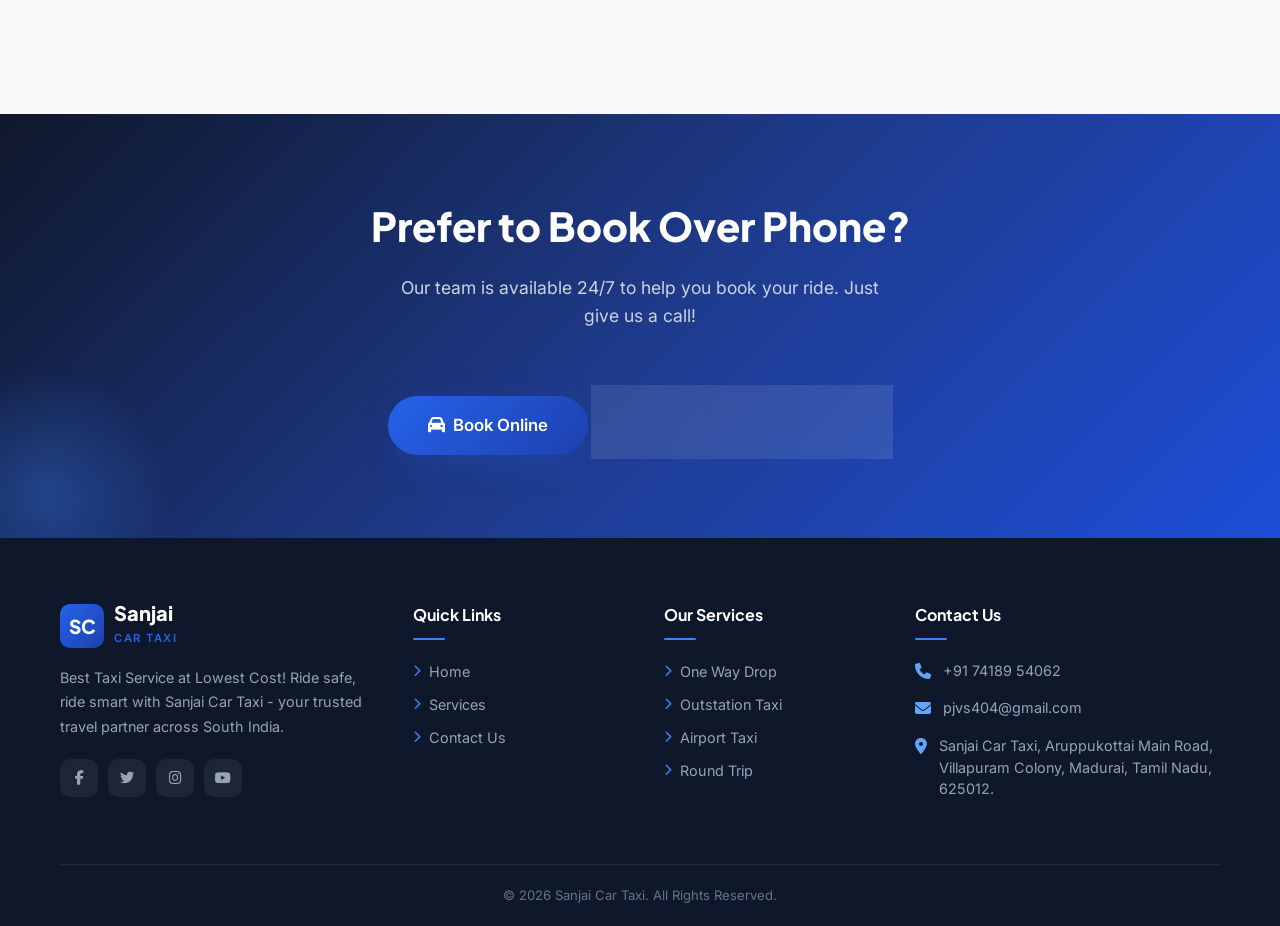
==== commit 2b548f2a: "update number" ====
--- a/contact.html
+++ b/contact.html
@@ -6,13 +6,13 @@
     <meta name="viewport" content="width=device-width, initial-scale=1.0">
     <title>Contact Us | Sanjai Car Taxi - Get in Touch</title>
     <meta name="description"
-        content="Contact Sanjai Car Taxi for booking enquiries, support, or feedback. Call +91 9361 778 524 or email sanjaicartaxi@gmail.com. We're available 24/7.">
+        content="Contact Sanjai Car Taxi for booking enquiries, support, or feedback. Call +91 74189 54062 or email pjvs404@gmail.com. We're available 24/7.">
     <meta name="keywords"
         content="contact sanjai car taxi, taxi booking enquiry, Madurai taxi contact, car taxi phone number">
     <meta name="robots" content="index, follow">
     <meta property="og:title" content="Contact Us | Sanjai Car Taxi">
     <meta property="og:description"
-        content="Get in touch with us for bookings and support. Available 24/7. Call +91 9361 778 524.">
+        content="Get in touch with us for bookings and support. Available 24/7. Call +91 74189 54062.">
     <meta property="og:type" content="website">
     <link rel="canonical" href="https://sanjaicartaxi.com/contact">
 
@@ -26,13 +26,13 @@
     <div class="top-bar" id="top-bar">
         <div class="container">
             <div class="top-bar-left">
-                <a href="mailto:sanjaicartaxi@gmail.com">
+                <a href="mailto:pjvs404@gmail.com">
                     <i class="fas fa-envelope"></i>
-                    sanjaicartaxi@gmail.com
-                </a>
-                <a href="tel:+919361778524">
+                    pjvs404@gmail.com
+                </a>
+                <a href="tel:+917418954062">
                     <i class="fas fa-phone"></i>
-                    +91 9361 778 524
+                    +91 74189 54062
                 </a>
             </div>
             <div class="top-bar-right">
@@ -66,9 +66,9 @@
             </div>
 
             <div class="nav-cta" id="nav-cta">
-                <a href="tel:+919361778524" class="nav-phone">
+                <a href="tel:+917418954062" class="nav-phone">
                     <i class="fas fa-phone"></i>
-                    9361 778 524
+                    74189 54062
                 </a>
                 <a href="index.html#booknow" class="btn btn-primary nav-book-btn">Book Now</a>
             </div>
@@ -123,7 +123,7 @@
                         <div class="contact-info-icon"><i class="fas fa-phone"></i></div>
                         <div>
                             <h4>Call Us</h4>
-                            <a href="tel:+919361778524">+91 9361 778 524</a>
+                            <a href="tel:+917418954062">+91 74189 54062</a>
                             <p>Available 24/7 for bookings & support</p>
                         </div>
                     </div>
@@ -132,7 +132,7 @@
                         <div class="contact-info-icon"><i class="fas fa-envelope"></i></div>
                         <div>
                             <h4>Email Us</h4>
-                            <a href="mailto:sanjaicartaxi@gmail.com">sanjaicartaxi@gmail.com</a>
+                            <a href="mailto:pjvs404@gmail.com">pjvs404@gmail.com</a>
                             <p>We'll respond within 24 hours</p>
                         </div>
                     </div>
@@ -141,8 +141,8 @@
                         <div class="contact-info-icon"><i class="fab fa-whatsapp"></i></div>
                         <div>
                             <h4>WhatsApp</h4>
-                            <a href="https://wa.me/919361778524?text=Hi%20I%20want%20to%20book%20a%20taxi"
-                                target="_blank">+91 9361 778 524</a>
+                            <a href="https://wa.me/917418954062?text=Hi%20I%20want%20to%20book%20a%20taxi"
+                                target="_blank">+91 74189 54062</a>
                             <p>Quick booking via WhatsApp</p>
                         </div>
                     </div>
@@ -218,8 +218,8 @@
                 <a href="index.html#booknow" class="btn btn-primary" style="font-size: 1.05rem; padding: 16px 40px;">
                     <i class="fas fa-car"></i> Book Online
                 </a>
-                <a href="tel:+919361778524" class="cta-phone">
-                    <i class="fas fa-phone"></i> +91 9361 778 524
+                <a href="tel:+917418954062" class="cta-phone">
+                    <i class="fas fa-phone"></i> +91 74189 54062
                 </a>
             </div>
         </div>
@@ -274,11 +274,11 @@
                     <h4>Contact Us</h4>
                     <div class="footer-contact-item">
                         <i class="fas fa-phone"></i>
-                        <a href="tel:+919361778524">+91 9361 778 524</a>
+                        <a href="tel:+917418954062">+91 74189 54062</a>
                     </div>
                     <div class="footer-contact-item">
                         <i class="fas fa-envelope"></i>
-                        <a href="mailto:sanjaicartaxi@gmail.com">sanjaicartaxi@gmail.com</a>
+                        <a href="mailto:pjvs404@gmail.com">pjvs404@gmail.com</a>
                     </div>
                     <div class="footer-contact-item">
                         <i class="fas fa-map-marker-alt"></i>
@@ -296,11 +296,11 @@
 
     <!-- ══════ Floating Buttons ══════ -->
     <div class="floating-btns">
-        <a href="https://wa.me/919361778524?text=Hi%20I%20want%20to%20book%20a%20taxi" class="float-btn float-whatsapp"
+        <a href="https://wa.me/917418954062?text=Hi%20I%20want%20to%20book%20a%20taxi" class="float-btn float-whatsapp"
             target="_blank" rel="noopener" aria-label="Chat on WhatsApp">
             <i class="fab fa-whatsapp"></i>
         </a>
-        <a href="tel:+919361778524" class="float-btn float-call" aria-label="Call Us">
+        <a href="tel:+917418954062" class="float-btn float-call" aria-label="Call Us">
             <i class="fas fa-phone"></i>
         </a>
     </div>
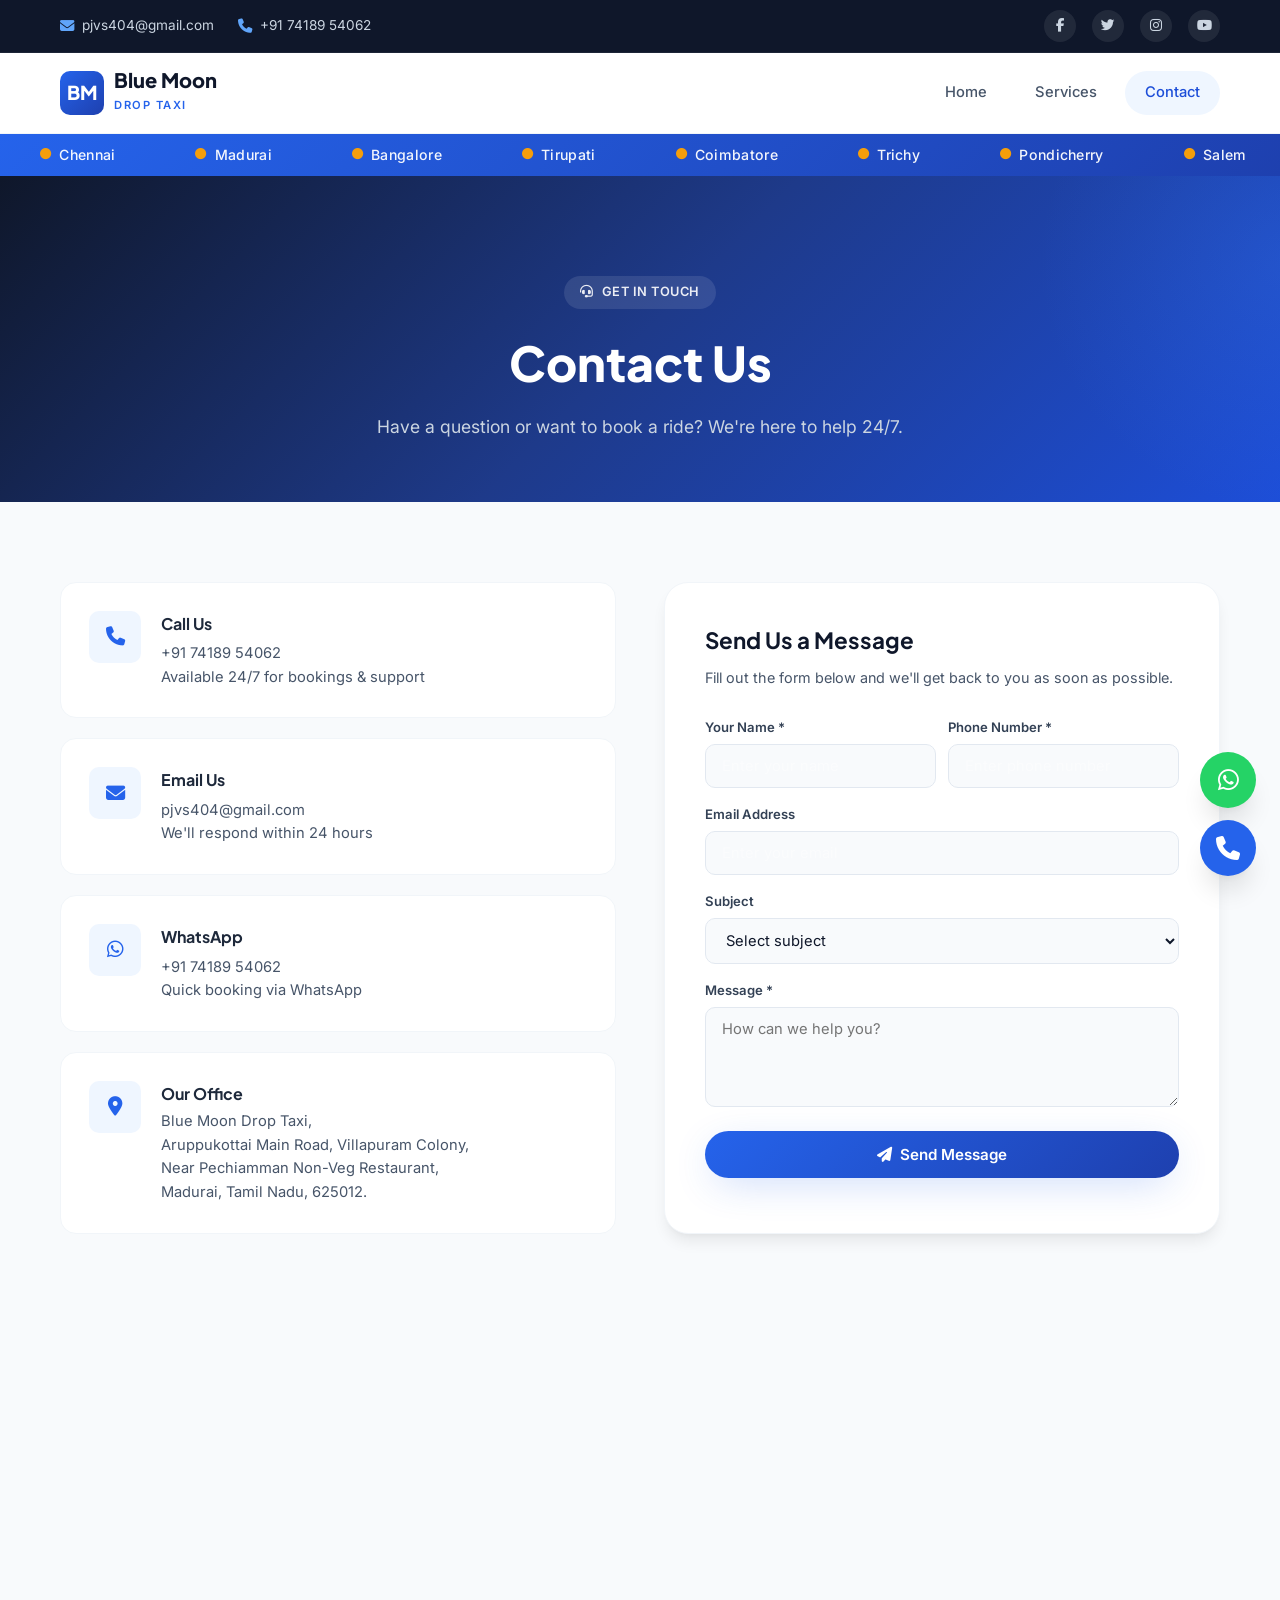
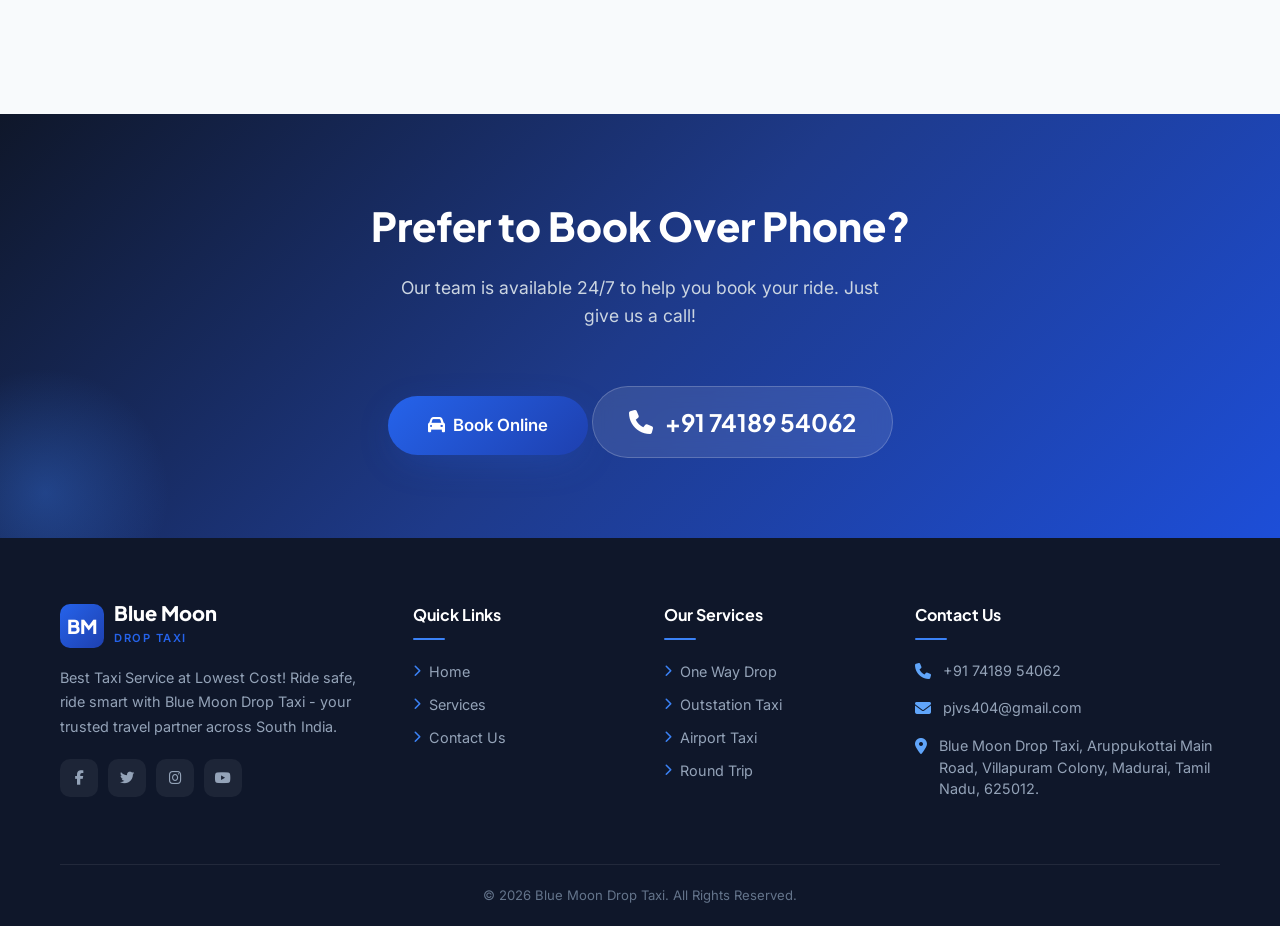
==== commit cb0af136: "navbar" ====
--- a/contact.html
+++ b/contact.html
@@ -4,17 +4,17 @@
 <head>
     <meta charset="UTF-8">
     <meta name="viewport" content="width=device-width, initial-scale=1.0">
-    <title>Contact Us | Sanjai Car Taxi - Get in Touch</title>
+    <title>Contact Us | Blue Moon Drop Taxi - Get in Touch</title>
     <meta name="description"
-        content="Contact Sanjai Car Taxi for booking enquiries, support, or feedback. Call +91 74189 54062 or email pjvs404@gmail.com. We're available 24/7.">
+        content="Contact Blue Moon Drop Taxi for booking enquiries, support, or feedback. Call +91 74189 54062 or email pjvs404@gmail.com. We're available 24/7.">
     <meta name="keywords"
-        content="contact sanjai car taxi, taxi booking enquiry, Madurai taxi contact, car taxi phone number">
+        content="contact blue moon drop taxi, taxi booking enquiry, Madurai taxi contact, car taxi phone number">
     <meta name="robots" content="index, follow">
-    <meta property="og:title" content="Contact Us | Sanjai Car Taxi">
+    <meta property="og:title" content="Contact Us | Blue Moon Drop Taxi">
     <meta property="og:description"
         content="Get in touch with us for bookings and support. Available 24/7. Call +91 74189 54062.">
     <meta property="og:type" content="website">
-    <link rel="canonical" href="https://sanjaicartaxi.com/contact">
+    <link rel="canonical" href="https://bluemoondroptaxi.com/contact">
 
     <link rel="stylesheet" href="styles.css">
     <link rel="stylesheet" href="https://cdnjs.cloudflare.com/ajax/libs/font-awesome/6.5.1/css/all.min.css">
@@ -52,10 +52,10 @@
     <nav class="navbar" id="navbar">
         <div class="container">
             <a href="index.html" class="nav-brand">
-                <div class="nav-logo">SC</div>
+                <div class="nav-logo">BM</div>
                 <div class="nav-brand-text">
-                    <h1>Sanjai</h1>
-                    <span>Car Taxi</span>
+                    <h1>Blue Moon</h1>
+                    <span>Drop Taxi</span>
                 </div>
             </a>
 
@@ -63,6 +63,13 @@
                 <a href="index.html">Home</a>
                 <a href="services.html">Services</a>
                 <a href="contact.html" class="active">Contact</a>
+                <div class="mobile-nav-cta">
+                    <a href="tel:+917418954062" class="nav-phone">
+                        <i class="fas fa-phone"></i>
+                        74189 54062
+                    </a>
+                    <a href="index.html#booknow" class="btn btn-primary nav-book-btn">Book Now</a>
+                </div>
             </div>
 
             <div class="nav-cta" id="nav-cta">
@@ -151,7 +158,7 @@
                         <div class="contact-info-icon"><i class="fas fa-map-marker-alt"></i></div>
                         <div>
                             <h4>Our Office</h4>
-                            <p>Sanjai Car Taxi,<br>Aruppukottai Main Road, Villapuram Colony,<br>Near Pechiamman
+                            <p>Blue Moon Drop Taxi,<br>Aruppukottai Main Road, Villapuram Colony,<br>Near Pechiamman
                                 Non-Veg Restaurant,<br>Madurai, Tamil Nadu, 625012.</p>
                         </div>
                     </div>
@@ -206,7 +213,7 @@
         <iframe
             src="https://www.google.com/maps/embed?pb=!1m18!1m12!1m3!1d3930.1692736442!2d78.0851!3d9.9252!2m3!1f0!2f0!3f0!3m2!1i1024!2i768!4f13.1!3m3!1m2!1s0x0%3A0x0!2zOcKwNTUnMzAuNyJOIDc4wrAwNScwNi40IkU!5e0!3m2!1sen!2sin!4v1700000000000"
             width="100%" height="400" style="border:0;" allowfullscreen="" loading="lazy"
-            referrerpolicy="no-referrer-when-downgrade" title="Sanjai Car Taxi Office Location"></iframe>
+            referrerpolicy="no-referrer-when-downgrade" title="Blue Moon Drop Taxi Office Location"></iframe>
     </section>
 
     <!-- ══════ CTA Section ══════ -->
@@ -231,13 +238,13 @@
             <div class="footer-grid">
                 <div class="footer-about">
                     <a href="index.html" class="nav-brand">
-                        <div class="nav-logo">SC</div>
+                        <div class="nav-logo">BM</div>
                         <div class="nav-brand-text">
-                            <h1>Sanjai</h1>
-                            <span>Car Taxi</span>
+                            <h1>Blue Moon</h1>
+                            <span>Drop Taxi</span>
                         </div>
                     </a>
-                    <p>Best Taxi Service at Lowest Cost! Ride safe, ride smart with Sanjai Car Taxi - your
+                    <p>Best Taxi Service at Lowest Cost! Ride safe, ride smart with Blue Moon Drop Taxi - your
                         trusted travel partner across South India.</p>
                     <div class="footer-social">
                         <a href="https://facebook.com" target="_blank" rel="noopener" aria-label="Facebook"><i
@@ -282,14 +289,14 @@
                     </div>
                     <div class="footer-contact-item">
                         <i class="fas fa-map-marker-alt"></i>
-                        <p>Sanjai Car Taxi, Aruppukottai Main Road, Villapuram Colony, Madurai, Tamil Nadu, 625012.
+                        <p>Blue Moon Drop Taxi, Aruppukottai Main Road, Villapuram Colony, Madurai, Tamil Nadu, 625012.
                         </p>
                     </div>
                 </div>
             </div>
 
             <div class="footer-bottom">
-                <p>© 2026 Sanjai Car Taxi. All Rights Reserved.</p>
+                <p>© 2026 Blue Moon Drop Taxi. All Rights Reserved.</p>
             </div>
         </div>
     </footer>
--- a/styles.css
+++ b/styles.css
@@ -1,5 +1,5 @@
 /* ===========================
-   SANJAI CAR TAXI - PREMIUM BLUE THEME
+   BLUE MOON DROP TAXI - PREMIUM BLUE THEME
    Minimalist & Premium Design System
    =========================== */
 
@@ -359,8 +359,12 @@
   background: var(--primary-50);
 }
 
+.mobile-nav-cta {
+  display: none;
+}
+
 .nav-cta {
-  display: flex;
+  display: none;
   align-items: center;
   gap: 12px;
 }
@@ -1728,7 +1732,43 @@
   }
 
   .navbar {
-    padding: 12px 0;
+    padding: 0;
+    height: 70px;
+    display: flex;
+    align-items: center;
+  }
+
+  .navbar .container {
+    width: 100%;
+    max-width: 100%;
+    height: 100%;
+    display: flex;
+    justify-content: space-between;
+    align-items: center;
+    padding: 0 20px;
+  }
+
+  .nav-brand {
+    position: relative;
+    z-index: 1001;
+    gap: 8px;
+  }
+
+  .nav-logo {
+    width: 38px;
+    height: 38px;
+    font-size: 1rem;
+    border-radius: 8px;
+  }
+
+  .nav-brand-text h1 {
+    font-size: 1.1rem;
+    line-height: 1;
+  }
+
+  .nav-brand-text span {
+    font-size: 0.65rem;
+    letter-spacing: 1px;
   }
 
   .nav-links {
@@ -1736,16 +1776,15 @@
     position: fixed;
     top: 0;
     left: 0;
-    right: 0;
-    bottom: 0;
-    background: rgba(255, 255, 255, 0.98);
-    backdrop-filter: blur(20px);
+    width: 100%;
+    height: 100vh;
+    background: #ffffff;
     flex-direction: column;
     justify-content: center;
     align-items: center;
-    gap: 8px;
-    z-index: 999;
-    animation: fadeIn 0.3s ease-out;
+    gap: 24px;
+    padding: 20px;
+    z-index: 1000;
   }
 
   .nav-links.open {
@@ -1753,28 +1792,46 @@
   }
 
   .nav-links a {
-    font-size: 1.2rem;
-    padding: 14px 32px;
-  }
-
-  .nav-cta {
-    display: none;
-  }
-
-  .nav-cta.mobile-show {
+    font-size: 1.4rem;
+    font-weight: 700;
+    padding: 12px 32px;
+    width: 100%;
+    text-align: center;
+    border-radius: 12px;
+    color: var(--neutral-900);
+  }
+
+  .nav-links a.active {
+    background: var(--primary-50);
+    color: var(--primary-700);
+  }
+
+  .mobile-nav-cta {
     display: flex;
     flex-direction: column;
-    position: fixed;
-    bottom: 100px;
-    left: 50%;
-    transform: translateX(-50%);
-    z-index: 1000;
-    gap: 12px;
     align-items: center;
+    gap: 16px;
+    width: 100%;
+    margin-top: 20px;
+    border-top: 1px solid var(--neutral-100);
+    padding-top: 30px;
+  }
+
+  .mobile-nav-cta .nav-phone {
+    font-size: 1.2rem;
+    padding: 12px 24px;
+  }
+
+  .mobile-nav-cta .nav-book-btn {
+    width: 100%;
+    max-width: 280px;
+    font-size: 1.1rem;
+    padding: 16px;
   }
 
   .mobile-menu-btn {
     display: flex;
+    z-index: 1001;
   }
 
   .hero {
